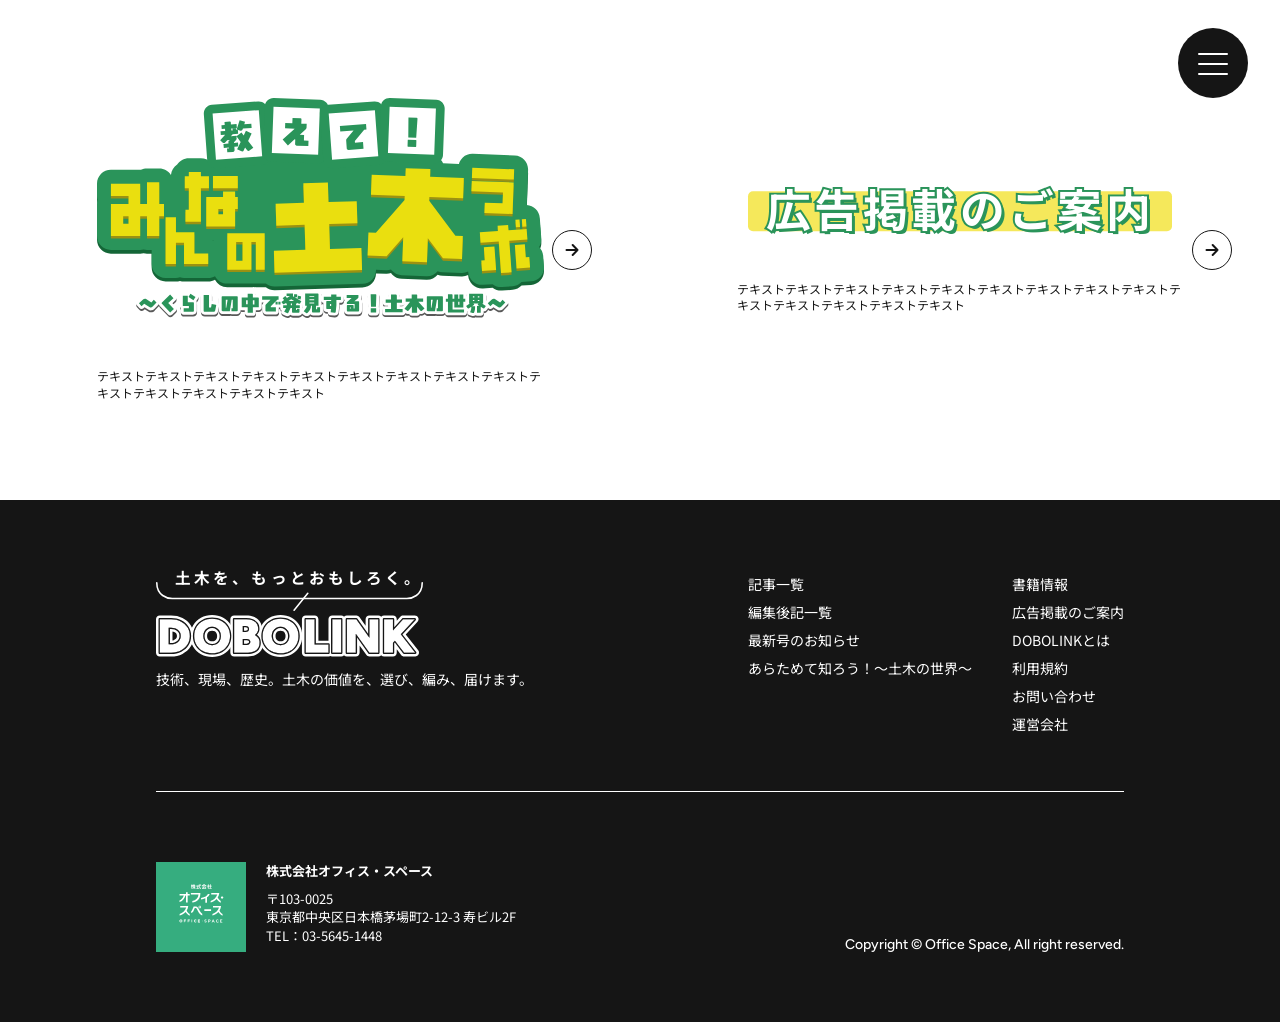
==== dobokulab/index.html @ ad4862c8 "調整" ====
<!doctype html>
<html lang="ja">
  <head>
    <meta charset="UTF-8" />
    <meta name="viewport" content="width=device-width, initial-scale=1" />
    <title>DOBOLINK | 土木を、もっとおもしろく。</title>
    <meta
      name="description"
      content="技術、現場、歴史。土木の価値を、選び、編み、届けます。"
    />
    <link rel="preconnect" href="https://fonts.googleapis.com" />
    <link rel="preconnect" href="https://fonts.gstatic.com" crossorigin />
    <link
      href="https://fonts.googleapis.com/css2?family=Figtree:wght@500;700&family=Noto+Sans+JP:wght@400;500;700&family=Zen+Maru+Gothic:wght@900&display=swap"
      rel="stylesheet"
    />
    <link rel="stylesheet" href="../css/style.css" />
    <noscript>
      <style>
        .reveal {
          opacity: 1 !important;
          transform: none !important;
        }
      </style>
    </noscript>
  </head>
  <body>
    <div data-include="../include/menu.html"></div>

    <div data-include="../include/footer.html"></div>

    <script src="../js/include.js"></script>
    <script src="../js/main.js"></script>
  </body>
</html>
---- css/style.css ----
:root {
  --black: #151515;
  --green: #2a945a;
  --blue: #3168a7;
  --yellow: #f5e85b;
  --gray: #d8d8d8;
  --shadow: 10px 10px 0 rgba(42, 148, 90, 0.73);
  --font: "Noto Sans JP", sans-serif;
  --en: "Figtree", sans-serif;
  --round: "Zen Maru Gothic", sans-serif;
  --side: 50px;
  --content: 1200px;
}

*,
*::before,
*::after {
  box-sizing: border-box;
}

html {
  scroll-behavior: smooth;
}

body {
  margin: 0;
  color: var(--black);
  background: #fff;
  font-family: var(--font);
  font-size: 16px;
  line-height: 1.6;
}

body.is-locked {
  overflow: hidden;
}

img {
  max-width: 100%;
  height: auto;
  display: block;
}

a {
  color: inherit;
  text-decoration: none;
}

button {
  font-family: inherit;
  cursor: pointer;
}

p {
  margin: 0;
}

.menu-btn {
  position: fixed;
  top: 28px;
  right: 32px;
  z-index: 40;
  width: 70px;
  height: 70px;
  border: 0;
  border-radius: 50%;
  background: var(--black);
  padding: 0;
  transition:
    background-color 0.3s ease,
    scale 0.3s ease;
}

.menu-btn:hover,
.menu-btn:focus-visible {
  background: var(--green);
  scale: 1.06;
}

.menu-btn span {
  position: absolute;
  left: 50%;
  top: 50%;
  width: 30px;
  height: 2px;
  margin-left: -15px;
  border-radius: 2px;
  background: #fff;
  transition:
    transform 0.3s ease,
    opacity 0.2s ease;
}

.menu-btn span:nth-child(1) {
  transform: translateY(-10px);
}

.menu-btn span:nth-child(3) {
  transform: translateY(10px);
}

.menu-btn.is-open span:nth-child(1) {
  transform: rotate(45deg);
}

.menu-btn.is-open span:nth-child(2) {
  opacity: 0;
}

.menu-btn.is-open span:nth-child(3) {
  transform: rotate(-45deg);
}

.hero {
  position: relative;
  display: flex;
  flex-direction: column;
  justify-content: center;
  width: 100%;
  height: 100vh;
  height: 100dvh;
  margin: 0;
  padding: clamp(72px, 12vh, 160px) clamp(40px, 4vw, 80px)
    clamp(36px, 5vh, 72px);
  overflow: hidden;
  gap: 80px;
}

.hero-brand {
  display: flex;
  flex-direction: column;
  align-items: flex-start;
  gap: 30px;
  max-width: 416px;
}

.tagline {
  position: relative;
  margin: 0;
  padding: 0 4px 14px 22px;
  font-weight: 700;
  font-size: 17.843px;
  letter-spacing: 0.2em;
  line-height: 1;
}

.tagline-text {
  position: relative;
  z-index: 1;
}

.tagline .em {
  color: var(--green);
}

.tagline-line {
  position: absolute;
  left: 0;
  top: 14px;
  width: 306px;
  height: auto;
  max-width: none;
}

.brand-logo {
  width: 416px;
  height: auto;
}

.brand-lead {
  font-size: 14px;
  line-height: 1;
}

.hero-visual {
  position: absolute;
  top: 0;
  right: 0;
  width: 50%;
  height: 100%;
  margin: 0;
  z-index: 1;
  translate: 0 var(--hero-shift, 0px);
}

.hero-visual img {
  position: absolute;
  top: 50px;
  right: 50px;
  width: calc(100% - 50px);
  height: calc(100% - 120px);
  max-width: none;
  margin: 0;
  object-fit: cover;
  border-radius: 30px;
  opacity: 0;
  transition: opacity 0.45s ease;
}

.hero-visual img.is-active {
  opacity: 1;
  z-index: 1;
}

.hero-visual.is-instant img {
  transition: none;
}

.pickup {
  position: relative;
  z-index: 2;
  margin-top: 0;
  width: min(800px, 60%);
}

.pickup-card {
  position: relative;
  margin-top: 16px;
  background: #fff;
  border: 1px solid var(--black);
  border-radius: 10px;
  box-shadow: var(--shadow);
  padding: 30px;
}

.pickup-window {
  overflow: hidden;
}

.pickup-track {
  display: flex;
  transition: transform 0.45s ease;
}

.pickup-track.is-instant {
  transition: none;
}

.pickup-slide {
  flex: 0 0 auto;
}

.pickup-label {
  background: var(--green);
  color: #fff;
  font-family: var(--en);
  font-weight: 700;
  font-size: 16px;
  line-height: 1.2;
  letter-spacing: 0.04em;
  padding: 5px 10px;
  width: fit-content;
}

.pickup-body {
  display: flex;
  flex-direction: column;
  gap: 20px;
}

.pickup-title {
  margin: 0;
  color: var(--green);
  font-size: 28px;
  font-weight: 700;
  line-height: 1.4;
}

.pickup-text {
  font-size: 16px;
  line-height: 1.6;
}

.pickup-date {
  align-self: flex-end;
  font-family: var(--en);
  font-weight: 500;
  font-size: 14px;
  line-height: 1;
}

.pickup-nav {
  display: flex;
  flex-wrap: wrap;
  gap: 10px;
  align-items: center;
  justify-content: space-between;
  width: min(100%, 42vw);
  margin-top: 30px;
}

.pickup-dots {
  display: flex;
  align-items: center;
  gap: 15px;
}

.pickup-dots button {
  position: relative;
  width: 13px;
  height: 13px;
  padding: 0;
  border: 0;
  border-radius: 11px;
  background: var(--black);
  overflow: hidden;
  transition: width 0.3s ease;
}

.pickup-dots button:hover,
.pickup-dots button:focus-visible {
  background: var(--green);
}

.pickup-dots button[aria-selected="true"] {
  width: 90px;
  background: var(--gray);
}

.pickup-meter {
  display: none;
  position: absolute;
  inset: 0 auto 0 0;
  width: 100%;
  background: var(--green);
  transform: scaleX(0);
  transform-origin: left center;
}

.pickup-dots button[aria-selected="true"] .pickup-meter {
  display: block;
}

.pickup-count {
  font-family: var(--en);
  font-weight: 500;
  font-size: 14px;
  line-height: 1;
  flex-shrink: 0;
}

.hero-banner {
  position: fixed;
  right: 27px;
  bottom: 21px;
  width: min(530px, 36%);
  z-index: 15;
}

.hero-banner img {
  width: 100%;
  height: auto;
}

.about {
  position: relative;
}

.about::before {
  content: url(../images/triangle_green.svg);
  position: absolute;
  z-index: 0;
  max-width: none;
  height: auto;
  pointer-events: none;
  user-select: none;
  left: 0;
  top: -7vw;
  width: min(1200px, 60%);
  opacity: 0;
  translate: 0 var(--about-shift, 0px);
  transition: opacity 1.1s ease;
  object-fit: cover;
  object-position: center;
  z-index: -1;
}

.about::after {
  content: url(../images/triangle_blue.svg);
  position: absolute;
  z-index: 0;
  max-width: none;
  height: auto;
  pointer-events: none;
  user-select: none;
  right: 0;
  top: 20vw;
  width: min(1200px, 60%);
  opacity: 0;
  translate: 0 calc(var(--about-shift, 0px) * -0.65);
  transition: opacity 1.1s ease;
  object-fit: cover;
  object-position: center;
  z-index: -1;
}

.about__inner {
  position: relative;
  max-width: 1512px;
  margin: 0 auto;
  padding: 70px var(--side) 140px;
  overflow-x: clip;
}

.about .section-label,
.about-en {
  position: relative;
  z-index: 2;
}

.section-label {
  display: flex;
  align-items: center;
  justify-content: center;
  gap: 10px;
}

.section-label p {
  margin: 0;
  font-family: var(--en);
  font-weight: 700;
  font-size: 16px;
  line-height: 1;
}

.section-label img {
  width: 13px;
  height: 21px;
}

.about-en {
  margin: 10px 0 0;
  text-align: center;
  font-family: var(--en);
  font-weight: 700;
  font-size: 48px;
  line-height: 1;
}

.about-layout {
  position: relative;
  margin-top: 18px;
}

.about-copy {
  position: relative;
  z-index: 2;
  width: min(710px, 58%);
  display: flex;
  flex-direction: column;
  align-items: flex-start;
  gap: 50px;
}

.about-title {
  margin: 0;
  color: var(--green);
  font-family: var(--round);
  font-weight: 900;
  font-size: 64px;
  line-height: 1.8;
}

.about-title span {
  display: block;
}

.about-title-em {
  position: relative;
}

.about-dots {
  position: absolute;
  left: 33%;
  top: 0.15em;
  font-family: var(--font);
  font-weight: 400;
  letter-spacing: 0.12em;
  pointer-events: none;
}

.about-box {
  width: 100%;
  border: 1px solid #000;
  border-radius: 20px;
  padding: 50px;
  display: flex;
  flex-direction: column;
  gap: 1.6em;
  font-weight: 500;
  font-size: 16px;
  line-height: 1.6;
  letter-spacing: 0.1em;
  background: #fff;
}

.btn-pill {
  display: inline-flex;
  align-items: center;
  justify-content: space-between;
  gap: 17px;
  min-width: 200px;
  padding: 20px 30px;
  border-radius: 41px;
  background: var(--black);
  color: #fff;
  font-size: 16px;
  line-height: 1;
}

.btn-pill img {
  width: 14px;
  height: 16px;
  transform: rotate(90deg);
  transition: transform 0.3s ease;
}

.btn-pill.is-light {
  background: #fff;
  color: var(--black);
}

.about-illust {
  position: absolute;
  z-index: 1;
  top: -18px;
  left: 32.58%;
  width: 68.48%;
  max-width: none;
  pointer-events: none;
  user-select: none;
}

.articles {
  max-width: 1200px;
  width: 92%;
  margin: 0 auto;
  padding: 40px 0px 140px;
}

.articles-layout {
  display: grid;
  grid-template-columns: 200px minmax(0, 1fr);
  gap: 80px 120px;
  align-items: start;
}

.articles-intro {
  position: sticky;
  top: 40px;
  display: flex;
  flex-direction: column;
  align-items: flex-start;
  gap: 20px;
}

.articles-title-wrap {
  display: flex;
  flex-direction: column;
  gap: 10px;
}

.eyebrow,
.display {
  margin: 0;
  font-family: var(--en);
  font-weight: 700;
  line-height: 1;
}

.eyebrow {
  font-size: 16px;
}

.display {
  font-size: 48px;
}

.articles-intro .btn-pill {
  margin-top: 40px;
  width: 100%;
}

.article-list {
  display: flex;
  flex-direction: column;
  gap: 90px;
}

.article {
  --article-title-span: 131.6%;
  --article-side-span: 71.7%;
  display: grid;
  grid-template-columns: minmax(0, 1fr) minmax(200px, 1.165fr);
  gap: 0;
  align-items: stretch;
}

.article.is-flip {
  grid-template-columns: minmax(200px, 1.165fr) minmax(0, 1fr);
}

.article-copy {
  display: block;
  min-width: 0;
  width: var(--article-title-span);
  position: relative;
  z-index: 1;
}

.article.is-flip .article-copy {
  justify-self: end;
  text-align: right;
}

.article.is-flip .article-meta,
.article.is-flip .article-foot {
  margin-left: auto;
  text-align: left;
}

.article.is-flip .article-meta {
  width: fit-content;
  max-width: 100%;
}

.article-meta {
  display: flex;
  align-items: center;
  gap: 20px;
  margin-bottom: 15px;
}

.category {
  display: inline-flex;
  align-items: center;
  justify-content: center;
  min-width: 97px;
  padding: 8px 15px;
  border: 1px solid var(--black);
  border-radius: 16px;
  font-size: 13px;
  font-weight: 700;
  line-height: 1;
}

.article-meta time {
  font-family: var(--en);
  font-size: 14px;
  line-height: 1;
}

.article-titles {
  display: inline;
  margin: 0;
  position: relative;
  z-index: 1;
  padding: 10px 20px;
  background: var(--black);
  color: #fff;
  font-size: 26px;
  font-weight: 700;
  line-height: calc(1.42em + 30px);
  letter-spacing: 0.1em;
  -webkit-box-decoration-break: clone;
  box-decoration-break: clone;
}

.article-foot {
  display: flex;
  flex-direction: column;
  align-items: flex-end;
  gap: 30px;
  width: var(--article-side-span);
  margin-top: 25px;
}

.article-foot p {
  width: 100%;
  font-size: 16px;
  line-height: 1.4;
  letter-spacing: 0.1em;
}

.text-link {
  display: inline-flex;
  align-items: center;
  gap: 20px;
  font-size: 14px;
  line-height: 1.6;
  transition: color 0.3s ease;
}

.text-link img {
  width: 40px;
  height: 40px;
  transition: translate 0.3s ease;
}

.article-photo {
  grid-row: 1;
  width: 100%;
  aspect-ratio: 464 / 298;
  object-fit: cover;
  border-radius: 10px 10px 50px 10px;
  position: relative;
  z-index: 0;
}

.article .article-photo {
  grid-column: 2;
}

.article.is-flip .article-photo {
  grid-column: 1;
}

.publications {
  background: var(--black);
  color: #fff;
  padding: 100px 156px 120px;
}

.publications-head {
  max-width: var(--content);
  margin: 0 auto 80px;
  display: flex;
  align-items: flex-end;
  justify-content: space-between;
  gap: 24px;
}

.publications-head .display {
  margin-top: 20px;
}

.featured {
  max-width: 760px;
  margin: 0 auto;
  display: flex;
  align-items: center;
  justify-content: center;
  gap: 30px;
}

.featured > img {
  width: min(301px, 34vw);
  height: auto;
  position: relative;
  z-index: 1;
  flex: none;
}

.featured-copy {
  display: block;
  padding-top: 20px;
  z-index: 2;
}

.featured-labels {
  display: inline;
  position: relative;
  left: -80px;
  margin: 0;
  padding: 10px 20px;
  background: #fff;
  color: #000;
  font-size: 36px;
  font-weight: 700;
  line-height: calc(1.42em + 30px);
  letter-spacing: 0.1em;
  -webkit-box-decoration-break: clone;
  box-decoration-break: clone;
}

.featured-lead {
  margin-top: 40px;
  font-size: 24px;
  line-height: 1.6;
  letter-spacing: 0.1em;
}

.featured-copy .text-link {
  display: flex;
  width: fit-content;
  margin-top: 40px;
  margin-left: auto;
  color: #fff;
}

.book-list {
  list-style: none;
  max-width: 912px;
  margin: 100px auto 0;
  padding: 0;
  display: grid;
  grid-template-columns: repeat(4, minmax(0, 1fr));
  gap: 40px;
}

.book-list img {
  width: 100%;
  aspect-ratio: 1825 / 2560;
  object-fit: cover;
}

.book-list p {
  margin-top: 20px;
  font-size: 14px;
  line-height: 1.6;
}

.promos {
  display: grid;
  grid-template-columns: 1fr 1fr;
}

.promo {
  position: relative;
  min-height: 500px;
  display: flex;
  align-items: center;
  justify-content: center;
  padding: 70px 90px;
  color: var(--black);
  background: #fff;
}

.promo-body {
  width: min(447px, 100%);
  display: flex;
  flex-direction: column;
  align-items: center;
  gap: 50px;
  text-align: center;
}

.lab-logo {
  width: min(447px, 100%);
  height: auto;
}

.promo-text {
  font-size: 12px;
  line-height: 1.4;
  text-align: left;
}

.ad-title {
  position: relative;
  z-index: 1;
  display: inline-block;
  color: #fff;
  font-size: clamp(28px, 3.5vw, 52px);
  font-weight: 700;
  line-height: 1;
  letter-spacing: 0.08em;
  white-space: nowrap;
  -webkit-text-stroke: 4px var(--green);
  paint-order: stroke fill;
  text-shadow: 3px 3px 0 var(--green);
}

.ad-title::before {
  content: "";
  position: absolute;
  z-index: -1;
  left: -18px;
  right: -18px;
  top: 50%;
  height: 40px;
  transform: translateY(-42%);
  background: var(--yellow);
  border-radius: 5px;
}

.promo-arrow {
  position: absolute;
  right: 48px;
  top: 50%;
  width: 40px;
  height: 40px;
  transform: translateY(-50%);
  transition: translate 0.3s ease;
}

.site-footer {
  background: var(--black);
  color: #fff;
  padding: 70px 156px;
}

.footer-top,
.footer-bottom {
  max-width: var(--content);
  margin: 0 auto;
}

.footer-top {
  display: flex;
  justify-content: space-between;
  align-items: flex-start;
  gap: 40px;
}

.footer-brand {
  display: flex;
  flex-direction: column;
  align-items: flex-start;
  gap: 15px;
}

.tagline.is-light {
  color: #fff;
  font-size: 15.6px;
  letter-spacing: 0.2em;
  padding-left: 19px;
}

.tagline.is-light .tagline-line {
  width: 267px;
  top: 12px;
}

.brand-logo.is-footer {
  width: 263px;
}

.footer-nav {
  display: flex;
  gap: 40px;
  font-size: 14px;
  line-height: 2;
}

.footer-nav ul {
  list-style: none;
  margin: 0;
  padding: 0;
}

.footer-nav a {
  display: inline-block;
  transition:
    color 0.3s ease,
    translate 0.3s ease;
}

.footer-bottom {
  display: flex;
  align-items: flex-end;
  justify-content: space-between;
  gap: 24px;
  margin-top: 53px;
  padding-top: 70px;
  border-top: 1px solid #fff;
}

.company {
  display: flex;
  align-items: flex-start;
  gap: 20px;
}

.company img {
  width: 90px;
  height: 90px;
  flex: none;
}

.company-name {
  font-size: 18px;
  font-weight: 700;
  line-height: 1.4;
  margin-bottom: 10px;
}

.company p {
  font-size: 13px;
  line-height: 1.4;
}

.copyright {
  font-family: var(--en);
  font-weight: 500;
  font-size: 14px;
  line-height: 1;
}

.nav-overlay {
  position: fixed;
  inset: 0;
  z-index: 20;
  background: rgba(0, 0, 0, 0.3);
  display: flex;
  justify-content: flex-end;
  padding: 19px 19px 19px 10vw;
  opacity: 0;
  visibility: hidden;
  transition:
    opacity 0.35s ease,
    visibility 0.35s ease;
}

.nav-overlay.is-open {
  opacity: 1;
  visibility: visible;
}

.nav-overlay[hidden] {
  display: none;
}

.nav-panel {
  position: relative;
  width: min(1338px, 100%);
  max-height: calc(100vh - 38px);
  overflow: auto;
  background: #fff;
  color: var(--black);
  border-radius: 20px;
  padding: 90px 80px 48px;
  display: flex;
  flex-wrap: wrap;
  align-items: center;
  justify-content: center;
  transform: translateX(40px);
  opacity: 0;
  transition:
    transform 0.4s ease,
    opacity 0.35s ease;
}

.nav-overlay.is-open .nav-panel {
  transform: none;
  opacity: 1;
  align-items: center;
}

.nav-panel__inner {
  display: grid;
  grid-template-columns: minmax(0, 1fr) minmax(280px, 460px);
  grid-template-areas:
    "links brand"
    "sub company";
  column-gap: 40px;
  row-gap: 48px;
  align-content: start;
}

.global-nav {
  grid-area: links;
  display: flex;
  flex-direction: column;
  align-items: flex-start;
  gap: 40px;
  padding-top: 20px;
}

.global-nav a {
  border-left: 10px solid var(--green);
  padding-left: 20px;
  font-size: 36px;
  font-weight: 700;
  line-height: 1;
  transition:
    transform 0.3s ease,
    color 0.3s ease;
  color: var(--black);
}

.global-nav a:hover {
  transform: translateX(10px);
  color: var(--green);
}

.nav-brand {
  grid-area: brand;
  display: flex;
  flex-direction: column;
  align-items: flex-start;
  gap: 30px;
}

.nav-aside {
  display: contents;
}

.nav-panel .company {
  grid-area: company;
  align-self: end;
}

.nav-sub {
  grid-area: sub;
  list-style: none;
  display: flex;
  flex-wrap: wrap;
  gap: 16px 40px;
  margin: 0;
  padding: 0;
  align-self: end;
}

.nav-sub a {
  display: inline-flex;
  align-items: center;
  gap: 5px;
  font-size: 16px;
  line-height: 1;
  transition: color 0.3s ease;
}

.nav-sub img {
  width: 10px;
  height: 10px;
}

@media (min-width: 2000px) {
  .about::after {
    top: 400px;
  }
}

@media (max-width: 1200px) {
  .hero {
    height: auto;
    padding: clamp(72px, 12vh, 160px) clamp(40px, 4vw, 80px)
      clamp(72px, 12vh, 160px);
  }
  .about-copy {
    gap: 30px;
  }
  .about-title {
    font-size: 48px;
  }
  .about-box {
    padding: 30px;
  }
  .articles,
  .publications,
  .site-footer {
    padding-left: 40px;
    padding-right: 40px;
  }

  .articles-layout {
    grid-template-columns: 1fr;
    gap: 40px;
  }

  .articles-intro {
    position: static;
    flex-direction: row;
    flex-wrap: wrap;
    align-items: flex-end;
    justify-content: space-between;
  }

  .articles-intro .btn-pill {
    margin-top: 0;
    width: auto;
  }

  .featured-labels {
    font-size: 28px;
  }

  .featured-lead {
    padding-left: 24px;
    font-size: 20px;
  }

  .book-list {
    grid-template-columns: repeat(2, minmax(0, 220px));
    justify-content: center;
  }

  .ad-title {
    font-size: 40px;
  }

  .global-nav a {
    font-size: 28px;
  }
}

@media (max-width: 980px) {
  .hero {
    height: auto;
    min-height: 0;
    padding: 120px var(--side) 80px;
    justify-content: flex-start;
    overflow: visible;
    gap: 0px;
  }

  .hero-visual {
    position: relative;
    width: 100%;
    height: auto;
    margin-top: 40px;
    order: 2;
    aspect-ratio: 16 / 10;
    max-height: 520px;
  }

  .hero-visual img {
    inset: 0;
    top: 0;
    right: 0;
    width: 100%;
    height: 100%;
    max-height: none;
    border-radius: 30px;
    margin: 0;
  }

  .pickup {
    order: 3;
    width: min(800px, 100%);
    margin-top: 28px;
  }
  .pickup-nav {
    width: 100%;
  }
  .hero-banner {
    position: fixed;
    right: auto;
    left: 50%;
    bottom: 16px;
    width: min(530px, calc(100% - 32px));
    margin: 0;
    translate: -50% 0;
  }

  .about::after {
    top: auto;
    bottom: -7vw;
  }
  .about-title span {
    display: inline-block;
  }
  .about-copy {
    width: 100%;
  }

  .about-illust {
    position: relative;
    top: auto;
    left: auto;
    width: min(640px, 100%);
    max-width: 100%;
    margin: 10px 0 0 auto;
  }

  .article,
  .article.is-flip {
    grid-template-columns: 1fr;
    gap: 20px;
  }

  .article-copy,
  .article.is-flip .article-copy,
  .article-foot,
  .article.is-flip .article-foot {
    width: auto;
    margin-left: 0;
    margin-top: 0;
    text-align: left;
  }

  .article.is-flip .article-titles {
    padding-right: 20px;
    box-shadow: none;
  }
  .article.is-flip .article-meta {
    width: 100%;
  }
  .article-foot,
  .article.is-flip .article-foot {
    margin-top: 15px;
  }

  .article .article-photo,
  .article.is-flip .article-photo {
    grid-column: auto;
    grid-row: auto;
  }

  .article.is-flip .article-photo {
    order: -1;
  }

  .promos {
    grid-template-columns: 1fr;
  }

  .promo {
    min-height: 360px;
  }

  .footer-top,
  .footer-bottom {
    flex-direction: column;
    align-items: flex-start;
  }

  .nav-overlay {
    padding: 12px;
  }
  .nav-panel {
    padding: 96px 28px 36px;
  }
  .nav-panel__inner {
    grid-template-columns: 1fr;
    grid-template-areas:
      "links"
      "brand"
      "company"
      "sub";
  }
}

@media (max-width: 767px) {
  .menu-btn {
    top: 15px;
    right: 15px;
  }

  .hero {
    padding: 98px 15px 36px;
  }

  .hero-brand {
    align-items: center;
    text-align: center;
    margin: 0 auto;
    gap: 10px;
    max-width: 251px;
  }

  .tagline {
    font-size: 11px;
    letter-spacing: 0.16em;
    padding: 0 0 10px 8px;
  }

  .tagline-line {
    width: 185px;
    top: 8px;
  }

  .hero-brand .brand-logo,
  .nav-brand .brand-logo {
    width: min(251px, 100%);
  }

  .brand-logo.is-footer {
    width: 220px;
  }

  .brand-lead {
    font-size: 13px;
    line-height: 1.7;
  }

  .hero-visual {
    margin-top: 24px;
    aspect-ratio: 372 / 237;
    max-height: none;
  }

  .hero-visual img {
    border-radius: 16px;
  }

  .pickup {
    margin: -80px auto 0;
    width: calc(100% - 40px);
  }

  .pickup-card {
    padding: 16px 11px 14px;
  }

  .pickup-title {
    font-size: 18px;
  }

  .pickup-text {
    font-size: 14px;
  }

  .pickup-nav {
    width: 100%;
    margin-top: 20px;
  }

  .hero-banner {
    width: min(530px, calc(100% - 24px));
    margin: 0;
  }

  .about {
    padding: 48px 15px 60px;
  }
  .about::before,
  .about::after {
    width: 80%;
  }
  .about__inner {
    padding: 70px 0px;
  }
  .about-copy {
    width: 100%;
    gap: 28px;
  }

  .about-title {
    font-size: 40px;
    line-height: 1.8;
  }

  .about-box {
    padding: 31px 21px;
    letter-spacing: 0.04em;
    border-radius: 16px;
  }

  .btn-pill {
    min-width: 160px;
    padding: 15px 20px;
    font-size: 14px;
  }

  .about-copy .btn-pill {
    align-self: center;
  }

  .about-illust {
    width: min(360px, 92%);
    margin-top: 8px;
  }

  .articles {
    padding: 20px 15px 70px;
  }

  .articles-intro .display {
    font-size: 40px;
  }

  .eyebrow {
    font-size: 14px;
  }

  .article-list {
    gap: 40px;
  }

  .article-titles {
    font-size: 20px;
    letter-spacing: 0.04em;
    padding: 5px 16px;
    line-height: calc(1.42em + 20px);
  }

  .article.is-flip .article-titles {
    padding-right: 16px;
    box-shadow: none;
  }

  .article-photo {
    border-radius: 16px;
    aspect-ratio: 372 / 239;
  }

  .publications {
    padding: 70px 15px 80px;
  }

  .publications-head {
    margin-bottom: 40px;
    flex-wrap: wrap;
  }

  .publications-head .display {
    font-size: 40px;
  }

  .featured {
    flex-direction: column;
    align-items: center;
  }

  .featured > img {
    width: min(250px, 70%);
    margin: 0;
  }

  .featured-copy {
    width: 100%;
    text-align: center;
    padding-top: 0;
  }

  .featured-labels {
    font-size: 20px;
    padding: 5px 16px;
    left: 0;
    line-height: calc(1.42em + 20px);
  }

  .featured-lead,
  .featured-copy .text-link {
    margin-top: 10px;
  }

  .featured-lead {
    padding-left: 0;
    text-align: center;
    font-size: 18px;
  }

  .book-list {
    grid-template-columns: repeat(2, minmax(0, 1fr));
    gap: 24px 20px;
    margin-top: 48px;
  }

  .promo {
    min-height: 320px;
    padding: 48px 24px 40px;
  }

  .promo-arrow {
    display: none;
  }

  .promo-body {
    gap: 28px;
  }

  .ad-title {
    font-size: 26px;
    -webkit-text-stroke-width: 3px;
  }

  .ad-title::before {
    height: 28px;
  }

  .promo-text {
    text-align: center;
  }

  .site-footer {
    padding: 48px 20px 36px;
  }

  .footer-nav {
    flex-direction: column;
    gap: 0;
  }

  .footer-nav a {
    display: inline-block;
    padding: 10px 0;
    line-height: 1.4;
  }

  .footer-bottom {
    margin-top: 28px;
    padding-top: 28px;
  }

  .copyright {
    align-self: flex-start;
  }

  .global-nav {
    gap: 28px;
  }

  .global-nav a {
    font-size: 22px;
    border-left-width: 8px;
  }

  .nav-brand .brand-logo {
    width: min(280px, 100%);
  }
}

@media (max-width: 480px) {
  .pickup-title {
    font-size: 16px;
  }

  .about-title {
    font-size: 28px;
  }

  .display {
    font-size: 36px;
  }
}

.about.is-in::before,
.about.is-in::after {
  opacity: 1;
}

.reveal {
  --reveal-x: 0px;
  --reveal-y: 36px;
  --reveal-scale: 1;
  opacity: 0;
  transform: translate3d(var(--reveal-x), var(--reveal-y), 0)
    scale(var(--reveal-scale));
  transition:
    opacity 0.9s cubic-bezier(0.22, 1, 0.36, 1),
    transform 0.9s cubic-bezier(0.22, 1, 0.36, 1);
  transition-delay: var(--reveal-delay, 0s);
}

.reveal-left {
  --reveal-x: -40px;
  --reveal-y: 0px;
}

.reveal-right {
  --reveal-x: 40px;
  --reveal-y: 0px;
}

.reveal-scale {
  --reveal-y: 0px;
  --reveal-scale: 1.05;
  transform-origin: 68% 42%;
}

.reveal.is-in {
  opacity: 1;
  transform: none;
}

.hero-brand .tagline {
  --reveal-delay: 0.08s;
}

.hero-brand .brand-logo {
  --reveal-delay: 0.2s;
}

.hero-brand .brand-lead {
  --reveal-delay: 0.32s;
}

.hero-visual.reveal {
  --reveal-delay: 0.12s;
}

.pickup.reveal {
  --reveal-delay: 0.42s;
}

.hero-banner.reveal {
  --reveal-delay: 0.58s;
  transition-property: opacity, visibility, transform;
  transition-duration: 0.45s, 0.45s, 0.9s;
  transition-timing-function: ease, ease, cubic-bezier(0.22, 1, 0.36, 1);
  transition-delay:
    var(--reveal-delay), var(--reveal-delay), var(--reveal-delay);
}

.about-en {
  --reveal-delay: 0.08s;
}

.about-title {
  --reveal-delay: 0.14s;
}

.about-box {
  --reveal-delay: 0.24s;
}

.about-copy .btn-pill {
  --reveal-delay: 0.34s;
}

.articles-intro .btn-pill {
  --reveal-delay: 0.12s;
}

.article-copy.reveal {
  --reveal-delay: 0.12s;
}

.book-list > li:nth-child(2) {
  --reveal-delay: 0.1s;
}

.book-list > li:nth-child(3) {
  --reveal-delay: 0.2s;
}

.book-list > li:nth-child(4) {
  --reveal-delay: 0.3s;
}

.promos .promo:nth-child(2) {
  --reveal-delay: 0.14s;
}

.footer-nav {
  --reveal-delay: 0.12s;
}

.footer-bottom {
  --reveal-delay: 0.16s;
}

a.btn-pill {
  transition-property: opacity, transform, background-color, color, translate;
  transition-duration: 0.9s, 0.9s, 0.3s, 0.3s, 0.3s;
  transition-timing-function:
    cubic-bezier(0.22, 1, 0.36, 1), cubic-bezier(0.22, 1, 0.36, 1), ease, ease,
    ease;
  transition-delay:
    var(--reveal-delay, 0s), var(--reveal-delay, 0s), 0s, 0s, 0s;
}

a.btn-pill:hover,
a.btn-pill:focus-visible {
  background: var(--green);
  translate: 0 -4px;
}

a.btn-pill:active {
  translate: 0 -1px;
}

a.btn-pill:hover img,
a.btn-pill:focus-visible img {
  transform: translateX(5px) rotate(90deg);
}

a.btn-pill.is-light:hover,
a.btn-pill.is-light:focus-visible {
  background: var(--yellow);
  color: var(--black);
}

.text-link:hover,
.text-link:focus-visible {
  color: var(--green);
}

.text-link:hover img,
.text-link:focus-visible img {
  translate: 6px 0;
}

.text-link.is-light:hover,
.text-link.is-light:focus-visible {
  color: var(--yellow);
}

.promo.reveal {
  transition-property: opacity, transform, background-color;
  transition-duration: 0.9s, 0.9s, 0.3s;
  transition-timing-function:
    cubic-bezier(0.22, 1, 0.36, 1), cubic-bezier(0.22, 1, 0.36, 1), ease;
  transition-delay: var(--reveal-delay, 0s), var(--reveal-delay, 0s), 0s;
}

.promo:hover,
.promo:focus-visible {
  background: #f3f8f5;
}

.promo:hover .promo-arrow,
.promo:focus-visible .promo-arrow {
  translate: 8px 0;
}

.footer-nav a:hover,
.footer-nav a:focus-visible {
  color: var(--yellow);
  translate: 6px 0;
}

.nav-sub a:hover,
.nav-sub a:focus-visible {
  color: var(--green);
}

.hero-banner.is-hidden {
  opacity: 0;
  visibility: hidden;
  pointer-events: none;
  transition-delay: 0s;
}

.hero-banner.is-ready {
  transition-delay: 0s;
}

@media (max-width: 767px) {
  .reveal {
    --reveal-y: 24px;
  }

  .reveal-left {
    --reveal-x: -24px;
  }

  .reveal-right {
    --reveal-x: 24px;
  }
}

@media (prefers-reduced-motion: reduce) {
  .menu-btn,
  .menu-btn span,
  .nav-overlay,
  .nav-panel,
  .pickup-track,
  .pickup-dots button,
  .reveal,
  .hero-banner.reveal,
  a.btn-pill,
  .btn-pill img,
  .text-link,
  .text-link img,
  .promo.reveal,
  .promo-arrow,
  .footer-nav a,
  .nav-sub a,
  .about::before,
  .about::after {
    transition: none;
    animation: none;
  }

  .menu-btn:hover,
  .menu-btn:focus-visible,
  a.btn-pill:hover,
  a.btn-pill:focus-visible,
  a.btn-pill:active,
  .text-link:hover img,
  .text-link:focus-visible img,
  .promo:hover .promo-arrow,
  .promo:focus-visible .promo-arrow,
  .footer-nav a:hover,
  .footer-nav a:focus-visible {
    translate: none;
    scale: none;
  }

  a.btn-pill:hover img,
  a.btn-pill:focus-visible img {
    transform: rotate(90deg);
  }

  .reveal,
  .about::before,
  .about::after {
    opacity: 1;
    transform: none;
  }
}

@media (scripting: none) {
  .reveal,
  .about::before,
  .about::after {
    opacity: 1;
    transform: none;
  }
}
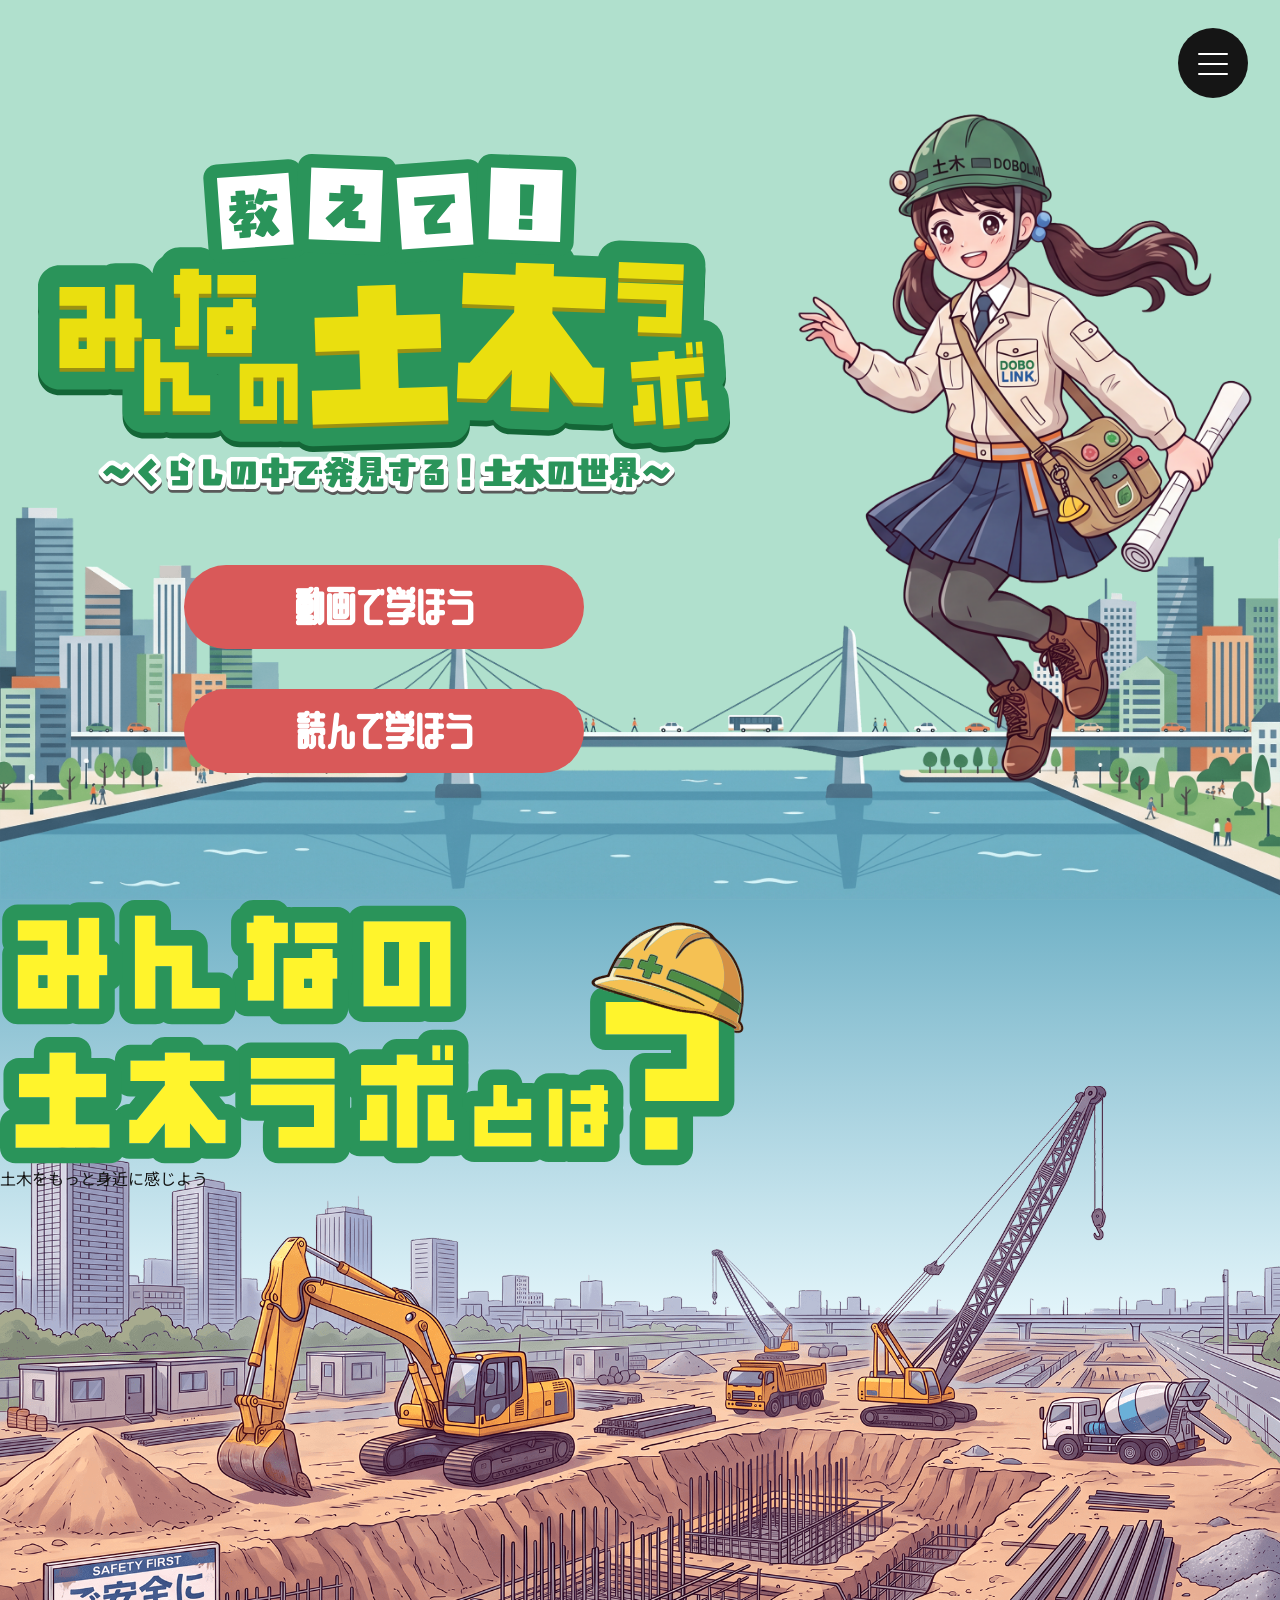
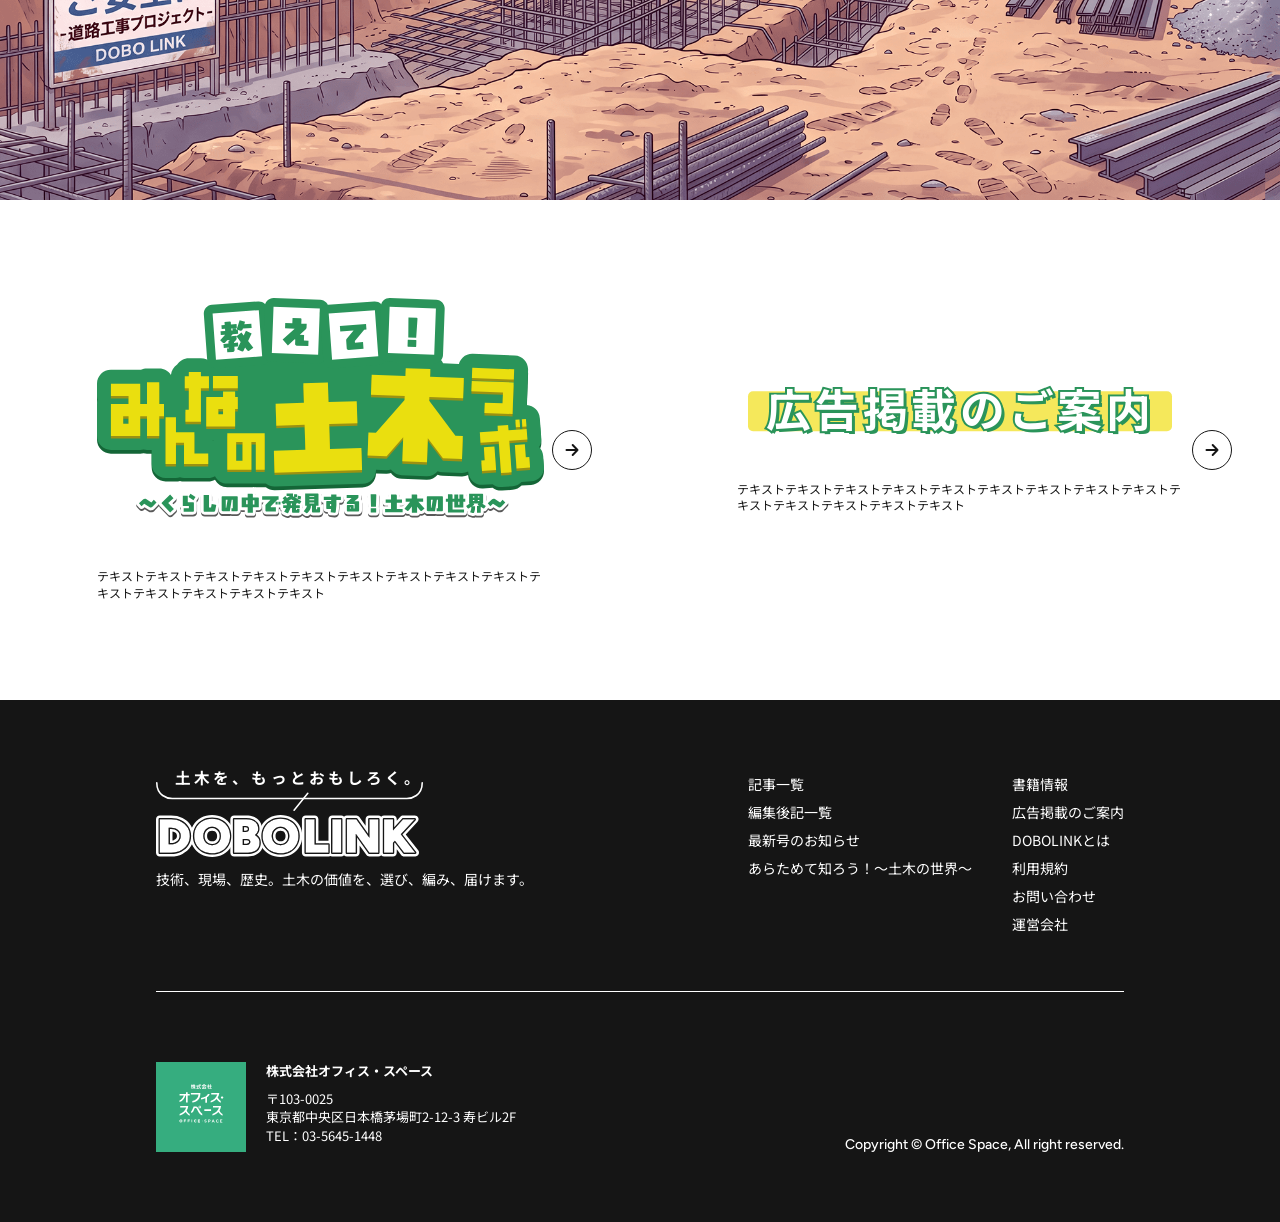
==== commit 976f6297: "土木ラボ" ====
--- a/dobokulab/index.html
+++ b/dobokulab/index.html
@@ -11,22 +11,52 @@
     <link rel="preconnect" href="https://fonts.googleapis.com" />
     <link rel="preconnect" href="https://fonts.gstatic.com" crossorigin />
     <link
-      href="https://fonts.googleapis.com/css2?family=Figtree:wght@500;700&family=Noto+Sans+JP:wght@400;500;700&family=Zen+Maru+Gothic:wght@900&display=swap"
+      href="https://fonts.googleapis.com/css2?family=Figtree:wght@500;700&family=Noto+Sans+JP:wght@400;500;700&family=Zen+Maru+Gothic:wght@900&family=WDXL+Lubrifont+JP+N&display=swap"
       rel="stylesheet"
     />
     <link rel="stylesheet" href="../css/style.css" />
-    <noscript>
-      <style>
-        .reveal {
-          opacity: 1 !important;
-          transform: none !important;
-        }
-      </style>
-    </noscript>
   </head>
   <body>
     <div data-include="../include/menu.html"></div>
 
+    <section class="dobokulab-main">
+      <img
+        src="../images/dobokurin_main.png"
+        alt=""
+        width="530"
+        height="auto"
+        class="dobokulab-main__image"
+      />
+      <h1 class="dobokulab-main__title">
+        <img
+          src="../images/logo_dobokulab.svg"
+          alt="教えて！みんなの土木ラボ～くらしの中で発見する！土木の世界～"
+          width="785"
+          height="auto"
+          class="dobokulab-main__title-image"
+        />
+      </h1>
+
+      <ul class="dobokulab-main__list">
+        <li class="dobokulab-main__list-item">
+          <a href="" class="dobokulab-main__list-link">動画で学ぼう</a>
+        </li>
+        <li class="dobokulab-main__list-item">
+          <a href="" class="dobokulab-main__list-link">読んで学ぼう</a>
+        </li>
+      </ul>
+    </section>
+    <section class="dobokulab-top-about">
+      <h2 class="dobokulab-top-about__title">
+        <img
+          src="../images/about_dobokulab.svg"
+          alt="みんなの土木ラボとは？"
+          width="745"
+          height="auto"
+        />
+      </h2>
+      <p class="dobokulab-top-about__disc">土木をもっと身近に感じよう</p>
+    </section>
     <div data-include="../include/footer.html"></div>
 
     <script src="../js/include.js"></script>
--- a/css/style.css
+++ b/css/style.css
@@ -4,10 +4,13 @@
   --blue: #3168a7;
   --yellow: #f5e85b;
   --gray: #d8d8d8;
+  --softred: #d95959;
+  --deepred: #952727;
   --shadow: 10px 10px 0 rgba(42, 148, 90, 0.73);
   --font: "Noto Sans JP", sans-serif;
   --en: "Figtree", sans-serif;
   --round: "Zen Maru Gothic", sans-serif;
+  --lubrifont: "WDXL Lubrifont JP N", sans-serif;
   --side: 50px;
   --content: 1200px;
 }
@@ -16,6 +19,14 @@
 *::before,
 *::after {
   box-sizing: border-box;
+  list-style: none;
+  margin: 0;
+  padding: 0;
+  border: 0;
+  font-size: 100%;
+  font: inherit;
+  vertical-align: baseline;
+  background: transparent;
 }
 
 html {
@@ -31,7 +42,7 @@
   line-height: 1.6;
 }
 
-body.is-locked {
+body.u-scroll-lock {
   overflow: hidden;
 }
 
@@ -77,7 +88,7 @@
   scale: 1.06;
 }
 
-.menu-btn span {
+.menu-btn__line {
   position: absolute;
   left: 50%;
   top: 50%;
@@ -91,23 +102,23 @@
     opacity 0.2s ease;
 }
 
-.menu-btn span:nth-child(1) {
+.menu-btn__line:nth-child(1) {
   transform: translateY(-10px);
 }
 
-.menu-btn span:nth-child(3) {
+.menu-btn__line:nth-child(3) {
   transform: translateY(10px);
 }
 
-.menu-btn.is-open span:nth-child(1) {
+.menu-btn--open .menu-btn__line:nth-child(1) {
   transform: rotate(45deg);
 }
 
-.menu-btn.is-open span:nth-child(2) {
+.menu-btn--open .menu-btn__line:nth-child(2) {
   opacity: 0;
 }
 
-.menu-btn.is-open span:nth-child(3) {
+.menu-btn--open .menu-btn__line:nth-child(3) {
   transform: rotate(-45deg);
 }
 
@@ -126,7 +137,7 @@
   gap: 80px;
 }
 
-.hero-brand {
+.hero__brand {
   display: flex;
   flex-direction: column;
   align-items: flex-start;
@@ -144,16 +155,16 @@
   line-height: 1;
 }
 
-.tagline-text {
+.tagline__text {
   position: relative;
   z-index: 1;
 }
 
-.tagline .em {
+.tagline__em {
   color: var(--green);
 }
 
-.tagline-line {
+.tagline__line {
   position: absolute;
   left: 0;
   top: 14px;
@@ -172,7 +183,7 @@
   line-height: 1;
 }
 
-.hero-visual {
+.hero__visual {
   position: absolute;
   top: 0;
   right: 0;
@@ -183,7 +194,7 @@
   translate: 0 var(--hero-shift, 0px);
 }
 
-.hero-visual img {
+.hero__image {
   position: absolute;
   top: 50px;
   right: 50px;
@@ -197,12 +208,12 @@
   transition: opacity 0.45s ease;
 }
 
-.hero-visual img.is-active {
+.hero__image--active {
   opacity: 1;
   z-index: 1;
 }
 
-.hero-visual.is-instant img {
+.hero__visual--instant .hero__image {
   transition: none;
 }
 
@@ -213,7 +224,7 @@
   width: min(800px, 60%);
 }
 
-.pickup-card {
+.pickup__card {
   position: relative;
   margin-top: 16px;
   background: #fff;
@@ -223,24 +234,24 @@
   padding: 30px;
 }
 
-.pickup-window {
+.pickup__window {
   overflow: hidden;
 }
 
-.pickup-track {
+.pickup__track {
   display: flex;
   transition: transform 0.45s ease;
 }
 
-.pickup-track.is-instant {
+.pickup__track--instant {
   transition: none;
 }
 
-.pickup-slide {
+.pickup__slide {
   flex: 0 0 auto;
 }
 
-.pickup-label {
+.pickup__label {
   background: var(--green);
   color: #fff;
   font-family: var(--en);
@@ -252,13 +263,13 @@
   width: fit-content;
 }
 
-.pickup-body {
+.pickup__body {
   display: flex;
   flex-direction: column;
   gap: 20px;
 }
 
-.pickup-title {
+.pickup__title {
   margin: 0;
   color: var(--green);
   font-size: 28px;
@@ -266,12 +277,12 @@
   line-height: 1.4;
 }
 
-.pickup-text {
+.pickup__text {
   font-size: 16px;
   line-height: 1.6;
 }
 
-.pickup-date {
+.pickup__date {
   align-self: flex-end;
   font-family: var(--en);
   font-weight: 500;
@@ -279,7 +290,7 @@
   line-height: 1;
 }
 
-.pickup-nav {
+.pickup__nav {
   display: flex;
   flex-wrap: wrap;
   gap: 10px;
@@ -289,13 +300,13 @@
   margin-top: 30px;
 }
 
-.pickup-dots {
+.pickup__dots {
   display: flex;
   align-items: center;
   gap: 15px;
 }
 
-.pickup-dots button {
+.pickup__dot {
   position: relative;
   width: 13px;
   height: 13px;
@@ -307,17 +318,17 @@
   transition: width 0.3s ease;
 }
 
-.pickup-dots button:hover,
-.pickup-dots button:focus-visible {
+.pickup__dot:hover,
+.pickup__dot:focus-visible {
   background: var(--green);
 }
 
-.pickup-dots button[aria-selected="true"] {
+.pickup__dot[aria-selected="true"] {
   width: 90px;
   background: var(--gray);
 }
 
-.pickup-meter {
+.pickup__meter {
   display: none;
   position: absolute;
   inset: 0 auto 0 0;
@@ -327,11 +338,11 @@
   transform-origin: left center;
 }
 
-.pickup-dots button[aria-selected="true"] .pickup-meter {
+.pickup__dot[aria-selected="true"] .pickup__meter {
   display: block;
 }
 
-.pickup-count {
+.pickup__count {
   font-family: var(--en);
   font-weight: 500;
   font-size: 14px;
@@ -339,7 +350,7 @@
   flex-shrink: 0;
 }
 
-.hero-banner {
+.hero__banner {
   position: fixed;
   right: 27px;
   bottom: 21px;
@@ -347,7 +358,7 @@
   z-index: 15;
 }
 
-.hero-banner img {
+.hero__banner-image {
   width: 100%;
   height: auto;
 }
@@ -402,20 +413,20 @@
   overflow-x: clip;
 }
 
-.about .section-label,
-.about-en {
+.about__label,
+.about__en {
   position: relative;
   z-index: 2;
 }
 
-.section-label {
+.about__label {
   display: flex;
   align-items: center;
   justify-content: center;
   gap: 10px;
 }
 
-.section-label p {
+.about__label-text {
   margin: 0;
   font-family: var(--en);
   font-weight: 700;
@@ -423,12 +434,12 @@
   line-height: 1;
 }
 
-.section-label img {
+.about__mark {
   width: 13px;
   height: 21px;
 }
 
-.about-en {
+.about__en {
   margin: 10px 0 0;
   text-align: center;
   font-family: var(--en);
@@ -437,12 +448,12 @@
   line-height: 1;
 }
 
-.about-layout {
+.about__layout {
   position: relative;
   margin-top: 18px;
 }
 
-.about-copy {
+.about__copy {
   position: relative;
   z-index: 2;
   width: min(710px, 58%);
@@ -452,7 +463,7 @@
   gap: 50px;
 }
 
-.about-title {
+.about__title {
   margin: 0;
   color: var(--green);
   font-family: var(--round);
@@ -461,15 +472,15 @@
   line-height: 1.8;
 }
 
-.about-title span {
+.about__line {
   display: block;
 }
 
-.about-title-em {
+.about__line--accent {
   position: relative;
 }
 
-.about-dots {
+.about__dots {
   position: absolute;
   left: 33%;
   top: 0.15em;
@@ -479,7 +490,7 @@
   pointer-events: none;
 }
 
-.about-box {
+.about__box {
   width: 100%;
   border: 1px solid #000;
   border-radius: 20px;
@@ -508,19 +519,19 @@
   line-height: 1;
 }
 
-.btn-pill img {
+.btn-pill__icon {
   width: 14px;
   height: 16px;
   transform: rotate(90deg);
   transition: transform 0.3s ease;
 }
 
-.btn-pill.is-light {
+.btn-pill--light {
   background: #fff;
   color: var(--black);
 }
 
-.about-illust {
+.about__illust {
   position: absolute;
   z-index: 1;
   top: -18px;
@@ -538,14 +549,14 @@
   padding: 40px 0px 140px;
 }
 
-.articles-layout {
+.articles__layout {
   display: grid;
   grid-template-columns: 200px minmax(0, 1fr);
   gap: 80px 120px;
   align-items: start;
 }
 
-.articles-intro {
+.articles__intro {
   position: sticky;
   top: 40px;
   display: flex;
@@ -554,7 +565,7 @@
   gap: 20px;
 }
 
-.articles-title-wrap {
+.articles__heading {
   display: flex;
   flex-direction: column;
   gap: 10px;
@@ -576,12 +587,12 @@
   font-size: 48px;
 }
 
-.articles-intro .btn-pill {
+.articles__intro .btn-pill {
   margin-top: 40px;
   width: 100%;
 }
 
-.article-list {
+.articles__list {
   display: flex;
   flex-direction: column;
   gap: 90px;
@@ -596,11 +607,11 @@
   align-items: stretch;
 }
 
-.article.is-flip {
+.article--flip {
   grid-template-columns: minmax(200px, 1.165fr) minmax(0, 1fr);
 }
 
-.article-copy {
+.article__copy {
   display: block;
   min-width: 0;
   width: var(--article-title-span);
@@ -608,30 +619,30 @@
   z-index: 1;
 }
 
-.article.is-flip .article-copy {
+.article--flip .article__copy {
   justify-self: end;
   text-align: right;
 }
 
-.article.is-flip .article-meta,
-.article.is-flip .article-foot {
+.article--flip .article__meta,
+.article--flip .article__foot {
   margin-left: auto;
   text-align: left;
 }
 
-.article.is-flip .article-meta {
+.article--flip .article__meta {
   width: fit-content;
   max-width: 100%;
 }
 
-.article-meta {
+.article__meta {
   display: flex;
   align-items: center;
   gap: 20px;
   margin-bottom: 15px;
 }
 
-.category {
+.article__category {
   display: inline-flex;
   align-items: center;
   justify-content: center;
@@ -644,13 +655,13 @@
   line-height: 1;
 }
 
-.article-meta time {
+.article__date {
   font-family: var(--en);
   font-size: 14px;
   line-height: 1;
 }
 
-.article-titles {
+.article__title {
   display: inline;
   margin: 0;
   position: relative;
@@ -666,7 +677,7 @@
   box-decoration-break: clone;
 }
 
-.article-foot {
+.article__foot {
   display: flex;
   flex-direction: column;
   align-items: flex-end;
@@ -675,7 +686,7 @@
   margin-top: 25px;
 }
 
-.article-foot p {
+.article__text {
   width: 100%;
   font-size: 16px;
   line-height: 1.4;
@@ -691,14 +702,15 @@
   transition: color 0.3s ease;
 }
 
-.text-link img {
+.text-link__icon {
   width: 40px;
   height: 40px;
   transition: translate 0.3s ease;
 }
 
-.article-photo {
+.article__photo {
   grid-row: 1;
+  grid-column: 2;
   width: 100%;
   aspect-ratio: 464 / 298;
   object-fit: cover;
@@ -707,11 +719,7 @@
   z-index: 0;
 }
 
-.article .article-photo {
-  grid-column: 2;
-}
-
-.article.is-flip .article-photo {
+.article--flip .article__photo {
   grid-column: 1;
 }
 
@@ -721,7 +729,7 @@
   padding: 100px 156px 120px;
 }
 
-.publications-head {
+.publications__head {
   max-width: var(--content);
   margin: 0 auto 80px;
   display: flex;
@@ -730,7 +738,7 @@
   gap: 24px;
 }
 
-.publications-head .display {
+.publications__head .display {
   margin-top: 20px;
 }
 
@@ -743,7 +751,7 @@
   gap: 30px;
 }
 
-.featured > img {
+.featured__cover {
   width: min(301px, 34vw);
   height: auto;
   position: relative;
@@ -751,13 +759,13 @@
   flex: none;
 }
 
-.featured-copy {
+.featured__copy {
   display: block;
   padding-top: 20px;
   z-index: 2;
 }
 
-.featured-labels {
+.featured__label {
   display: inline;
   position: relative;
   left: -80px;
@@ -773,14 +781,14 @@
   box-decoration-break: clone;
 }
 
-.featured-lead {
+.featured__lead {
   margin-top: 40px;
   font-size: 24px;
   line-height: 1.6;
   letter-spacing: 0.1em;
 }
 
-.featured-copy .text-link {
+.featured__copy .text-link {
   display: flex;
   width: fit-content;
   margin-top: 40px;
@@ -798,13 +806,13 @@
   gap: 40px;
 }
 
-.book-list img {
+.book-list__cover {
   width: 100%;
   aspect-ratio: 1825 / 2560;
   object-fit: cover;
 }
 
-.book-list p {
+.book-list__text {
   margin-top: 20px;
   font-size: 14px;
   line-height: 1.6;
@@ -826,7 +834,7 @@
   background: #fff;
 }
 
-.promo-body {
+.promo__body {
   width: min(447px, 100%);
   display: flex;
   flex-direction: column;
@@ -835,18 +843,18 @@
   text-align: center;
 }
 
-.lab-logo {
+.promo__logo {
   width: min(447px, 100%);
   height: auto;
 }
 
-.promo-text {
+.promo__text {
   font-size: 12px;
   line-height: 1.4;
   text-align: left;
 }
 
-.ad-title {
+.promo__title {
   position: relative;
   z-index: 1;
   display: inline-block;
@@ -861,7 +869,7 @@
   text-shadow: 3px 3px 0 var(--green);
 }
 
-.ad-title::before {
+.promo__title::before {
   content: "";
   position: absolute;
   z-index: -1;
@@ -874,7 +882,7 @@
   border-radius: 5px;
 }
 
-.promo-arrow {
+.promo__arrow {
   position: absolute;
   right: 48px;
   top: 50%;
@@ -890,63 +898,63 @@
   padding: 70px 156px;
 }
 
-.footer-top,
-.footer-bottom {
+.site-footer__top,
+.site-footer__bottom {
   max-width: var(--content);
   margin: 0 auto;
 }
 
-.footer-top {
+.site-footer__top {
   display: flex;
   justify-content: space-between;
   align-items: flex-start;
   gap: 40px;
 }
 
-.footer-brand {
+.site-footer__brand {
   display: flex;
   flex-direction: column;
   align-items: flex-start;
   gap: 15px;
 }
 
-.tagline.is-light {
+.tagline--light {
   color: #fff;
   font-size: 15.6px;
   letter-spacing: 0.2em;
   padding-left: 19px;
 }
 
-.tagline.is-light .tagline-line {
+.tagline--light .tagline__line {
   width: 267px;
   top: 12px;
 }
 
-.brand-logo.is-footer {
+.brand-logo--footer {
   width: 263px;
 }
 
-.footer-nav {
+.site-footer__nav {
   display: flex;
   gap: 40px;
   font-size: 14px;
   line-height: 2;
 }
 
-.footer-nav ul {
+.site-footer__list {
   list-style: none;
   margin: 0;
   padding: 0;
 }
 
-.footer-nav a {
+.site-footer__link {
   display: inline-block;
   transition:
     color 0.3s ease,
     translate 0.3s ease;
 }
 
-.footer-bottom {
+.site-footer__bottom {
   display: flex;
   align-items: flex-end;
   justify-content: space-between;
@@ -962,32 +970,33 @@
   gap: 20px;
 }
 
-.company img {
+.company__logo {
   width: 90px;
   height: 90px;
   flex: none;
 }
 
-.company-name {
+.company__name {
   font-size: 18px;
   font-weight: 700;
   line-height: 1.4;
   margin-bottom: 10px;
 }
 
-.company p {
+.company__name,
+.company__address {
   font-size: 13px;
   line-height: 1.4;
 }
 
-.copyright {
+.site-footer__copyright {
   font-family: var(--en);
   font-weight: 500;
   font-size: 14px;
   line-height: 1;
 }
 
-.nav-overlay {
+.nav {
   position: fixed;
   inset: 0;
   z-index: 20;
@@ -1002,16 +1011,16 @@
     visibility 0.35s ease;
 }
 
-.nav-overlay.is-open {
+.nav--open {
   opacity: 1;
   visibility: visible;
 }
 
-.nav-overlay[hidden] {
+.nav[hidden] {
   display: none;
 }
 
-.nav-panel {
+.nav__panel {
   position: relative;
   width: min(1338px, 100%);
   max-height: calc(100vh - 38px);
@@ -1031,13 +1040,13 @@
     opacity 0.35s ease;
 }
 
-.nav-overlay.is-open .nav-panel {
+.nav--open .nav__panel {
   transform: none;
   opacity: 1;
   align-items: center;
 }
 
-.nav-panel__inner {
+.nav__inner {
   display: grid;
   grid-template-columns: minmax(0, 1fr) minmax(280px, 460px);
   grid-template-areas:
@@ -1048,7 +1057,7 @@
   align-content: start;
 }
 
-.global-nav {
+.nav__menu {
   grid-area: links;
   display: flex;
   flex-direction: column;
@@ -1057,7 +1066,7 @@
   padding-top: 20px;
 }
 
-.global-nav a {
+.nav__link {
   border-left: 10px solid var(--green);
   padding-left: 20px;
   font-size: 36px;
@@ -1069,12 +1078,12 @@
   color: var(--black);
 }
 
-.global-nav a:hover {
+.nav__link:hover {
   transform: translateX(10px);
   color: var(--green);
 }
 
-.nav-brand {
+.nav__brand {
   grid-area: brand;
   display: flex;
   flex-direction: column;
@@ -1082,16 +1091,16 @@
   gap: 30px;
 }
 
-.nav-aside {
+.nav__aside {
   display: contents;
 }
 
-.nav-panel .company {
+.nav__panel .company {
   grid-area: company;
   align-self: end;
 }
 
-.nav-sub {
+.nav__sub {
   grid-area: sub;
   list-style: none;
   display: flex;
@@ -1102,7 +1111,7 @@
   align-self: end;
 }
 
-.nav-sub a {
+.nav__sub-link {
   display: inline-flex;
   align-items: center;
   gap: 5px;
@@ -1111,11 +1120,80 @@
   transition: color 0.3s ease;
 }
 
-.nav-sub img {
+.nav__icon {
   width: 10px;
   height: 10px;
 }
 
+.dobokulab-main {
+  height: 100dvh;
+  background:
+    url(../images/dobokulab_main_bg.png) no-repeat center bottom / contain,
+    #b0e0cd;
+  display: grid;
+  grid-template-columns: 60% 1fr;
+  grid-template-rows: 55% 1fr;
+  grid-template-areas:
+    "title image"
+    "list image";
+}
+
+.dobokulab-main__title {
+  grid-area: title;
+  align-self: end;
+  justify-self: center;
+  max-width: 90%;
+}
+
+.dobokulab-main__image {
+  grid-area: image;
+  align-self: center;
+  justify-self: center;
+  max-width: 90%;
+}
+
+.dobokulab-main__list {
+  grid-area: list;
+  align-self: start;
+  justify-self: center;
+  justify-content: center;
+  display: flex;
+  flex-wrap: wrap;
+  gap: 40px;
+  margin-top: 70px;
+}
+
+.dobokulab-main__list-link {
+  background-color: var(--softred);
+  color: #fff;
+  font-size: 40px;
+  font-weight: 700;
+  line-height: 1.6;
+  padding: 10px 20px;
+  border-radius: 80px;
+  min-width: 400px;
+  display: flex;
+  align-items: center;
+  justify-content: center;
+  font-family: var(--lubrifont);
+  transition: background-color 0.3s ease;
+}
+
+.dobokulab-main__list-link:hover {
+  background-color: var(--deepred);
+}
+
+.dobokulab-top-about {
+  background:
+    url(../images/topabout_bg.png) no-repeat center bottom / 100% auto,
+    linear-gradient(
+      0deg,
+      rgba(236, 250, 254, 1) 0%,
+      rgba(236, 250, 254, 1) 50%,
+      rgba(112, 177, 198, 1) 100%
+    );
+  height: 100dvh;
+}
 @media (min-width: 2000px) {
   .about::after {
     top: 400px;
@@ -1128,13 +1206,13 @@
     padding: clamp(72px, 12vh, 160px) clamp(40px, 4vw, 80px)
       clamp(72px, 12vh, 160px);
   }
-  .about-copy {
+  .about__copy {
     gap: 30px;
   }
-  .about-title {
+  .about__title {
     font-size: 48px;
   }
-  .about-box {
+  .about__box {
     padding: 30px;
   }
   .articles,
@@ -1144,12 +1222,12 @@
     padding-right: 40px;
   }
 
-  .articles-layout {
+  .articles__layout {
     grid-template-columns: 1fr;
     gap: 40px;
   }
 
-  .articles-intro {
+  .articles__intro {
     position: static;
     flex-direction: row;
     flex-wrap: wrap;
@@ -1157,16 +1235,16 @@
     justify-content: space-between;
   }
 
-  .articles-intro .btn-pill {
+  .articles__intro .btn-pill {
     margin-top: 0;
     width: auto;
   }
 
-  .featured-labels {
+  .featured__label {
     font-size: 28px;
   }
 
-  .featured-lead {
+  .featured__lead {
     padding-left: 24px;
     font-size: 20px;
   }
@@ -1176,11 +1254,11 @@
     justify-content: center;
   }
 
-  .ad-title {
+  .promo__title {
     font-size: 40px;
   }
 
-  .global-nav a {
+  .nav__link {
     font-size: 28px;
   }
 }
@@ -1195,7 +1273,7 @@
     gap: 0px;
   }
 
-  .hero-visual {
+  .hero__visual {
     position: relative;
     width: 100%;
     height: auto;
@@ -1205,7 +1283,7 @@
     max-height: 520px;
   }
 
-  .hero-visual img {
+  .hero__image {
     inset: 0;
     top: 0;
     right: 0;
@@ -1221,10 +1299,10 @@
     width: min(800px, 100%);
     margin-top: 28px;
   }
-  .pickup-nav {
+  .pickup__nav {
     width: 100%;
   }
-  .hero-banner {
+  .hero__banner {
     position: fixed;
     right: auto;
     left: 50%;
@@ -1238,14 +1316,14 @@
     top: auto;
     bottom: -7vw;
   }
-  .about-title span {
+  .about__line {
     display: inline-block;
   }
-  .about-copy {
+  .about__copy {
     width: 100%;
   }
 
-  .about-illust {
+  .about__illust {
     position: relative;
     top: auto;
     left: auto;
@@ -1255,40 +1333,40 @@
   }
 
   .article,
-  .article.is-flip {
+  .article--flip {
     grid-template-columns: 1fr;
     gap: 20px;
   }
 
-  .article-copy,
-  .article.is-flip .article-copy,
-  .article-foot,
-  .article.is-flip .article-foot {
+  .article__copy,
+  .article--flip .article__copy,
+  .article__foot,
+  .article--flip .article__foot {
     width: auto;
     margin-left: 0;
     margin-top: 0;
     text-align: left;
   }
 
-  .article.is-flip .article-titles {
+  .article--flip .article__title {
     padding-right: 20px;
     box-shadow: none;
   }
-  .article.is-flip .article-meta {
+  .article--flip .article__meta {
     width: 100%;
   }
-  .article-foot,
-  .article.is-flip .article-foot {
+  .article__foot,
+  .article--flip .article__foot {
     margin-top: 15px;
   }
 
-  .article .article-photo,
-  .article.is-flip .article-photo {
+  .article__photo,
+  .article--flip .article__photo {
     grid-column: auto;
     grid-row: auto;
   }
 
-  .article.is-flip .article-photo {
+  .article--flip .article__photo {
     order: -1;
   }
 
@@ -1300,19 +1378,19 @@
     min-height: 360px;
   }
 
-  .footer-top,
-  .footer-bottom {
+  .site-footer__top,
+  .site-footer__bottom {
     flex-direction: column;
     align-items: flex-start;
   }
 
-  .nav-overlay {
+  .nav {
     padding: 12px;
   }
-  .nav-panel {
+  .nav__panel {
     padding: 96px 28px 36px;
   }
-  .nav-panel__inner {
+  .nav__inner {
     grid-template-columns: 1fr;
     grid-template-areas:
       "links"
@@ -1332,7 +1410,7 @@
     padding: 98px 15px 36px;
   }
 
-  .hero-brand {
+  .hero__brand {
     align-items: center;
     text-align: center;
     margin: 0 auto;
@@ -1346,17 +1424,17 @@
     padding: 0 0 10px 8px;
   }
 
-  .tagline-line {
+  .tagline__line {
     width: 185px;
     top: 8px;
   }
 
-  .hero-brand .brand-logo,
-  .nav-brand .brand-logo {
+  .hero__brand .brand-logo,
+  .nav__brand .brand-logo {
     width: min(251px, 100%);
   }
 
-  .brand-logo.is-footer {
+  .brand-logo--footer {
     width: 220px;
   }
 
@@ -1365,13 +1443,13 @@
     line-height: 1.7;
   }
 
-  .hero-visual {
+  .hero__visual {
     margin-top: 24px;
     aspect-ratio: 372 / 237;
     max-height: none;
   }
 
-  .hero-visual img {
+  .hero__image {
     border-radius: 16px;
   }
 
@@ -1380,24 +1458,24 @@
     width: calc(100% - 40px);
   }
 
-  .pickup-card {
+  .pickup__card {
     padding: 16px 11px 14px;
   }
 
-  .pickup-title {
+  .pickup__title {
     font-size: 18px;
   }
 
-  .pickup-text {
+  .pickup__text {
     font-size: 14px;
   }
 
-  .pickup-nav {
+  .pickup__nav {
     width: 100%;
     margin-top: 20px;
   }
 
-  .hero-banner {
+  .hero__banner {
     width: min(530px, calc(100% - 24px));
     margin: 0;
   }
@@ -1412,17 +1490,17 @@
   .about__inner {
     padding: 70px 0px;
   }
-  .about-copy {
+  .about__copy {
     width: 100%;
     gap: 28px;
   }
 
-  .about-title {
+  .about__title {
     font-size: 40px;
     line-height: 1.8;
   }
 
-  .about-box {
+  .about__box {
     padding: 31px 21px;
     letter-spacing: 0.04em;
     border-radius: 16px;
@@ -1434,11 +1512,11 @@
     font-size: 14px;
   }
 
-  .about-copy .btn-pill {
+  .about__copy .btn-pill {
     align-self: center;
   }
 
-  .about-illust {
+  .about__illust {
     width: min(360px, 92%);
     margin-top: 8px;
   }
@@ -1447,7 +1525,7 @@
     padding: 20px 15px 70px;
   }
 
-  .articles-intro .display {
+  .articles__intro .display {
     font-size: 40px;
   }
 
@@ -1455,23 +1533,23 @@
     font-size: 14px;
   }
 
-  .article-list {
+  .articles__list {
     gap: 40px;
   }
 
-  .article-titles {
+  .article__title {
     font-size: 20px;
     letter-spacing: 0.04em;
     padding: 5px 16px;
     line-height: calc(1.42em + 20px);
   }
 
-  .article.is-flip .article-titles {
+  .article--flip .article__title {
     padding-right: 16px;
     box-shadow: none;
   }
 
-  .article-photo {
+  .article__photo {
     border-radius: 16px;
     aspect-ratio: 372 / 239;
   }
@@ -1480,12 +1558,12 @@
     padding: 70px 15px 80px;
   }
 
-  .publications-head {
+  .publications__head {
     margin-bottom: 40px;
     flex-wrap: wrap;
   }
 
-  .publications-head .display {
+  .publications__head .display {
     font-size: 40px;
   }
 
@@ -1494,30 +1572,30 @@
     align-items: center;
   }
 
-  .featured > img {
+  .featured__cover {
     width: min(250px, 70%);
     margin: 0;
   }
 
-  .featured-copy {
+  .featured__copy {
     width: 100%;
     text-align: center;
     padding-top: 0;
   }
 
-  .featured-labels {
+  .featured__label {
     font-size: 20px;
     padding: 5px 16px;
     left: 0;
     line-height: calc(1.42em + 20px);
   }
 
-  .featured-lead,
-  .featured-copy .text-link {
+  .featured__lead,
+  .featured__copy .text-link {
     margin-top: 10px;
   }
 
-  .featured-lead {
+  .featured__lead {
     padding-left: 0;
     text-align: center;
     font-size: 18px;
@@ -1534,24 +1612,24 @@
     padding: 48px 24px 40px;
   }
 
-  .promo-arrow {
+  .promo__arrow {
     display: none;
   }
 
-  .promo-body {
+  .promo__body {
     gap: 28px;
   }
 
-  .ad-title {
+  .promo__title {
     font-size: 26px;
     -webkit-text-stroke-width: 3px;
   }
 
-  .ad-title::before {
+  .promo__title::before {
     height: 28px;
   }
 
-  .promo-text {
+  .promo__text {
     text-align: center;
   }
 
@@ -1559,46 +1637,46 @@
     padding: 48px 20px 36px;
   }
 
-  .footer-nav {
+  .site-footer__nav {
     flex-direction: column;
     gap: 0;
   }
 
-  .footer-nav a {
+  .site-footer__link {
     display: inline-block;
     padding: 10px 0;
     line-height: 1.4;
   }
 
-  .footer-bottom {
+  .site-footer__bottom {
     margin-top: 28px;
     padding-top: 28px;
   }
 
-  .copyright {
+  .site-footer__copyright {
     align-self: flex-start;
   }
 
-  .global-nav {
+  .nav__menu {
     gap: 28px;
   }
 
-  .global-nav a {
+  .nav__link {
     font-size: 22px;
     border-left-width: 8px;
   }
 
-  .nav-brand .brand-logo {
+  .nav__brand .brand-logo {
     width: min(280px, 100%);
   }
 }
 
 @media (max-width: 480px) {
-  .pickup-title {
+  .pickup__title {
     font-size: 16px;
   }
 
-  .about-title {
+  .about__title {
     font-size: 28px;
   }
 
@@ -1607,8 +1685,8 @@
   }
 }
 
-.about.is-in::before,
-.about.is-in::after {
+.about--in::before,
+.about--in::after {
   opacity: 1;
 }
 
@@ -1625,40 +1703,40 @@
   transition-delay: var(--reveal-delay, 0s);
 }
 
-.reveal-left {
+.reveal--left {
   --reveal-x: -40px;
   --reveal-y: 0px;
 }
 
-.reveal-right {
+.reveal--right {
   --reveal-x: 40px;
   --reveal-y: 0px;
 }
 
-.reveal-scale {
+.reveal--scale {
   --reveal-y: 0px;
   --reveal-scale: 1.05;
   transform-origin: 68% 42%;
 }
 
-.reveal.is-in {
+.reveal--in {
   opacity: 1;
   transform: none;
 }
 
-.hero-brand .tagline {
+.hero__brand .tagline {
   --reveal-delay: 0.08s;
 }
 
-.hero-brand .brand-logo {
+.hero__brand .brand-logo {
   --reveal-delay: 0.2s;
 }
 
-.hero-brand .brand-lead {
+.hero__brand .brand-lead {
   --reveal-delay: 0.32s;
 }
 
-.hero-visual.reveal {
+.hero__visual.reveal {
   --reveal-delay: 0.12s;
 }
 
@@ -1666,7 +1744,7 @@
   --reveal-delay: 0.42s;
 }
 
-.hero-banner.reveal {
+.hero__banner.reveal {
   --reveal-delay: 0.58s;
   transition-property: opacity, visibility, transform;
   transition-duration: 0.45s, 0.45s, 0.9s;
@@ -1675,39 +1753,39 @@
     var(--reveal-delay), var(--reveal-delay), var(--reveal-delay);
 }
 
-.about-en {
+.about__en {
   --reveal-delay: 0.08s;
 }
 
-.about-title {
+.about__title {
   --reveal-delay: 0.14s;
 }
 
-.about-box {
+.about__box {
   --reveal-delay: 0.24s;
 }
 
-.about-copy .btn-pill {
+.about__copy .btn-pill {
   --reveal-delay: 0.34s;
 }
 
-.articles-intro .btn-pill {
+.articles__intro .btn-pill {
   --reveal-delay: 0.12s;
 }
 
-.article-copy.reveal {
+.article__copy.reveal {
   --reveal-delay: 0.12s;
 }
 
-.book-list > li:nth-child(2) {
+.book-list__item:nth-child(2) {
   --reveal-delay: 0.1s;
 }
 
-.book-list > li:nth-child(3) {
+.book-list__item:nth-child(3) {
   --reveal-delay: 0.2s;
 }
 
-.book-list > li:nth-child(4) {
+.book-list__item:nth-child(4) {
   --reveal-delay: 0.3s;
 }
 
@@ -1715,11 +1793,11 @@
   --reveal-delay: 0.14s;
 }
 
-.footer-nav {
+.site-footer__nav {
   --reveal-delay: 0.12s;
 }
 
-.footer-bottom {
+.site-footer__bottom {
   --reveal-delay: 0.16s;
 }
 
@@ -1743,13 +1821,13 @@
   translate: 0 -1px;
 }
 
-a.btn-pill:hover img,
-a.btn-pill:focus-visible img {
+a.btn-pill:hover .btn-pill__icon,
+a.btn-pill:focus-visible .btn-pill__icon {
   transform: translateX(5px) rotate(90deg);
 }
 
-a.btn-pill.is-light:hover,
-a.btn-pill.is-light:focus-visible {
+a.btn-pill--light:hover,
+a.btn-pill--light:focus-visible {
   background: var(--yellow);
   color: var(--black);
 }
@@ -1759,13 +1837,13 @@
   color: var(--green);
 }
 
-.text-link:hover img,
-.text-link:focus-visible img {
+.text-link:hover .text-link__icon,
+.text-link:focus-visible .text-link__icon {
   translate: 6px 0;
 }
 
-.text-link.is-light:hover,
-.text-link.is-light:focus-visible {
+.text-link--light:hover,
+.text-link--light:focus-visible {
   color: var(--yellow);
 }
 
@@ -1782,30 +1860,30 @@
   background: #f3f8f5;
 }
 
-.promo:hover .promo-arrow,
-.promo:focus-visible .promo-arrow {
+.promo:hover .promo__arrow,
+.promo:focus-visible .promo__arrow {
   translate: 8px 0;
 }
 
-.footer-nav a:hover,
-.footer-nav a:focus-visible {
+.site-footer__link:hover,
+.site-footer__link:focus-visible {
   color: var(--yellow);
   translate: 6px 0;
 }
 
-.nav-sub a:hover,
-.nav-sub a:focus-visible {
+.nav__sub-link:hover,
+.nav__sub-link:focus-visible {
   color: var(--green);
 }
 
-.hero-banner.is-hidden {
+.hero__banner--hidden {
   opacity: 0;
   visibility: hidden;
   pointer-events: none;
   transition-delay: 0s;
 }
 
-.hero-banner.is-ready {
+.hero__banner--ready {
   transition-delay: 0s;
 }
 
@@ -1814,32 +1892,32 @@
     --reveal-y: 24px;
   }
 
-  .reveal-left {
+  .reveal--left {
     --reveal-x: -24px;
   }
 
-  .reveal-right {
+  .reveal--right {
     --reveal-x: 24px;
   }
 }
 
 @media (prefers-reduced-motion: reduce) {
   .menu-btn,
-  .menu-btn span,
-  .nav-overlay,
-  .nav-panel,
-  .pickup-track,
-  .pickup-dots button,
+  .menu-btn__line,
+  .nav,
+  .nav__panel,
+  .pickup__track,
+  .pickup__dot,
   .reveal,
-  .hero-banner.reveal,
+  .hero__banner.reveal,
   a.btn-pill,
-  .btn-pill img,
+  .btn-pill__icon,
   .text-link,
-  .text-link img,
+  .text-link__icon,
   .promo.reveal,
-  .promo-arrow,
-  .footer-nav a,
-  .nav-sub a,
+  .promo__arrow,
+  .site-footer__link,
+  .nav__sub-link,
   .about::before,
   .about::after {
     transition: none;
@@ -1851,18 +1929,18 @@
   a.btn-pill:hover,
   a.btn-pill:focus-visible,
   a.btn-pill:active,
-  .text-link:hover img,
-  .text-link:focus-visible img,
-  .promo:hover .promo-arrow,
-  .promo:focus-visible .promo-arrow,
-  .footer-nav a:hover,
-  .footer-nav a:focus-visible {
+  .text-link:hover .text-link__icon,
+  .text-link:focus-visible .text-link__icon,
+  .promo:hover .promo__arrow,
+  .promo:focus-visible .promo__arrow,
+  .site-footer__link:hover,
+  .site-footer__link:focus-visible {
     translate: none;
     scale: none;
   }
 
-  a.btn-pill:hover img,
-  a.btn-pill:focus-visible img {
+  a.btn-pill:hover .btn-pill__icon,
+  a.btn-pill:focus-visible .btn-pill__icon {
     transform: rotate(90deg);
   }
 
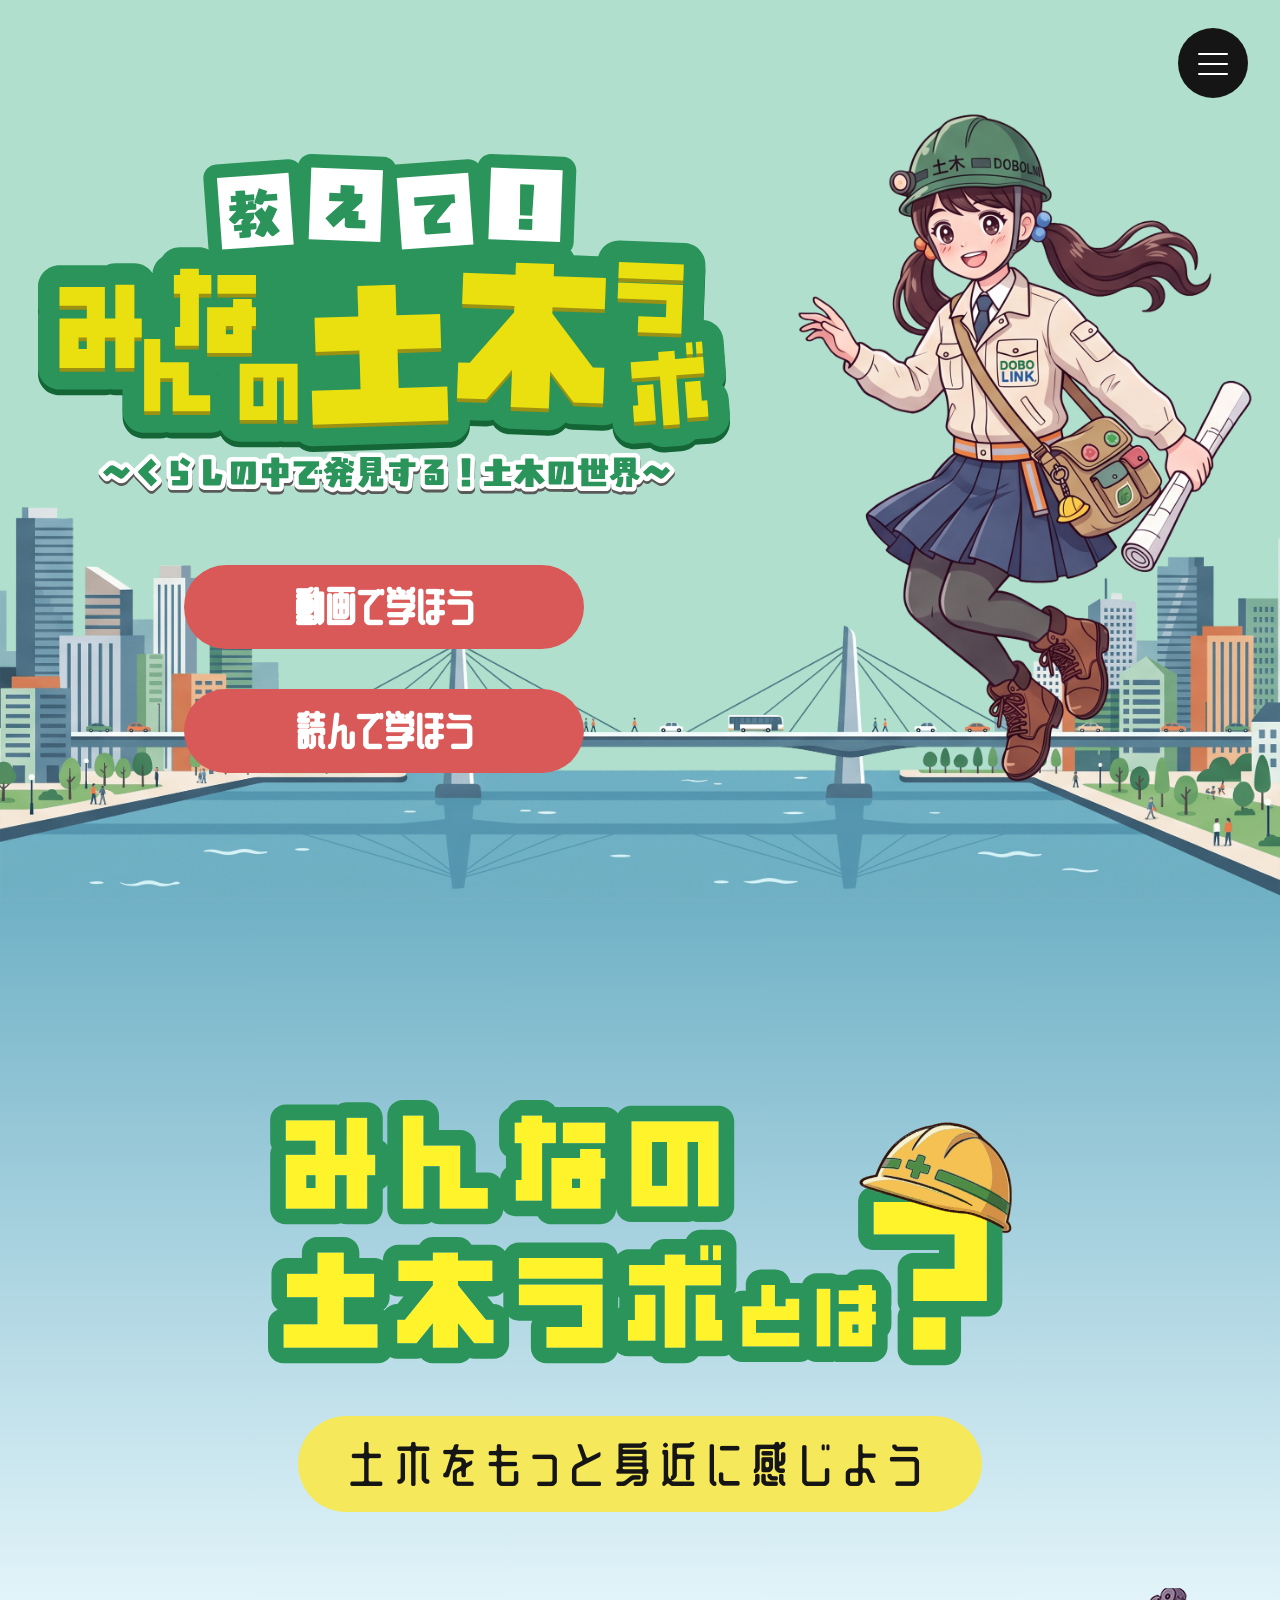
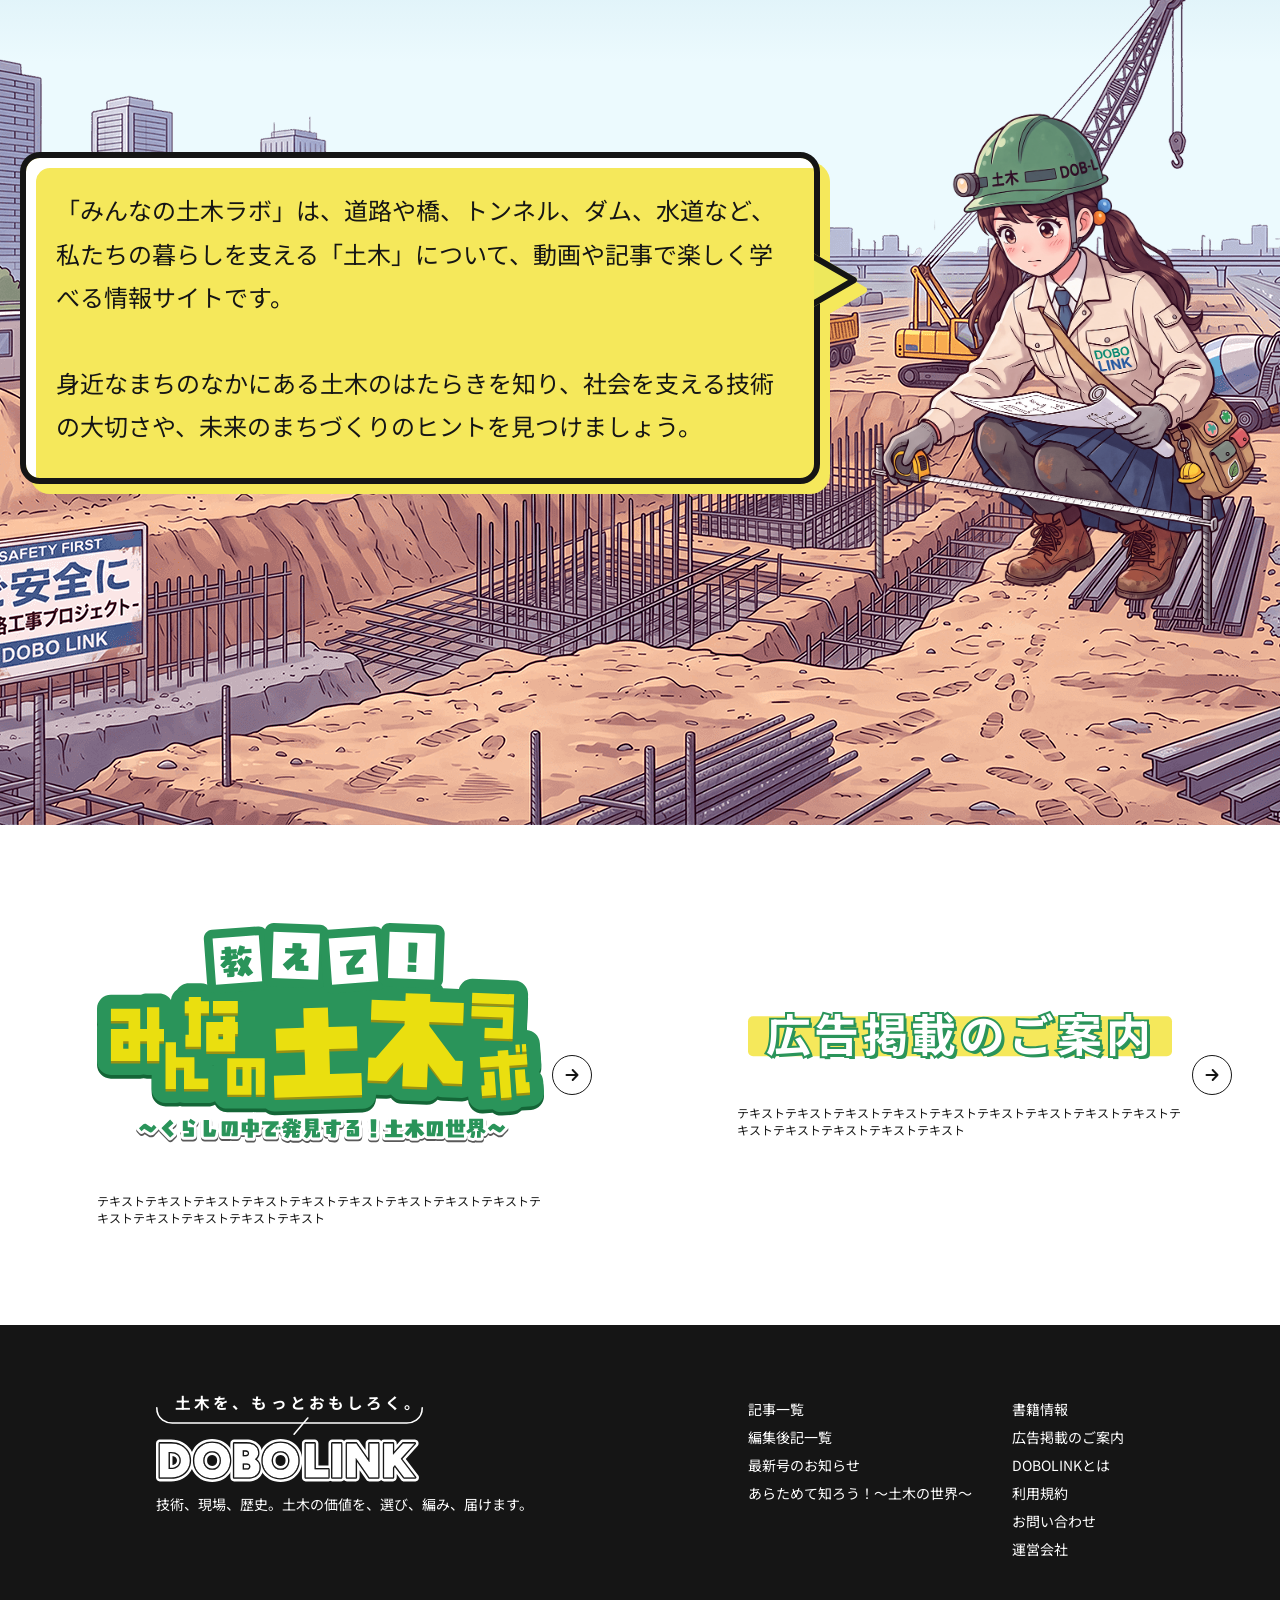
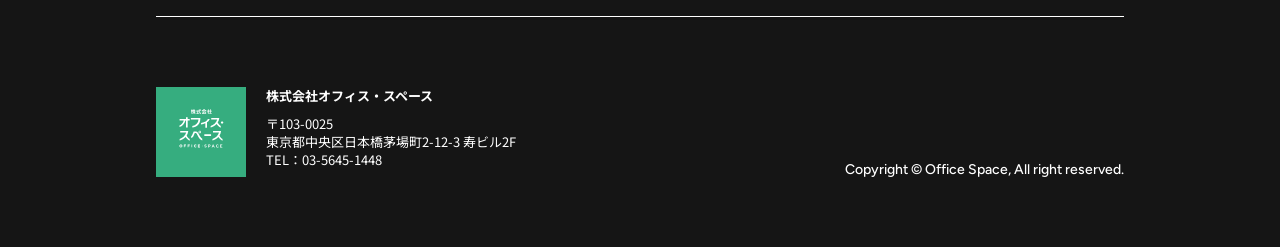
==== commit 36a5de5e: "土木ラボ" ====
--- a/dobokulab/index.html
+++ b/dobokulab/index.html
@@ -56,6 +56,20 @@
         />
       </h2>
       <p class="dobokulab-top-about__disc">土木をもっと身近に感じよう</p>
+      <div class="dobokulab-top-about__content">
+        <p class="dobokulab-top-about__txt">
+          「みんなの土木ラボ」は、道路や橋、トンネル、ダム、水道など、私たちの暮らしを支える「土木」について、動画や記事で楽しく学べる情報サイトです。<br />
+          <br />
+          身近なまちのなかにある土木のはたらきを知り、社会を支える技術の大切さや、未来のまちづくりのヒントを見つけましょう。
+        </p>
+        <img
+          src="../images/dobokurin_topabout.png"
+          alt=""
+          width="400"
+          height="auto"
+          class="dobokulab-top-about__img"
+        />
+      </div>
     </section>
     <div data-include="../include/footer.html"></div>
 
--- a/css/style.css
+++ b/css/style.css
@@ -1185,15 +1185,84 @@
 
 .dobokulab-top-about {
   background:
-    url(../images/topabout_bg.png) no-repeat center bottom / 100% auto,
+    url(../images/topabout_bg.png) no-repeat center bottom / auto,
     linear-gradient(
       0deg,
       rgba(236, 250, 254, 1) 0%,
       rgba(236, 250, 254, 1) 50%,
       rgba(112, 177, 198, 1) 100%
     );
-  height: 100dvh;
-}
+  padding: 200px 0;
+  position: relative;
+}
+
+.dobokulab-top-about__title {
+  width: fit-content;
+  margin: 0 auto 50px;
+  position: relative;
+  z-index: 2;
+}
+
+.dobokulab-top-about__disc {
+  font-family: var(--lubrifont);
+  font-size: 48px;
+  line-height: 1.6;
+  text-align: center;
+  margin-top: 40px;
+  background-color: #f5e85b;
+  width: fit-content;
+  margin: 0 auto 200px;
+  padding: 10px 50px;
+  border-radius: 80px;
+  letter-spacing: 0.2em;
+  position: relative;
+  z-index: 2;
+}
+
+.dobokulab-top-about__content {
+  display: flex;
+  align-items: flex-start;
+  justify-content: center;
+  gap: 40px;
+}
+
+.dobokulab-top-about__txt {
+  max-width: 800px;
+  font-size: 24px;
+  line-height: 1.8;
+  margin-top: 40px;
+  padding: 30px;
+  border: 6px solid var(--black);
+  background-color: #fff;
+  border-radius: 20px;
+  box-shadow:
+    inset 10px 10px 0px #fff,
+    10px 10px 0px var(--yellow);
+  background-color: var(--yellow);
+  position: relative;
+}
+
+.dobokulab-top-about__txt::after {
+  content: url(../images/arrow_top_about.svg);
+  position: absolute;
+  right: -43px;
+  bottom: 50%;
+  filter: drop-shadow(10px 10px 0px var(--yellow));
+}
+
+@media (min-width: 3000px) {
+  .dobokulab-top-about {
+    background:
+      url(../images/topabout_bg.png) no-repeat center bottom / 100%auto,
+      linear-gradient(
+        0deg,
+        rgba(236, 250, 254, 1) 0%,
+        rgba(236, 250, 254, 1) 50%,
+        rgba(112, 177, 198, 1) 100%
+      );
+  }
+}
+
 @media (min-width: 2000px) {
   .about::after {
     top: 400px;
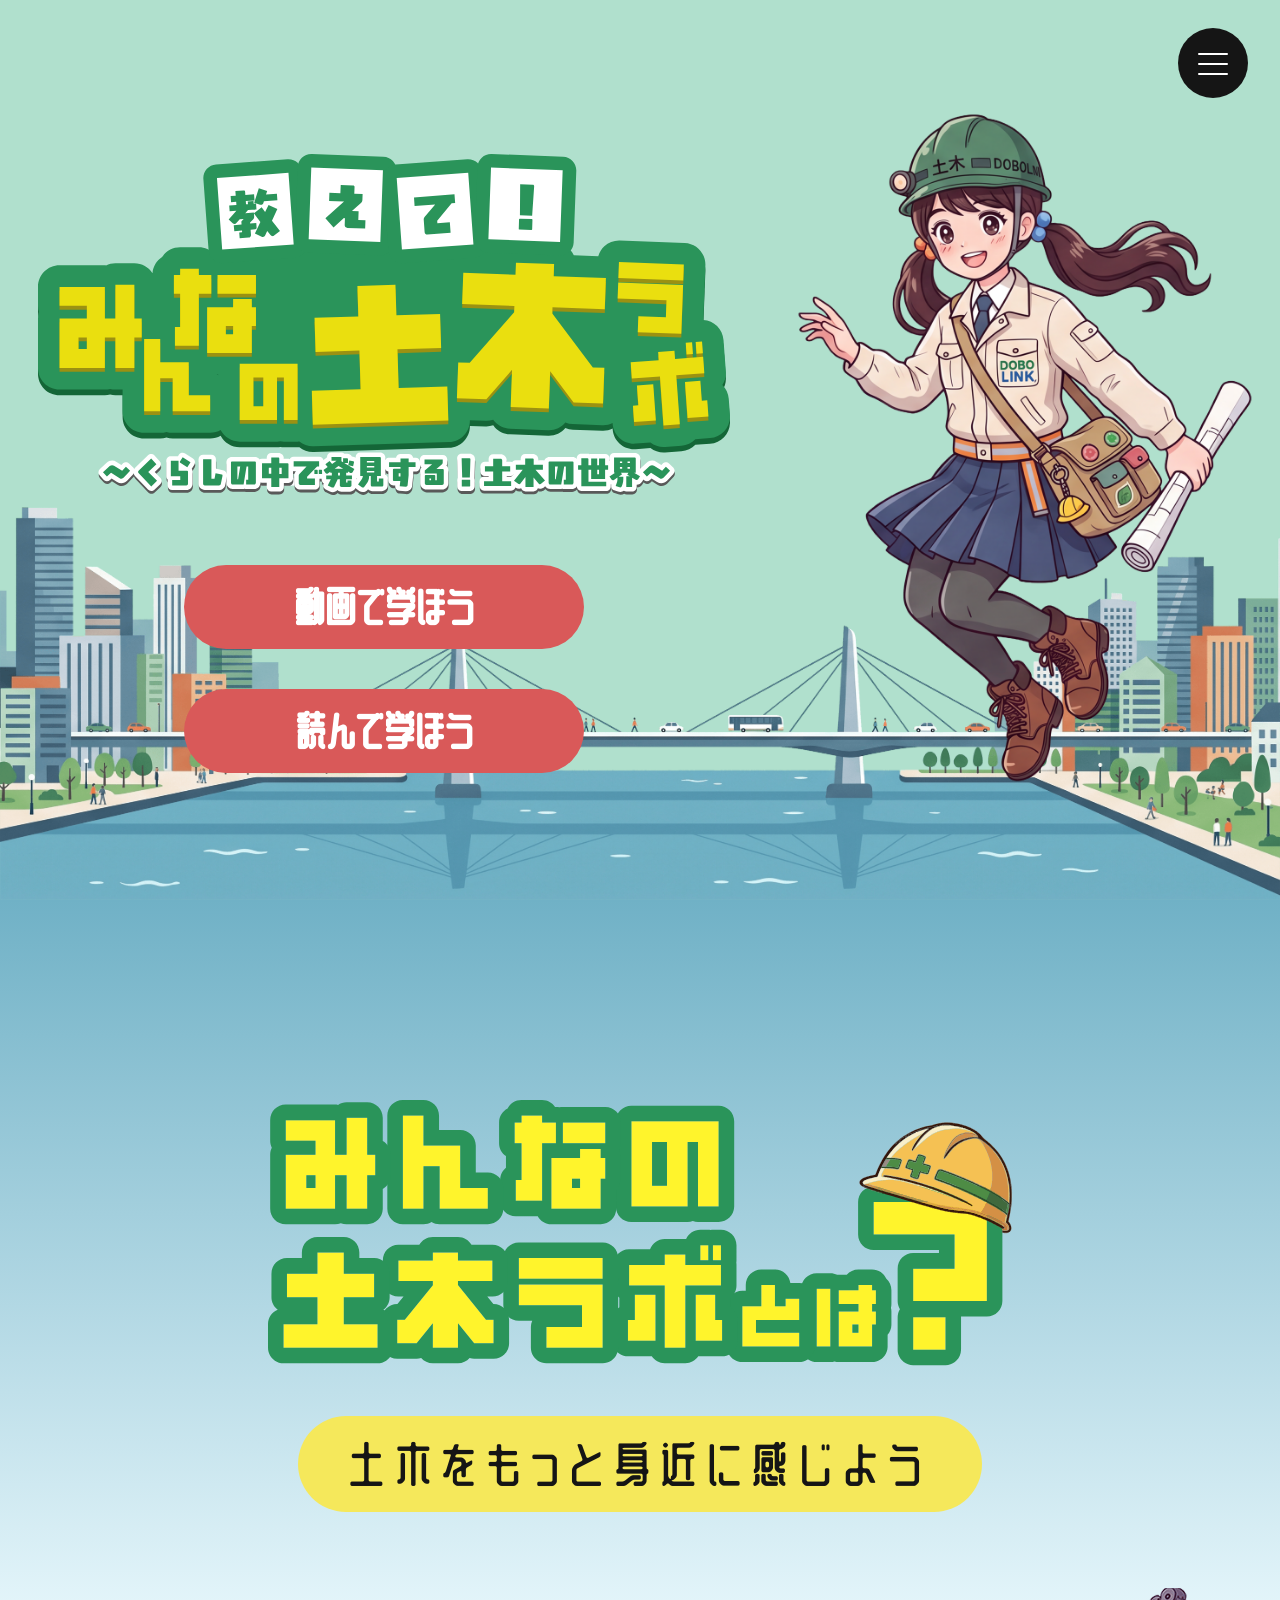
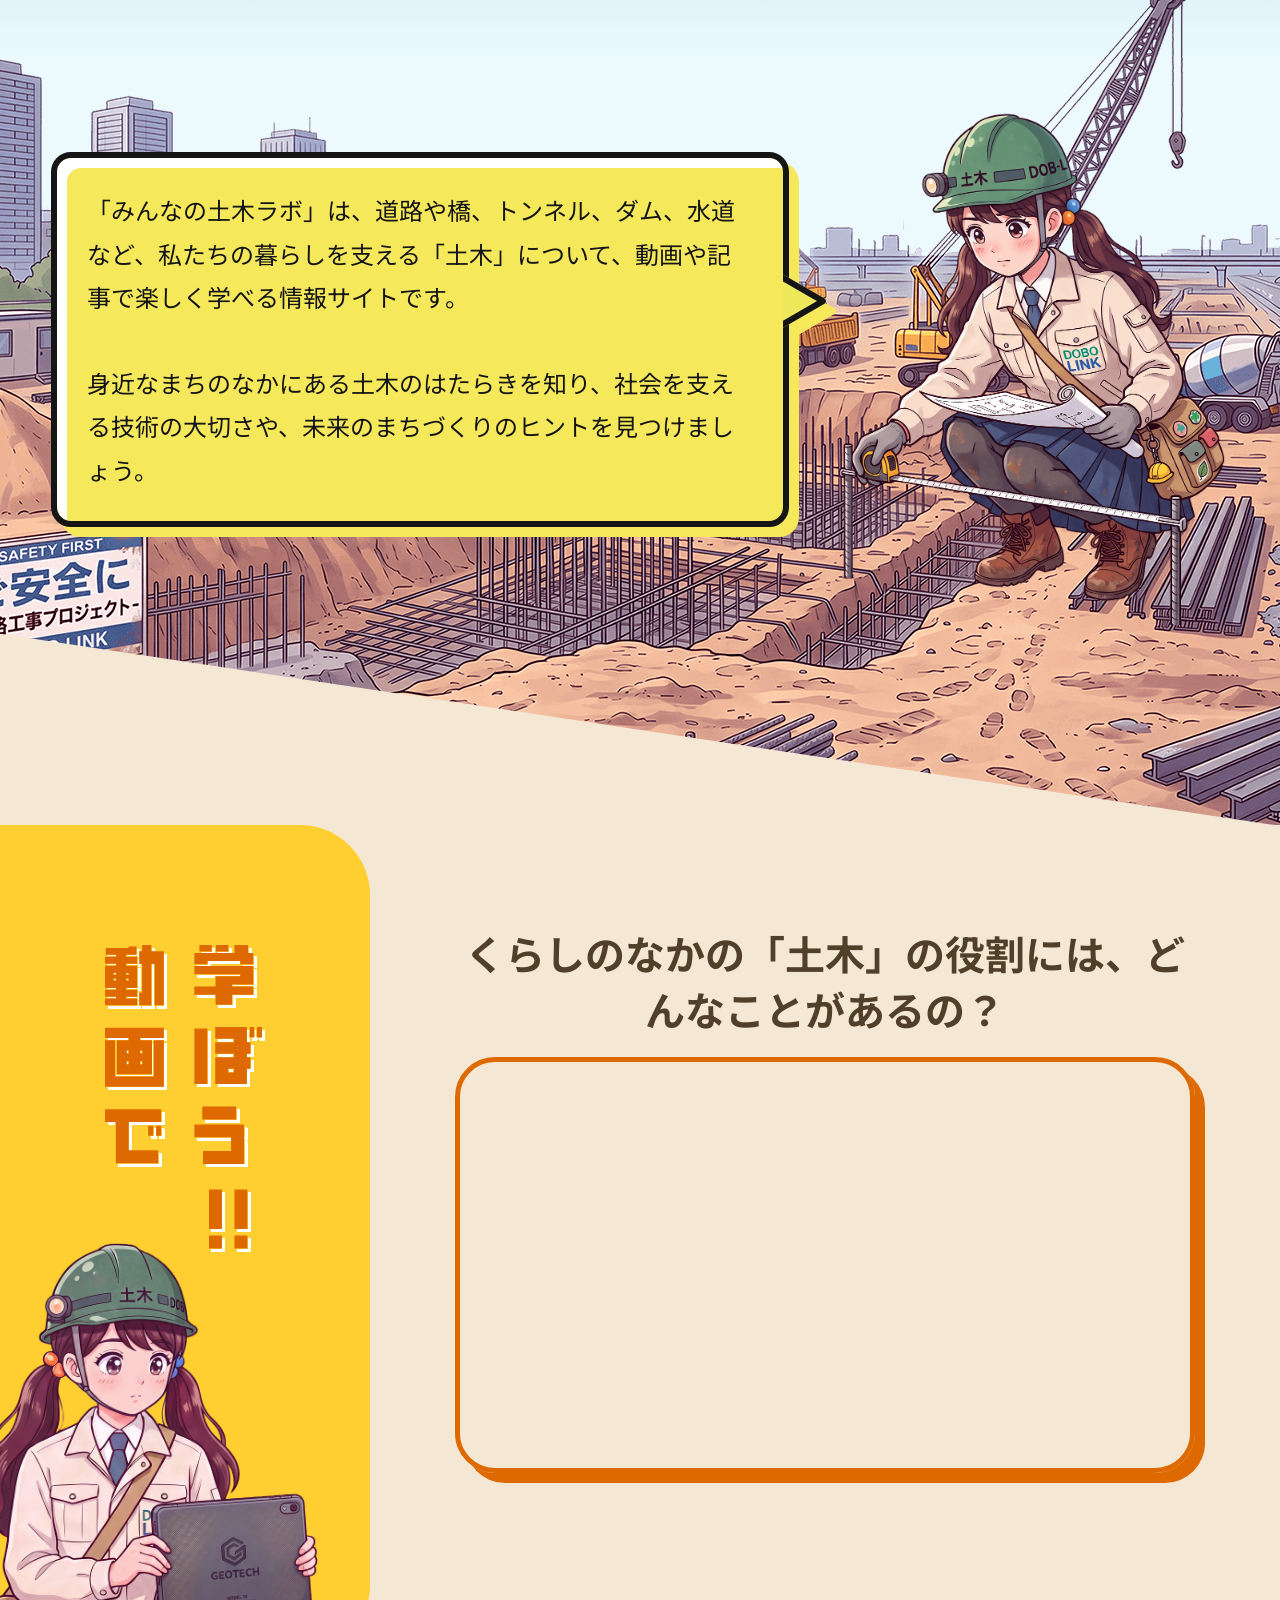
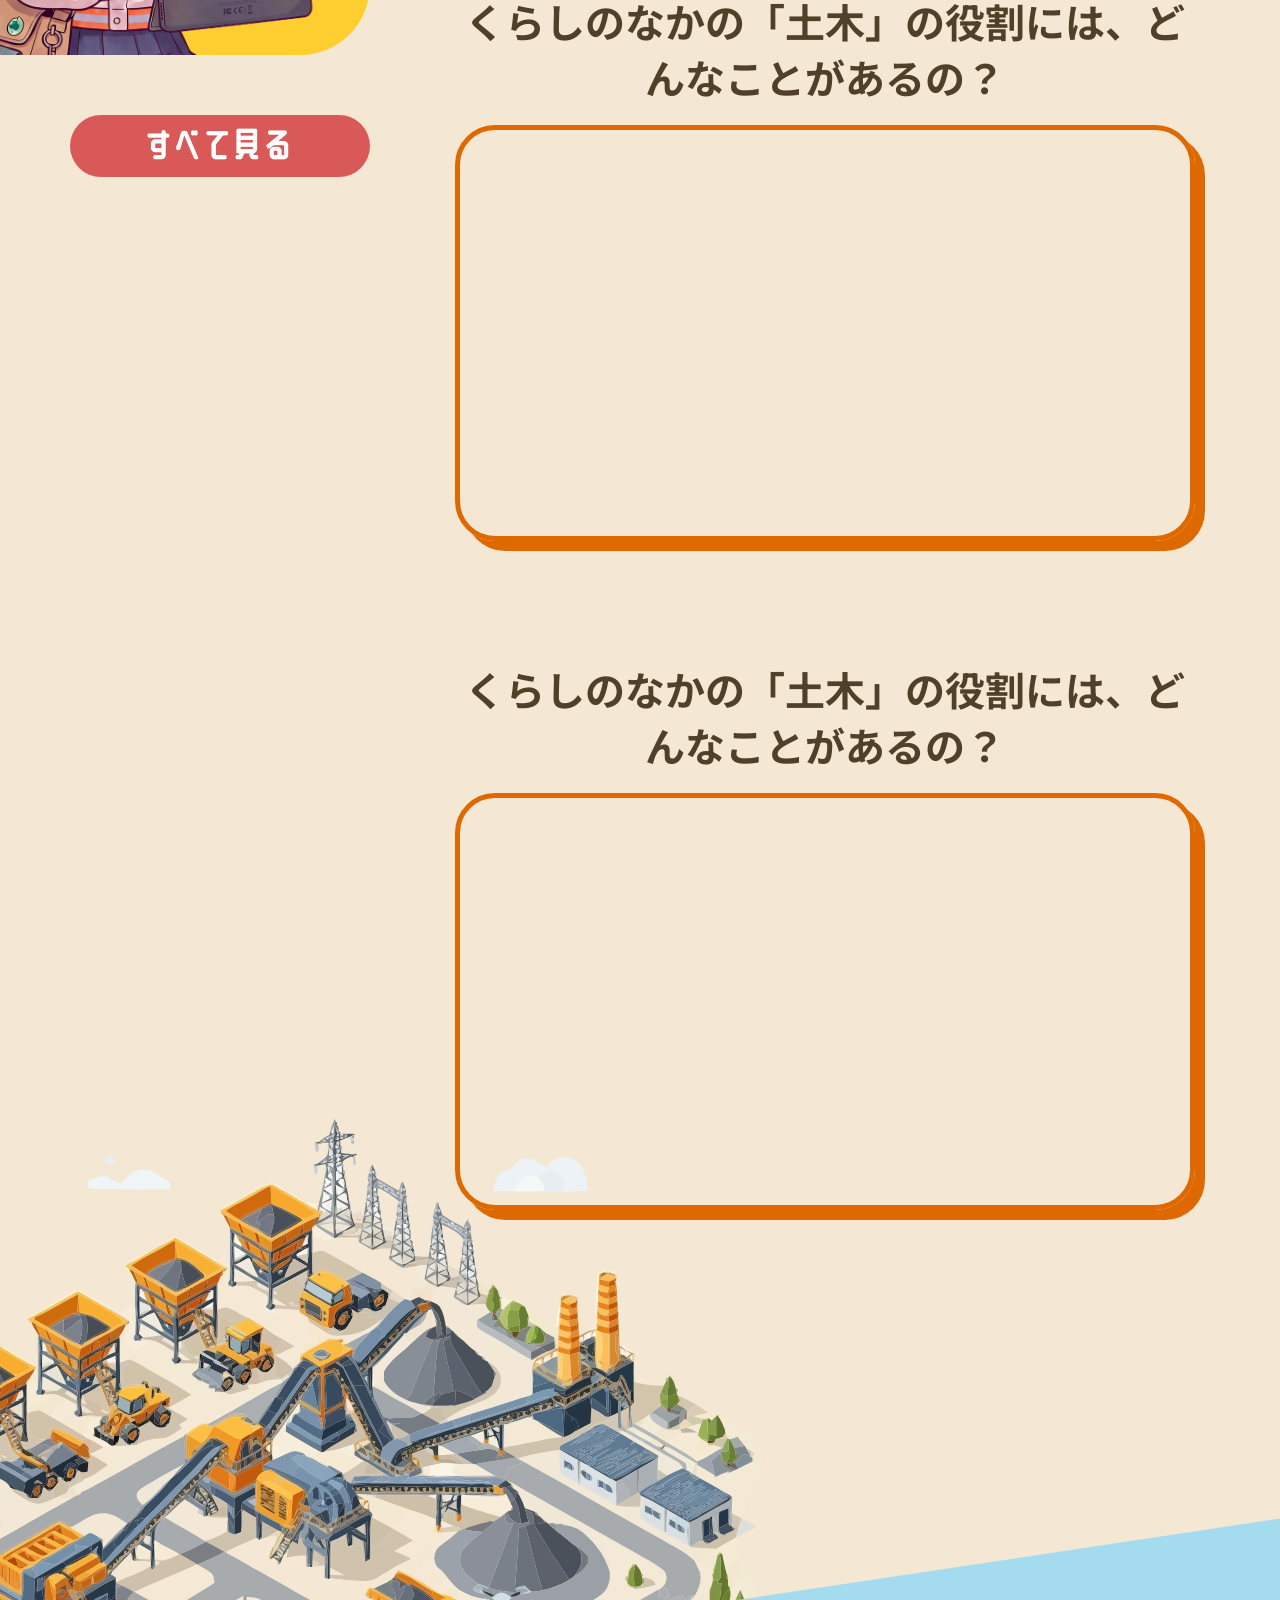
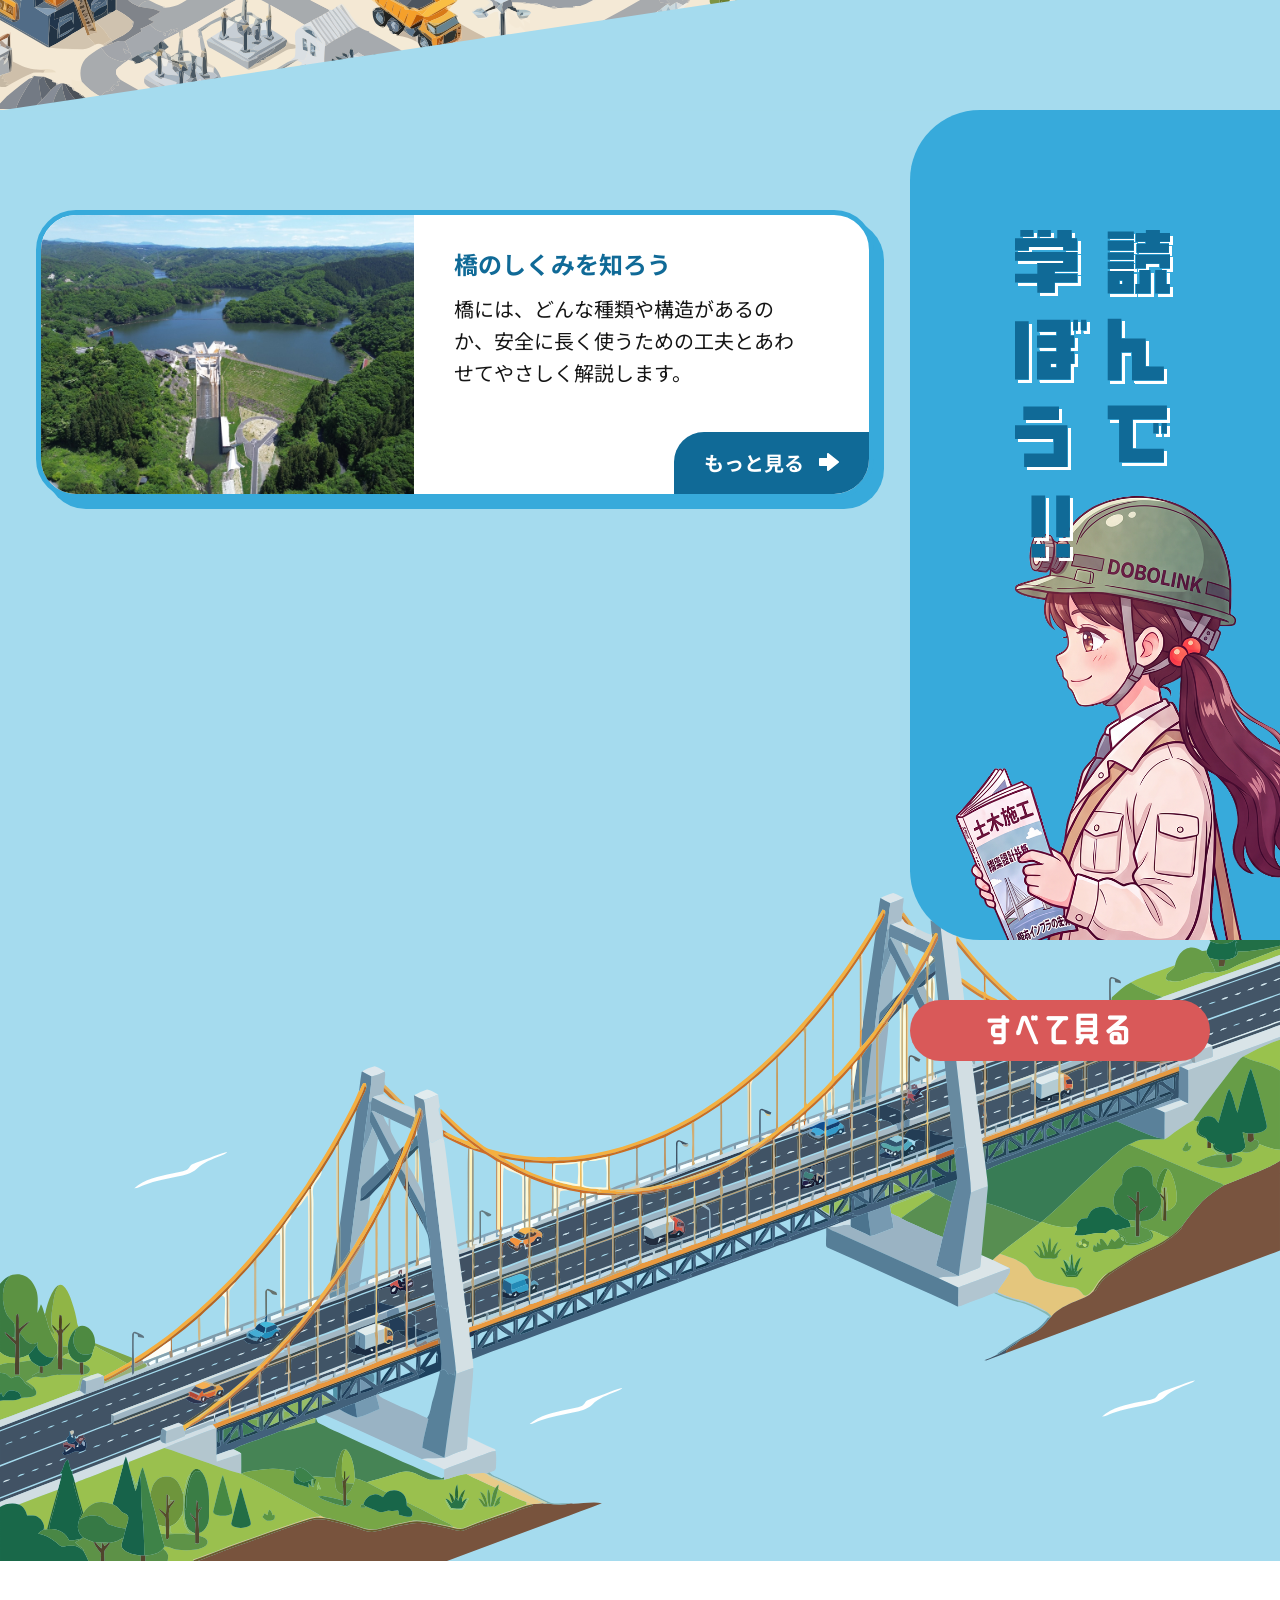
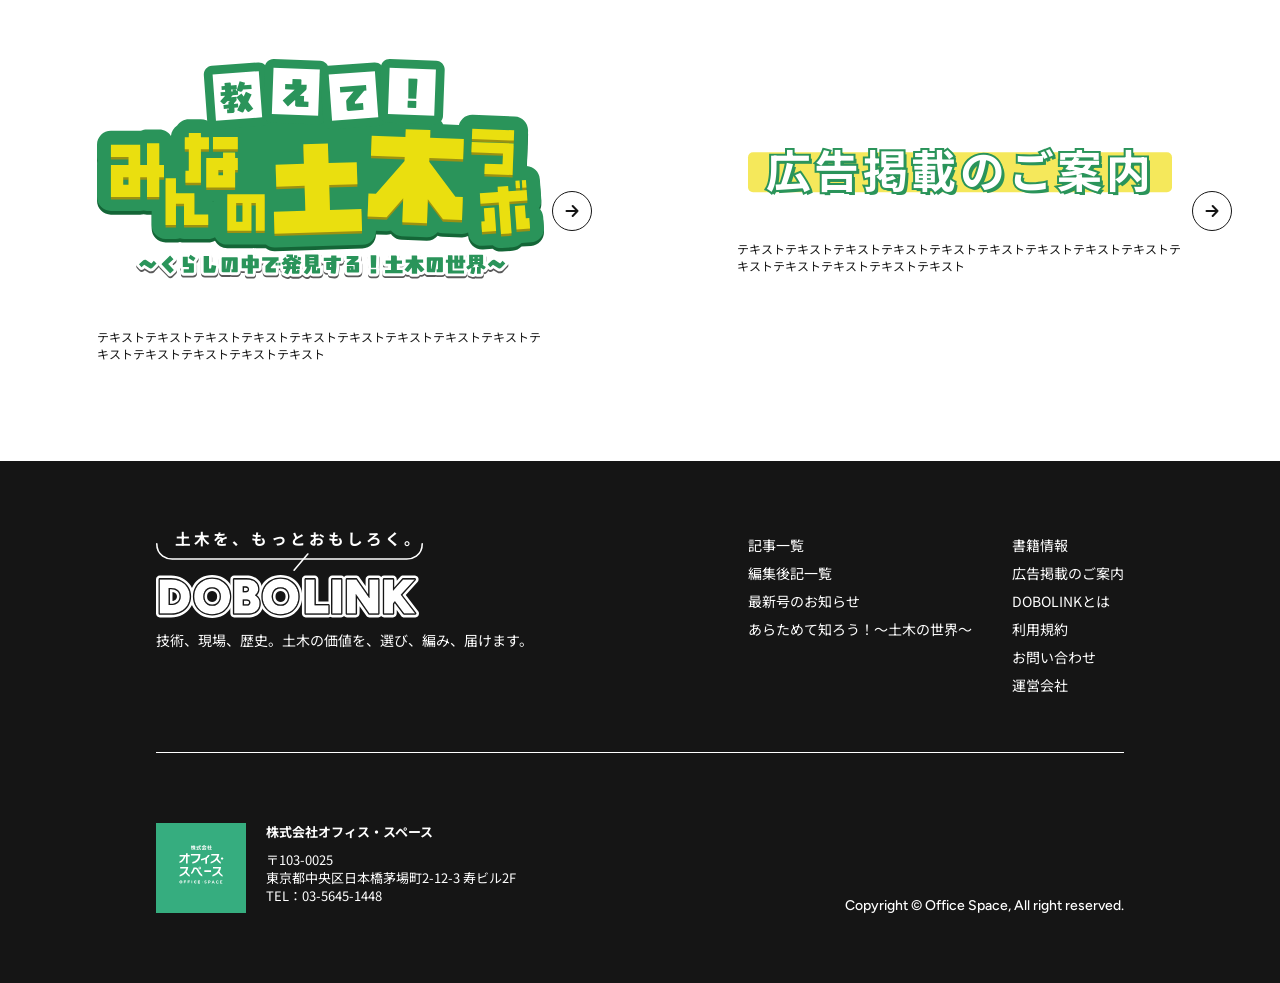
==== commit 24fac649: "土木ラボ" ====
--- a/dobokulab/index.html
+++ b/dobokulab/index.html
@@ -47,6 +47,23 @@
       </ul>
     </section>
     <section class="dobokulab-top-about">
+      <div class="dobokulab-top-about__sky" aria-hidden="true">
+        <div class="dobokulab-top-about__cloud dobokulab-top-about__cloud--1">
+          <img src="../images/cloud_01.svg" alt="" width="209" height="107" />
+        </div>
+        <div class="dobokulab-top-about__cloud dobokulab-top-about__cloud--2">
+          <img src="../images/cloud_02.svg" alt="" width="194" height="151" />
+        </div>
+        <div class="dobokulab-top-about__cloud dobokulab-top-about__cloud--3">
+          <img src="../images/cloud_03.svg" alt="" width="179" height="109" />
+        </div>
+        <div class="dobokulab-top-about__cloud dobokulab-top-about__cloud--4">
+          <img src="../images/cloud_04.svg" alt="" width="187" height="91" />
+        </div>
+        <div class="dobokulab-top-about__cloud dobokulab-top-about__cloud--5">
+          <img src="../images/cloud_05.svg" alt="" width="187" height="91" />
+        </div>
+      </div>
       <h2 class="dobokulab-top-about__title">
         <img
           src="../images/about_dobokulab.svg"
@@ -71,6 +88,147 @@
         />
       </div>
     </section>
+    <section class="dobokulab-top-movie">
+      <div class="dobokulab-top-movie__header">
+        <h2 class="dobokulab-top-movie__title">
+          <picture class="dobokulab-top-movie__picture">
+            <source
+              srcset="../images/dobokulab_top_movie_title_sp.svg"
+              media="(max-width: 767px)"
+            />
+            <img
+              src="../images/dobokulab_top_movie_title_pc.svg"
+              alt="動画で学ぼう"
+              width="745"
+              height="auto"
+            />
+          </picture>
+        </h2>
+        <a href="" class="dobokulab-btn">すべて見る</a>
+      </div>
+      <ul class="dobokulab-top-movie__list">
+        <li class="dobokulab-top-movie__list-item">
+          <p class="dobokulab-top-movie__list-text">
+            くらしのなかの「土木」の役割には、どんなことがあるの？
+          </p>
+          <div class="dobokulab-top-movie__list-youtube">
+            <iframe
+              width="560"
+              height="315"
+              src="https://www.youtube.com/embed/BxWBE_ToXFA?si=p6o9Mu8etJWb7pgp"
+              title="YouTube video player"
+              frameborder="0"
+              allow="
+                accelerometer;
+                autoplay;
+                clipboard-write;
+                encrypted-media;
+                gyroscope;
+                picture-in-picture;
+                web-share;
+              "
+              referrerpolicy="strict-origin-when-cross-origin"
+              allowfullscreen
+            ></iframe>
+          </div>
+        </li>
+        <li class="dobokulab-top-movie__list-item">
+          <p class="dobokulab-top-movie__list-text">
+            くらしのなかの「土木」の役割には、どんなことがあるの？
+          </p>
+          <div class="dobokulab-top-movie__list-youtube">
+            <iframe
+              width="560"
+              height="315"
+              src="https://www.youtube.com/embed/BxWBE_ToXFA?si=p6o9Mu8etJWb7pgp"
+              title="YouTube video player"
+              frameborder="0"
+              allow="
+                accelerometer;
+                autoplay;
+                clipboard-write;
+                encrypted-media;
+                gyroscope;
+                picture-in-picture;
+                web-share;
+              "
+              referrerpolicy="strict-origin-when-cross-origin"
+              allowfullscreen
+            ></iframe>
+          </div>
+        </li>
+        <li class="dobokulab-top-movie__list-item">
+          <p class="dobokulab-top-movie__list-text">
+            くらしのなかの「土木」の役割には、どんなことがあるの？
+          </p>
+          <div class="dobokulab-top-movie__list-youtube">
+            <iframe
+              width="560"
+              height="315"
+              src="https://www.youtube.com/embed/BxWBE_ToXFA?si=p6o9Mu8etJWb7pgp"
+              title="YouTube video player"
+              frameborder="0"
+              allow="
+                accelerometer;
+                autoplay;
+                clipboard-write;
+                encrypted-media;
+                gyroscope;
+                picture-in-picture;
+                web-share;
+              "
+              referrerpolicy="strict-origin-when-cross-origin"
+              allowfullscreen
+            ></iframe>
+          </div>
+        </li>
+      </ul>
+    </section>
+    <section class="dobokulab-top-article">
+      <div class="dobokulab-top-article__header">
+        <h2 class="dobokulab-top-article__title">
+          <picture class="dobokulab-top-article__picture">
+            <source
+              srcset="../images/dobokulab_top_article_title_sp.svg"
+              media="(max-width: 767px)"
+            />
+            <img
+              src="../images/dobokulab_top_article_title_pc.svg"
+              alt="読んで学ぼう"
+              width="745"
+              height="auto"
+            />
+          </picture>
+        </h2>
+        <a href="" class="dobokulab-btn">すべて見る</a>
+      </div>
+      <ul class="dobokulab-top-article__list">
+        <li class="dobokulab-top-article__list-item">
+          <a href="" class="dobokulab-top-article__list-link">
+            <img
+              src="../images/hero.jpg"
+              alt=""
+              width="45%"
+              height="auto"
+              class="dobokulab-top-article__list-img"
+            />
+            <dl class="dobokulab-top-article__list-content">
+              <dt class="dobokulab-top-article__list-title">
+                橋のしくみを知ろう
+              </dt>
+              <dd class="dobokulab-top-article__list-dd">
+                <p class="dobokulab-top-article__list-text">
+                  橋には、どんな種類や構造があるのか、安全に長く使うための工夫とあわせてやさしく解説します。
+                </p>
+                <span class="dobokulab-top-article__list-morebtn">
+                  もっと見る
+                </span>
+              </dd>
+            </dl>
+          </a>
+        </li>
+      </ul>
+    </section>
     <div data-include="../include/footer.html"></div>
 
     <script src="../js/include.js"></script>
--- a/css/style.css
+++ b/css/style.css
@@ -6,6 +6,7 @@
   --gray: #d8d8d8;
   --softred: #d95959;
   --deepred: #952727;
+  --orange: #df6901;
   --shadow: 10px 10px 0 rgba(42, 148, 90, 0.73);
   --font: "Noto Sans JP", sans-serif;
   --en: "Figtree", sans-serif;
@@ -1194,6 +1195,125 @@
     );
   padding: 200px 0;
   position: relative;
+  overflow: hidden;
+}
+
+.dobokulab-top-about__sky {
+  position: absolute;
+  top: 0;
+  left: 0;
+  right: 0;
+  height: 52%;
+  pointer-events: none;
+  z-index: 0;
+}
+
+.dobokulab-top-about__cloud {
+  position: absolute;
+  top: var(--top);
+  left: 100%;
+  width: var(--size);
+  animation: dobokulab-cloud-drift var(--dur) linear infinite;
+  animation-delay: var(--delay);
+}
+
+.dobokulab-top-about__cloud img {
+  width: 100%;
+  height: auto;
+  animation: dobokulab-cloud-float var(--float) ease-in-out infinite;
+  animation-delay: var(--float-delay);
+}
+
+.dobokulab-top-about__cloud--1 {
+  --top: 6%;
+  --size: clamp(150px, 16vw, 230px);
+  --dur: 86s;
+  --delay: -12s;
+  --float: 8.5s;
+  --float-delay: -1s;
+  --bob: 12px;
+  --rest: 4%;
+}
+
+.dobokulab-top-about__cloud--2 {
+  --top: 38%;
+  --size: clamp(120px, 13vw, 180px);
+  --dur: 68s;
+  --delay: -24s;
+  --float: 6.4s;
+  --float-delay: -3s;
+  --bob: 16px;
+  --rest: 24%;
+  opacity: 0.92;
+}
+
+.dobokulab-top-about__cloud--3 {
+  --top: 2%;
+  --size: clamp(90px, 10vw, 140px);
+  --dur: 104s;
+  --delay: -58s;
+  --float: 5.6s;
+  --float-delay: -2s;
+  --bob: 8px;
+  --rest: 46%;
+  opacity: 0.8;
+}
+
+.dobokulab-top-about__cloud--4 {
+  --top: 58%;
+  --size: clamp(180px, 20vw, 280px);
+  --dur: 58s;
+  --delay: -40s;
+  --float: 9.2s;
+  --float-delay: -4s;
+  --bob: 10px;
+  --rest: 62%;
+}
+
+.dobokulab-top-about__cloud--5 {
+  --top: 22%;
+  --size: clamp(130px, 14vw, 200px);
+  --dur: 76s;
+  --delay: -50s;
+  --float: 7.2s;
+  --float-delay: -5s;
+  --bob: 14px;
+  --rest: 78%;
+  opacity: 0.94;
+}
+
+.dobokulab-top-about__cloud--5 img {
+  scale: -1 1;
+}
+
+@keyframes dobokulab-cloud-drift {
+  from {
+    transform: translate3d(0, 0, 0);
+  }
+  to {
+    transform: translate3d(calc(-100vw - 100%), 0, 0);
+  }
+}
+
+@keyframes dobokulab-cloud-float {
+  0%,
+  100% {
+    transform: translate3d(0, 0, 0);
+  }
+  50% {
+    transform: translate3d(0, var(--bob), 0);
+  }
+}
+
+@media (prefers-reduced-motion: reduce) {
+  .dobokulab-top-about__cloud,
+  .dobokulab-top-about__cloud img {
+    animation: none;
+  }
+
+  .dobokulab-top-about__cloud {
+    left: var(--rest);
+  }
 }
 
 .dobokulab-top-about__title {
@@ -1224,6 +1344,10 @@
   align-items: flex-start;
   justify-content: center;
   gap: 40px;
+  position: relative;
+  z-index: 2;
+  width: 92%;
+  margin: 0 auto;
 }
 
 .dobokulab-top-about__txt {
@@ -1248,6 +1372,242 @@
   right: -43px;
   bottom: 50%;
   filter: drop-shadow(10px 10px 0px var(--yellow));
+}
+
+.dobokulab-top-movie {
+  background:
+    url(../images/dobokulab_top_movie_bg.svg) no-repeat left bottom / 60% auto,
+    #f4e8d4;
+  display: flex;
+  align-items: flex-start;
+  position: relative;
+  padding-bottom: 500px;
+}
+
+.dobokulab-top-movie::before {
+  content: "";
+  display: block;
+  width: 100%;
+  height: 15vw;
+  background-color: #f4e8d4;
+  clip-path: polygon(0 0, 0 100%, 100% 100%);
+  position: absolute;
+  top: calc(-15vw + 1px);
+  left: 0;
+}
+
+.dobokulab-top-movie__header {
+  display: flex;
+  flex-direction: column;
+  align-items: flex-end;
+  gap: 60px;
+  position: sticky;
+  top: 20px;
+}
+
+.dobokulab-top-movie__title {
+  background:
+    url(../images/dobokulab_top_movie_img.png) no-repeat left -40px bottom /
+      contain,
+    #ffcf32;
+  width: 370px;
+  height: 830px;
+  border-radius: 0px 70px 70px 0px;
+  display: flex;
+  flex-wrap: wrap;
+  align-items: flex-start;
+  justify-content: center;
+  padding-top: 120px;
+}
+
+.dobokulab-top-movie__picture {
+  width: 160px;
+}
+
+.dobokulab-btn {
+  background-color: var(--softred);
+  color: #fff;
+  font-size: 32px;
+  font-weight: 700;
+  line-height: 1.6;
+  padding: 5px 10px;
+  border-radius: 80px;
+  min-width: 300px;
+  display: flex;
+  align-items: center;
+  justify-content: center;
+  font-family: var(--lubrifont);
+  letter-spacing: 0.2em;
+  transition: background-color 0.3s ease;
+}
+
+.dobokulab-btn:hover {
+  background-color: var(--deepred);
+}
+
+.dobokulab-top-movie__list {
+  display: flex;
+  flex-direction: column;
+  gap: 120px;
+  align-items: center;
+  flex-grow: 1;
+  padding-top: 100px;
+}
+
+.dobokulab-top-movie__list-item {
+  max-width: 740px;
+  width: 92%;
+}
+
+.dobokulab-top-movie__list-text {
+  color: #50402a;
+  font-size: 40px;
+  font-weight: 700;
+  line-height: 1.4em;
+  text-align: center;
+  margin-bottom: 20px;
+}
+
+.dobokulab-top-movie__list-youtube {
+  width: 100%;
+  aspect-ratio: 16 / 9;
+  border-radius: 40px;
+  border: 5px solid var(--orange);
+  overflow: hidden;
+  box-shadow: 10px 10px 0px var(--orange);
+}
+
+.dobokulab-top-movie__list-youtube iframe {
+  width: 100%;
+  height: 100%;
+}
+
+.dobokulab-top-article {
+  background:
+    url(../images/dobokulab_top_article_bg.svg) no-repeat right bottom / 100%
+      auto,
+    #a5dbee;
+  display: flex;
+  flex-direction: row-reverse;
+  align-items: flex-start;
+  position: relative;
+  padding-bottom: 500px;
+}
+
+.dobokulab-top-article::before {
+  content: "";
+  display: block;
+  width: 100%;
+  height: 15vw;
+  background-color: #a5dbee;
+  clip-path: polygon(0 100%, 100% 0, 100% 100%);
+  position: absolute;
+  top: calc(-15vw + 1px);
+  left: 0;
+}
+
+.dobokulab-top-article__header {
+  display: flex;
+  flex-direction: column;
+  align-items: flex-start;
+  gap: 60px;
+  position: sticky;
+  top: 20px;
+}
+
+.dobokulab-top-article__title {
+  background:
+    url(../images/dobokulab_top_article_img.png) no-repeat right -40px bottom /
+      contain,
+    #37aadb;
+  width: 370px;
+  height: 830px;
+  border-radius: 70px 0px 0px 70px;
+  display: flex;
+  flex-wrap: wrap;
+  align-items: flex-start;
+  justify-content: center;
+  padding-top: 120px;
+}
+
+.dobokulab-top-article__picture {
+  width: 160px;
+}
+
+.dobokulab-top-article__list {
+  display: flex;
+  flex-direction: column;
+  gap: 50px;
+  align-items: center;
+  flex-grow: 1;
+  padding-top: 100px;
+}
+
+.dobokulab-top-article__list-item {
+  max-width: 900px;
+  width: 92%;
+}
+
+.dobokulab-top-article__list-link {
+  display: flex;
+  border: 5px solid #37aadb;
+  border-radius: 40px;
+  box-shadow: 10px 10px 0px #37aadb;
+  overflow: hidden;
+  background-color: #fff;
+  transition: transform 0.3s ease;
+}
+.dobokulab-top-article__list-link:hover {
+  transform: translateY(-10px);
+}
+
+.dobokulab-top-article__list-content {
+  padding-left: 40px;
+  padding-top: 30px;
+  display: flex;
+  flex-direction: column;
+}
+
+.dobokulab-top-article__list-title {
+  padding-right: 60px;
+  font-size: 24px;
+  font-weight: 700;
+  color: #106a97;
+  margin-bottom: 10px;
+}
+
+.dobokulab-top-article__list-dd {
+  display: flex;
+  flex-direction: column;
+  align-items: flex-end;
+  gap: 10px;
+  flex-grow: 1;
+}
+
+.dobokulab-top-article__list-text {
+  padding-right: 60px;
+  font-size: 20px;
+  flex-grow: 1;
+}
+
+.dobokulab-top-article__list-img {
+  object-fit: cover;
+}
+
+.dobokulab-top-article__list-morebtn {
+  background-color: #106a97;
+  color: #fff;
+  font-size: 20px;
+  font-weight: 700;
+  border-top-left-radius: 30px;
+  display: inline-block;
+  padding: 15px 30px;
+  justify-self: flex-end;
+}
+
+.dobokulab-top-article__list-morebtn::after {
+  content: url(../images/arrow_white_dobokulab.svg);
+  margin-left: 10px;
 }
 
 @media (min-width: 3000px) {
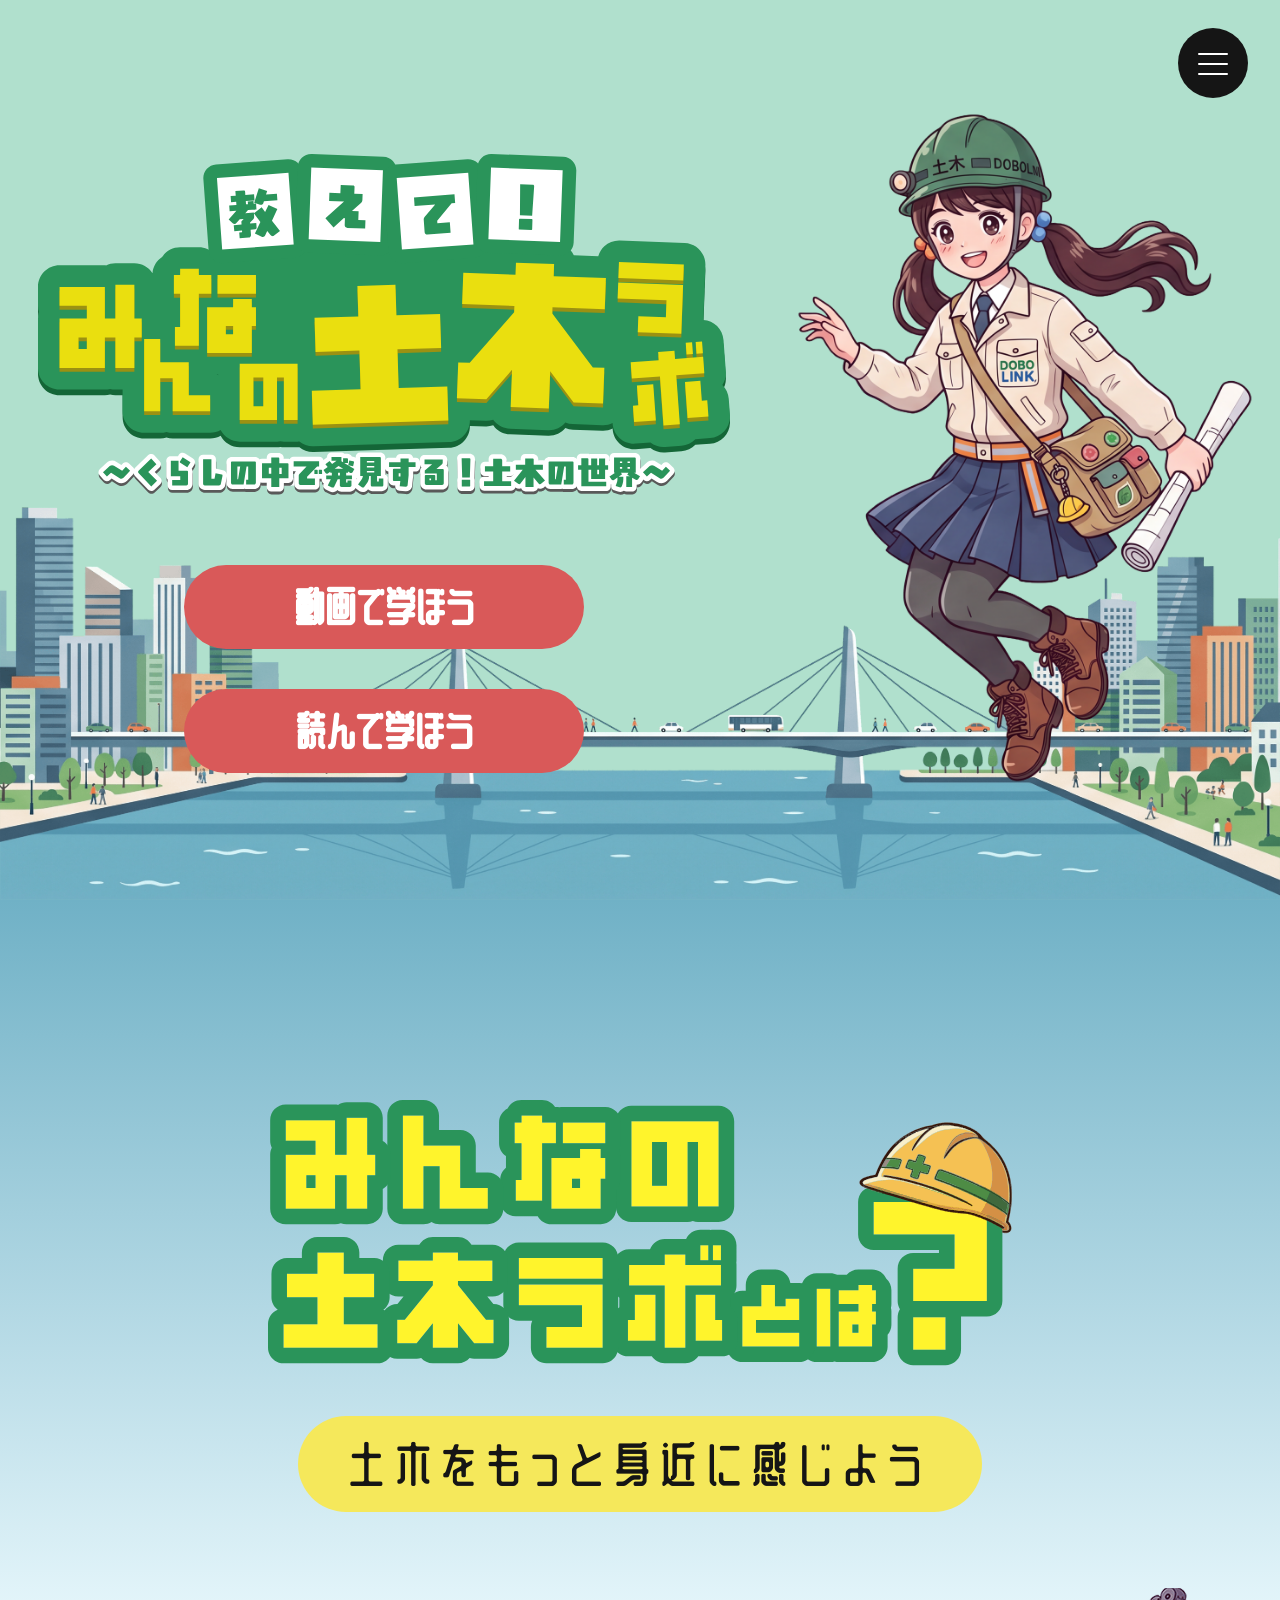
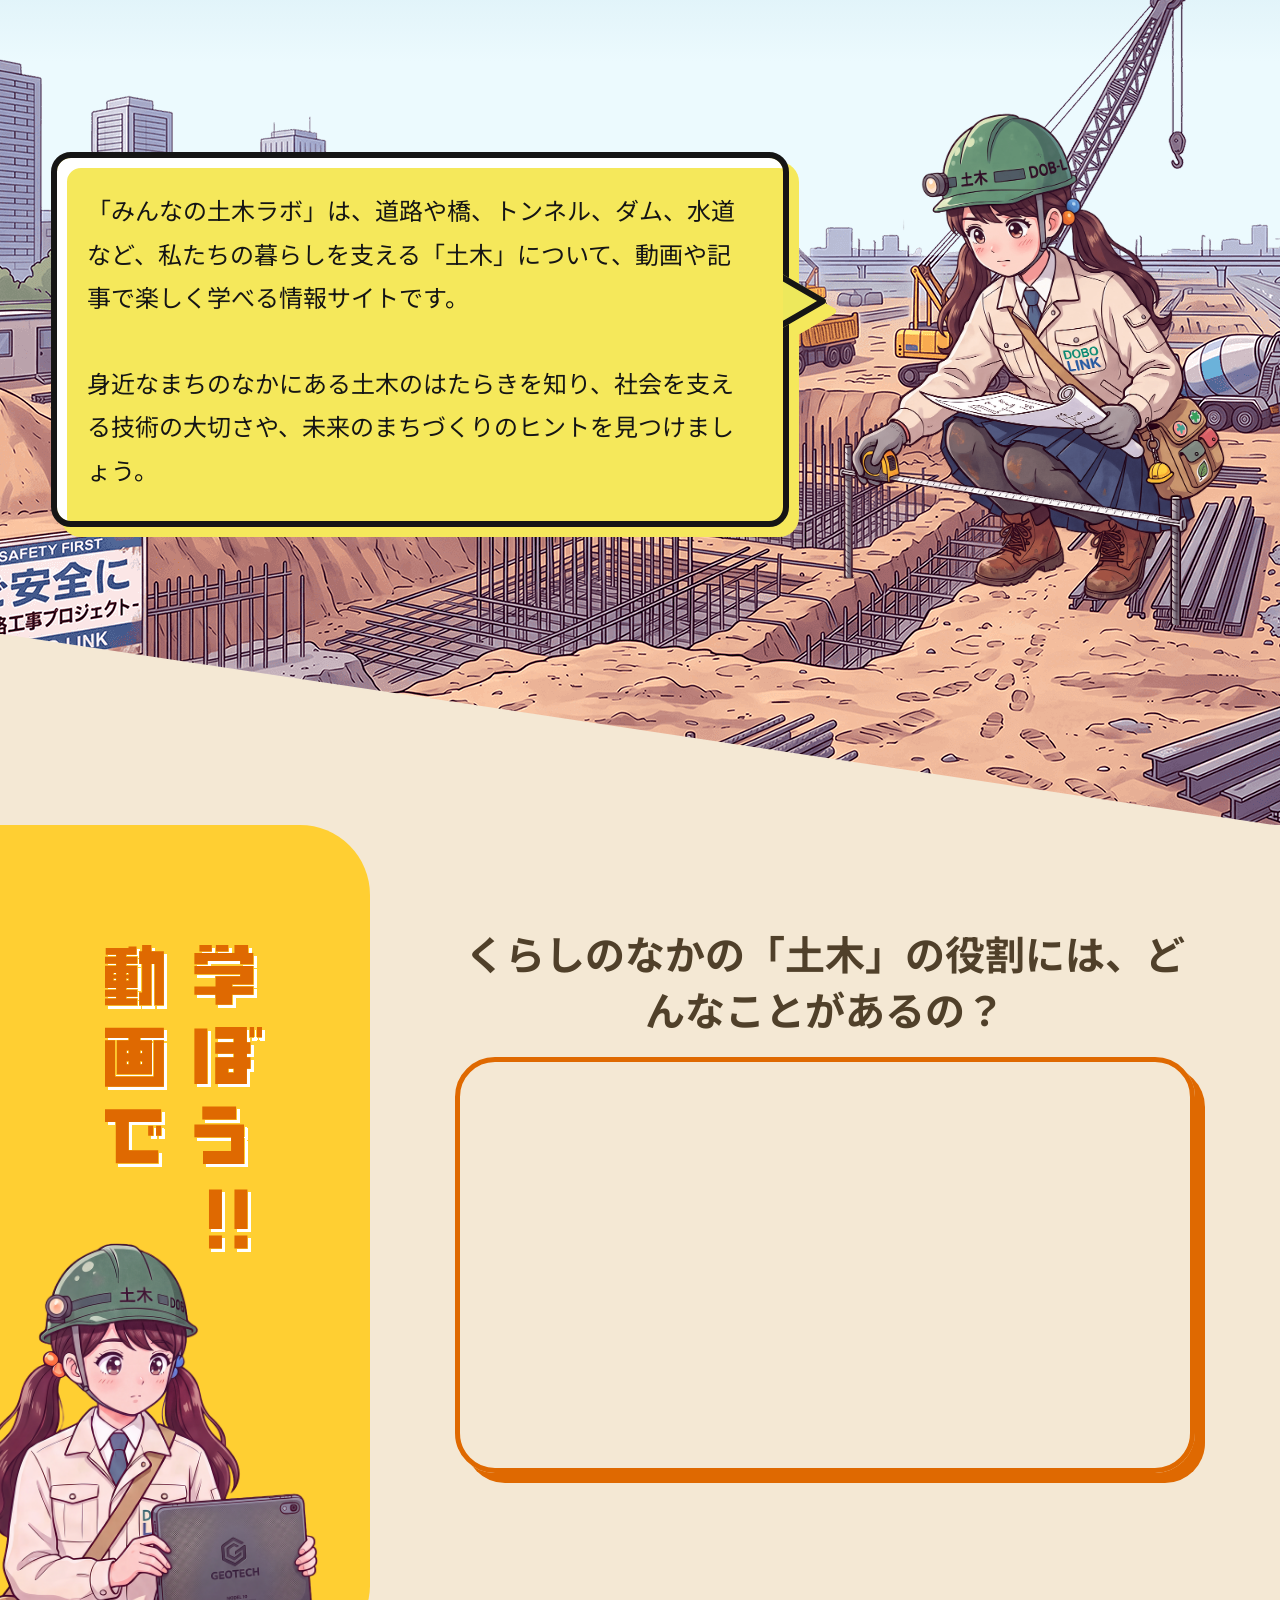
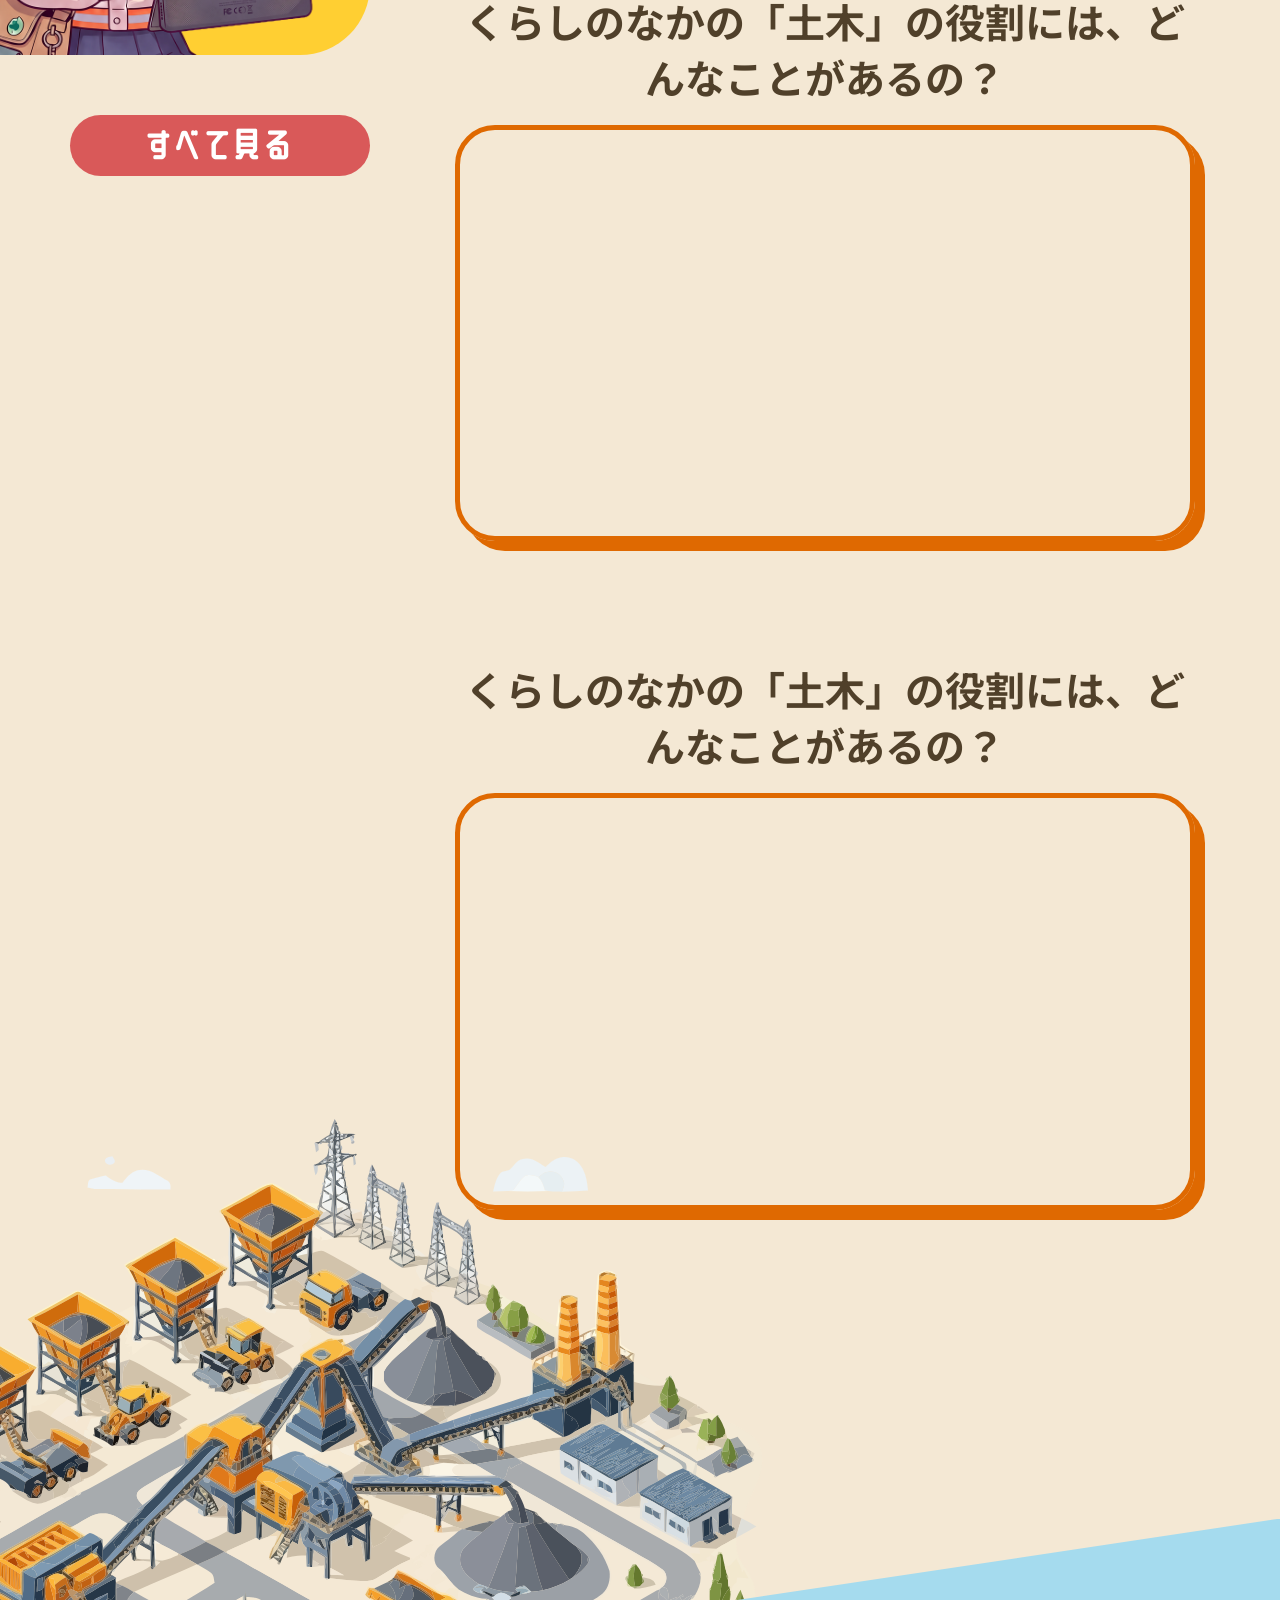
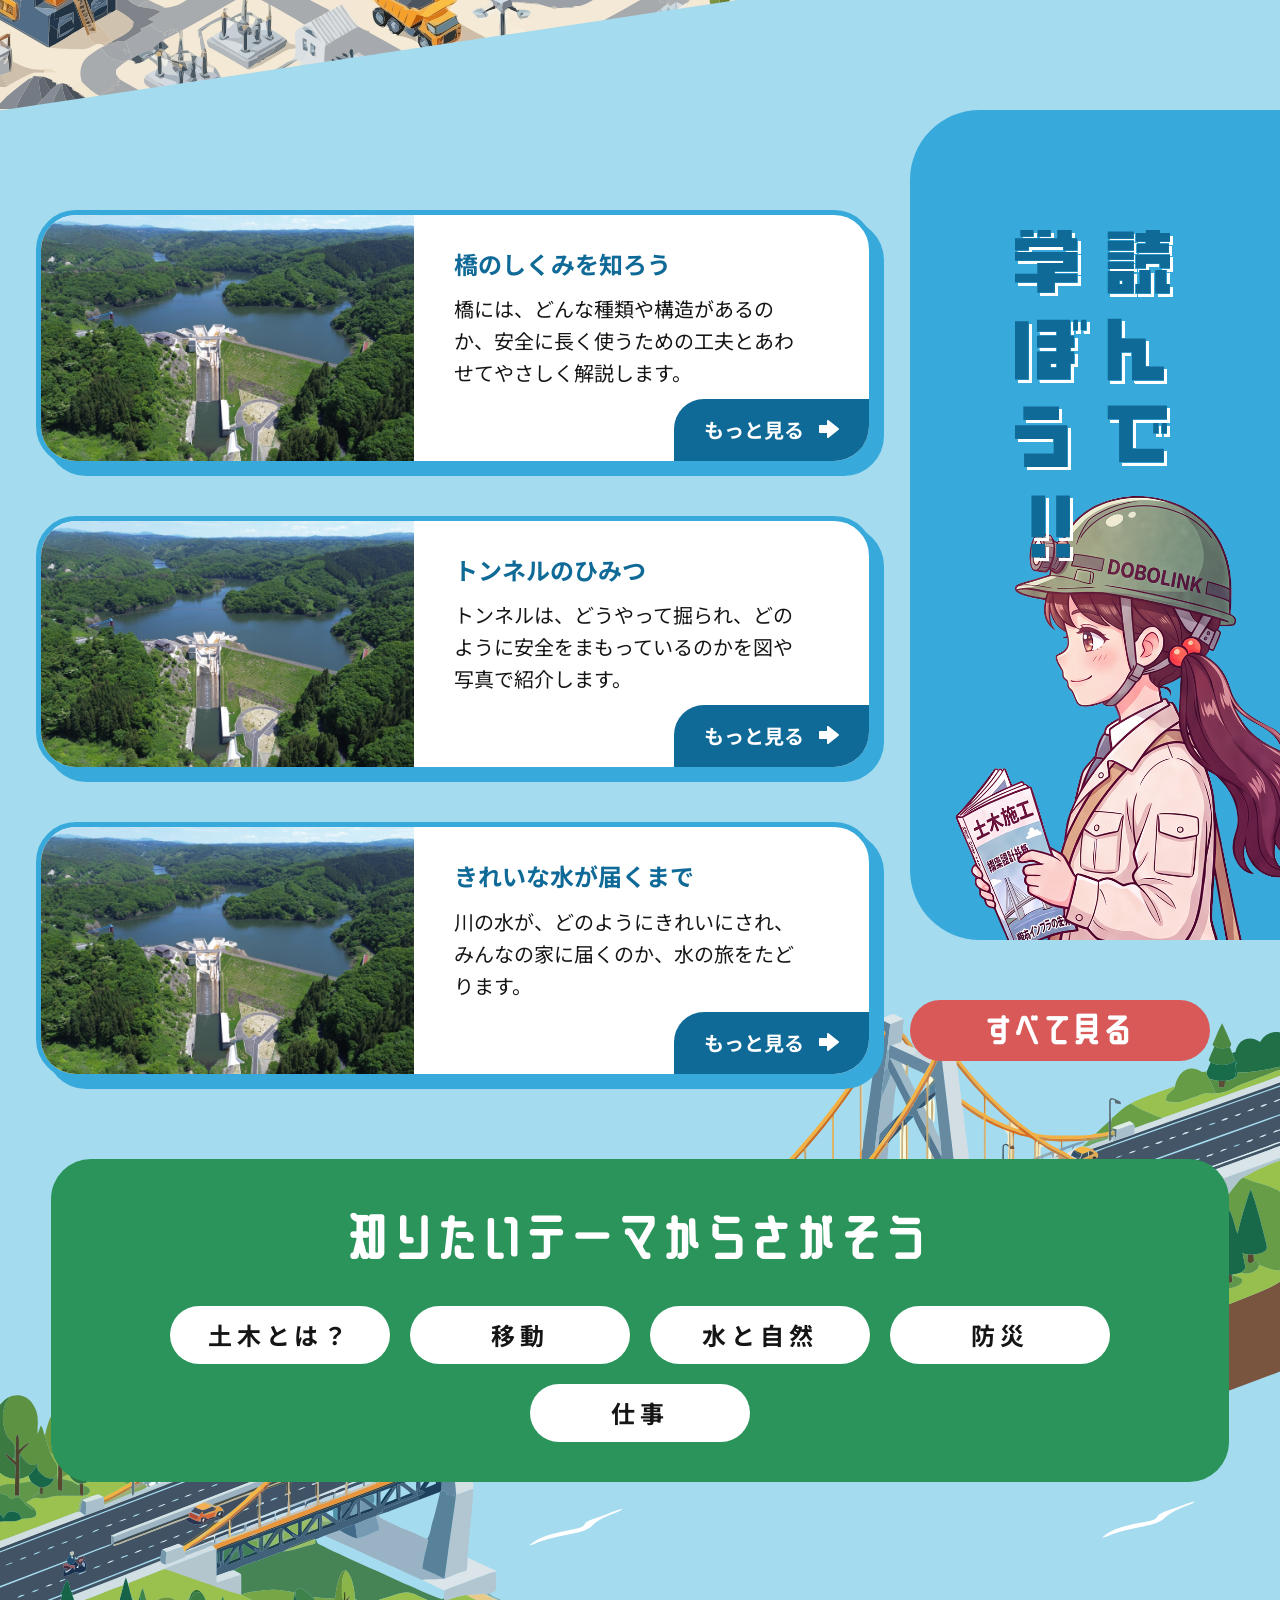
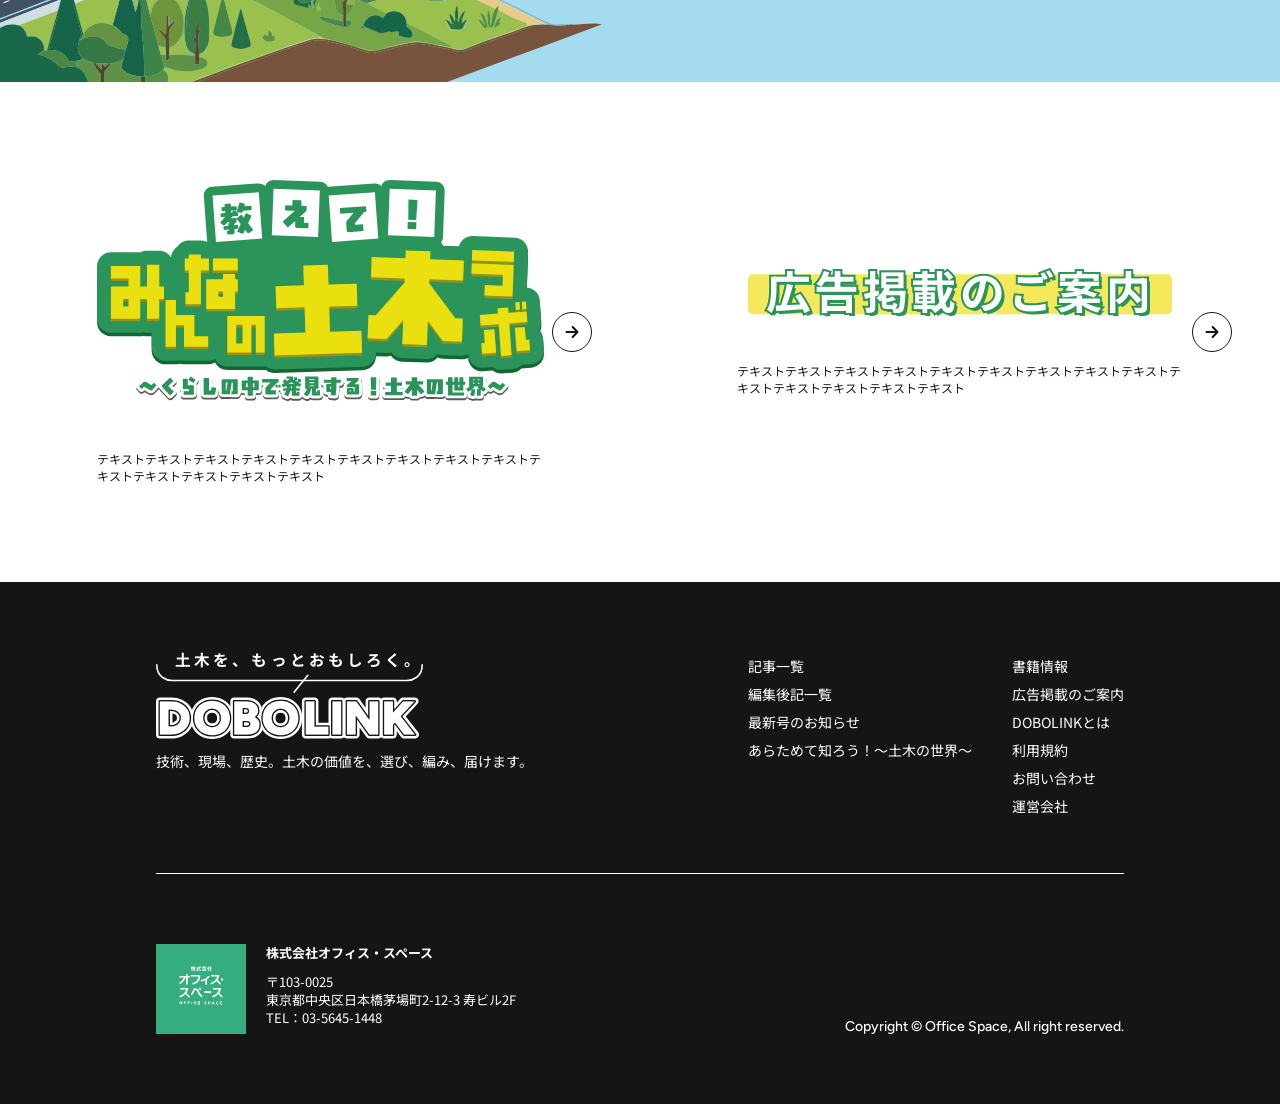
==== commit 9340246b: "ドボリンク" ====
--- a/dobokulab/index.html
+++ b/dobokulab/index.html
@@ -185,49 +185,121 @@
       </ul>
     </section>
     <section class="dobokulab-top-article">
-      <div class="dobokulab-top-article__header">
-        <h2 class="dobokulab-top-article__title">
-          <picture class="dobokulab-top-article__picture">
-            <source
-              srcset="../images/dobokulab_top_article_title_sp.svg"
-              media="(max-width: 767px)"
-            />
-            <img
-              src="../images/dobokulab_top_article_title_pc.svg"
-              alt="読んで学ぼう"
-              width="745"
-              height="auto"
-            />
-          </picture>
-        </h2>
-        <a href="" class="dobokulab-btn">すべて見る</a>
-      </div>
-      <ul class="dobokulab-top-article__list">
-        <li class="dobokulab-top-article__list-item">
-          <a href="" class="dobokulab-top-article__list-link">
-            <img
-              src="../images/hero.jpg"
-              alt=""
-              width="45%"
-              height="auto"
-              class="dobokulab-top-article__list-img"
-            />
-            <dl class="dobokulab-top-article__list-content">
-              <dt class="dobokulab-top-article__list-title">
-                橋のしくみを知ろう
-              </dt>
-              <dd class="dobokulab-top-article__list-dd">
-                <p class="dobokulab-top-article__list-text">
-                  橋には、どんな種類や構造があるのか、安全に長く使うための工夫とあわせてやさしく解説します。
-                </p>
-                <span class="dobokulab-top-article__list-morebtn">
-                  もっと見る
-                </span>
-              </dd>
-            </dl>
-          </a>
-        </li>
-      </ul>
+      <div class="dobokulab-top-article__container">
+        <div class="dobokulab-top-article__header">
+          <h2 class="dobokulab-top-article__title">
+            <picture class="dobokulab-top-article__picture">
+              <source
+                srcset="../images/dobokulab_top_article_title_sp.svg"
+                media="(max-width: 767px)"
+              />
+              <img
+                src="../images/dobokulab_top_article_title_pc.svg"
+                alt="読んで学ぼう"
+                width="745"
+                height="auto"
+              />
+            </picture>
+          </h2>
+          <a href="" class="dobokulab-btn">すべて見る</a>
+        </div>
+        <ul class="dobokulab-top-article__list">
+          <li class="dobokulab-top-article__list-item">
+            <a href="" class="dobokulab-top-article__list-link">
+              <img
+                src="../images/hero.jpg"
+                alt=""
+                width="45%"
+                height="auto"
+                class="dobokulab-top-article__list-img"
+              />
+              <dl class="dobokulab-top-article__list-content">
+                <dt class="dobokulab-top-article__list-title">
+                  橋のしくみを知ろう
+                </dt>
+                <dd class="dobokulab-top-article__list-dd">
+                  <p class="dobokulab-top-article__list-text">
+                    橋には、どんな種類や構造があるのか、安全に長く使うための工夫とあわせてやさしく解説します。
+                  </p>
+                  <span class="dobokulab-top-article__list-morebtn">
+                    もっと見る
+                  </span>
+                </dd>
+              </dl>
+            </a>
+          </li>
+          <li class="dobokulab-top-article__list-item">
+            <a href="" class="dobokulab-top-article__list-link">
+              <img
+                src="../images/hero.jpg"
+                alt=""
+                width="45%"
+                height="auto"
+                class="dobokulab-top-article__list-img"
+              />
+              <dl class="dobokulab-top-article__list-content">
+                <dt class="dobokulab-top-article__list-title">
+                  トンネルのひみつ
+                </dt>
+                <dd class="dobokulab-top-article__list-dd">
+                  <p class="dobokulab-top-article__list-text">
+                    トンネルは、どうやって掘られ、どのように安全をまもっているのかを図や写真で紹介します。
+                  </p>
+                  <span class="dobokulab-top-article__list-morebtn">
+                    もっと見る
+                  </span>
+                </dd>
+              </dl>
+            </a>
+          </li>
+          <li class="dobokulab-top-article__list-item">
+            <a href="" class="dobokulab-top-article__list-link">
+              <img
+                src="../images/hero.jpg"
+                alt=""
+                width="45%"
+                height="auto"
+                class="dobokulab-top-article__list-img"
+              />
+              <dl class="dobokulab-top-article__list-content">
+                <dt class="dobokulab-top-article__list-title">
+                  きれいな水が届くまで
+                </dt>
+                <dd class="dobokulab-top-article__list-dd">
+                  <p class="dobokulab-top-article__list-text">
+                    川の水が、どのようにきれいにされ、みんなの家に届くのか、水の旅をたどります。
+                  </p>
+                  <span class="dobokulab-top-article__list-morebtn">
+                    もっと見る
+                  </span>
+                </dd>
+              </dl>
+            </a>
+          </li>
+        </ul>
+      </div>
+      <div class="dobokulab-top-article__search">
+        <p class="dobokulab-top-article__search-title">
+          知りたいテーマからさがそう
+        </p>
+        <ul class="dobokulab-top-article__search-list">
+          <li class="dobokulab-top-article__search-item">
+            <a href="" class="dobokulab-top-article__search-link">土木とは？</a>
+          </li>
+          <li class="dobokulab-top-article__search-item">
+            <a href="" class="dobokulab-top-article__search-link">移動</a>
+          </li>
+          <li class="dobokulab-top-article__search-item">
+            <a href="" class="dobokulab-top-article__search-link">水と自然</a>
+          </li>
+          <li class="dobokulab-top-article__search-item">
+            <a href="" class="dobokulab-top-article__search-link">防災</a>
+          </li>
+          <li class="dobokulab-top-article__search-item">
+            <a href="" class="dobokulab-top-article__search-link">仕事</a>
+          </li>
+        </ul>
+      </div>
     </section>
     <div data-include="../include/footer.html"></div>
 
--- a/css/style.css
+++ b/css/style.css
@@ -1484,14 +1484,11 @@
 
 .dobokulab-top-article {
   background:
-    url(../images/dobokulab_top_article_bg.svg) no-repeat right bottom / 100%
-      auto,
+    url(../images/dobokulab_top_article_bg.svg) no-repeat right
+      clamp(0px, 100%, 100%) / 100% auto,
     #a5dbee;
-  display: flex;
-  flex-direction: row-reverse;
-  align-items: flex-start;
-  position: relative;
-  padding-bottom: 500px;
+  position: relative;
+  padding-bottom: 200px;
 }
 
 .dobokulab-top-article::before {
@@ -1506,6 +1503,12 @@
   left: 0;
 }
 
+.dobokulab-top-article__container {
+  display: flex;
+  flex-direction: row-reverse;
+  align-items: flex-start;
+}
+
 .dobokulab-top-article__header {
   display: flex;
   flex-direction: column;
@@ -1550,6 +1553,7 @@
 
 .dobokulab-top-article__list-link {
   display: flex;
+  position: relative;
   border: 5px solid #37aadb;
   border-radius: 40px;
   box-shadow: 10px 10px 0px #37aadb;
@@ -1562,6 +1566,8 @@
 }
 
 .dobokulab-top-article__list-content {
+  width: 55%;
+  margin-left: 45%;
   padding-left: 40px;
   padding-top: 30px;
   display: flex;
@@ -1591,6 +1597,11 @@
 }
 
 .dobokulab-top-article__list-img {
+  position: absolute;
+  top: 0;
+  left: 0;
+  width: 45%;
+  height: 100%;
   object-fit: cover;
 }
 
@@ -1608,6 +1619,50 @@
 .dobokulab-top-article__list-morebtn::after {
   content: url(../images/arrow_white_dobokulab.svg);
   margin-left: 10px;
+}
+
+.dobokulab-top-article__search {
+  background-color: var(--green);
+  border-radius: 40px;
+  padding: 40px;
+  max-width: 1400px;
+  width: 92%;
+  margin: 80px auto 0;
+}
+
+.dobokulab-top-article__search-title {
+  font-family: var(--lubrifont);
+  font-size: 48px;
+  font-weight: 700;
+  line-height: 1.6;
+  text-align: center;
+  margin-bottom: 40px;
+  color: #fff;
+  letter-spacing: 0.2em;
+  margin-bottom: 30px;
+}
+
+.dobokulab-top-article__search-list {
+  display: flex;
+  flex-wrap: wrap;
+  gap: 20px;
+  justify-content: center;
+}
+
+.dobokulab-top-article__search-item {
+  width: 220px;
+}
+.dobokulab-top-article__search-link {
+  display: block;
+  min-width: 220px;
+  background-color: #fff;
+  border-radius: 40px;
+  font-size: 24px;
+  font-weight: 700;
+  line-height: 1.6;
+  text-align: center;
+  letter-spacing: 0.2em;
+  padding: 10px 20px;
 }
 
 @media (min-width: 3000px) {
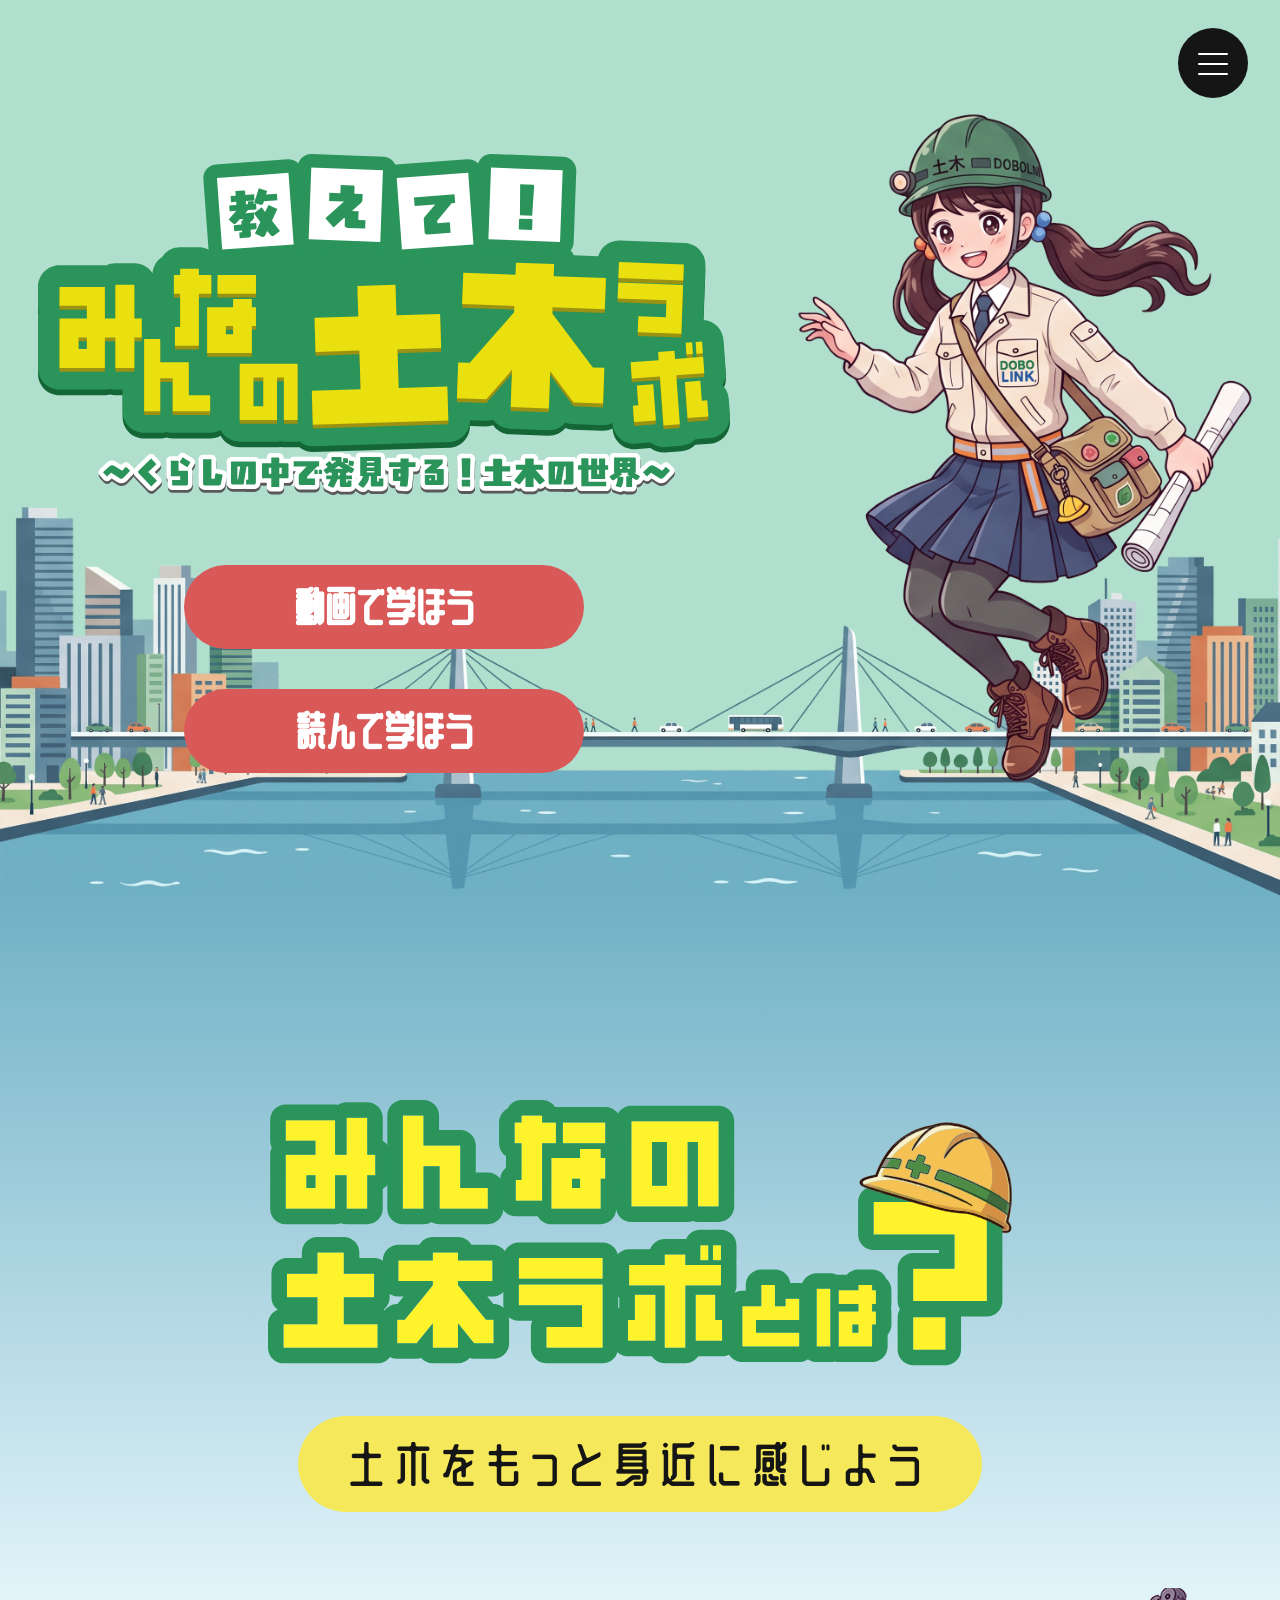
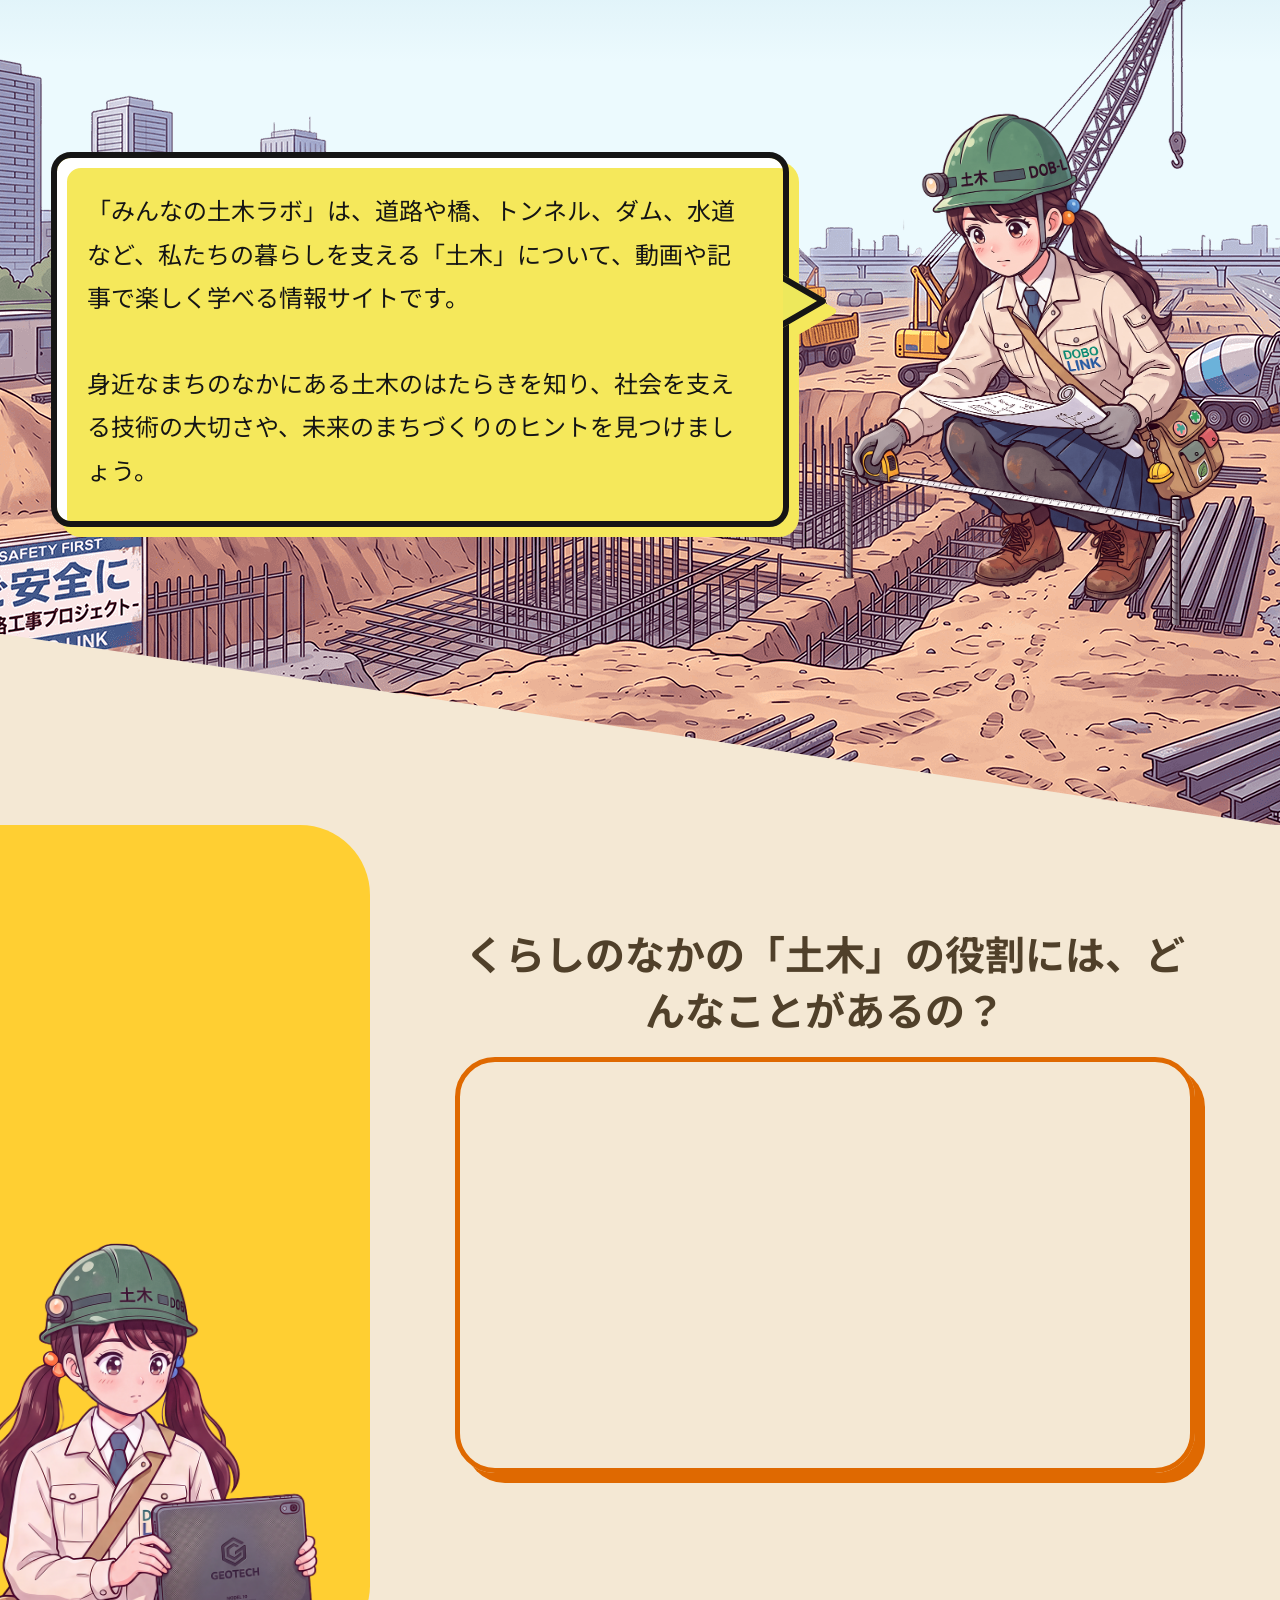
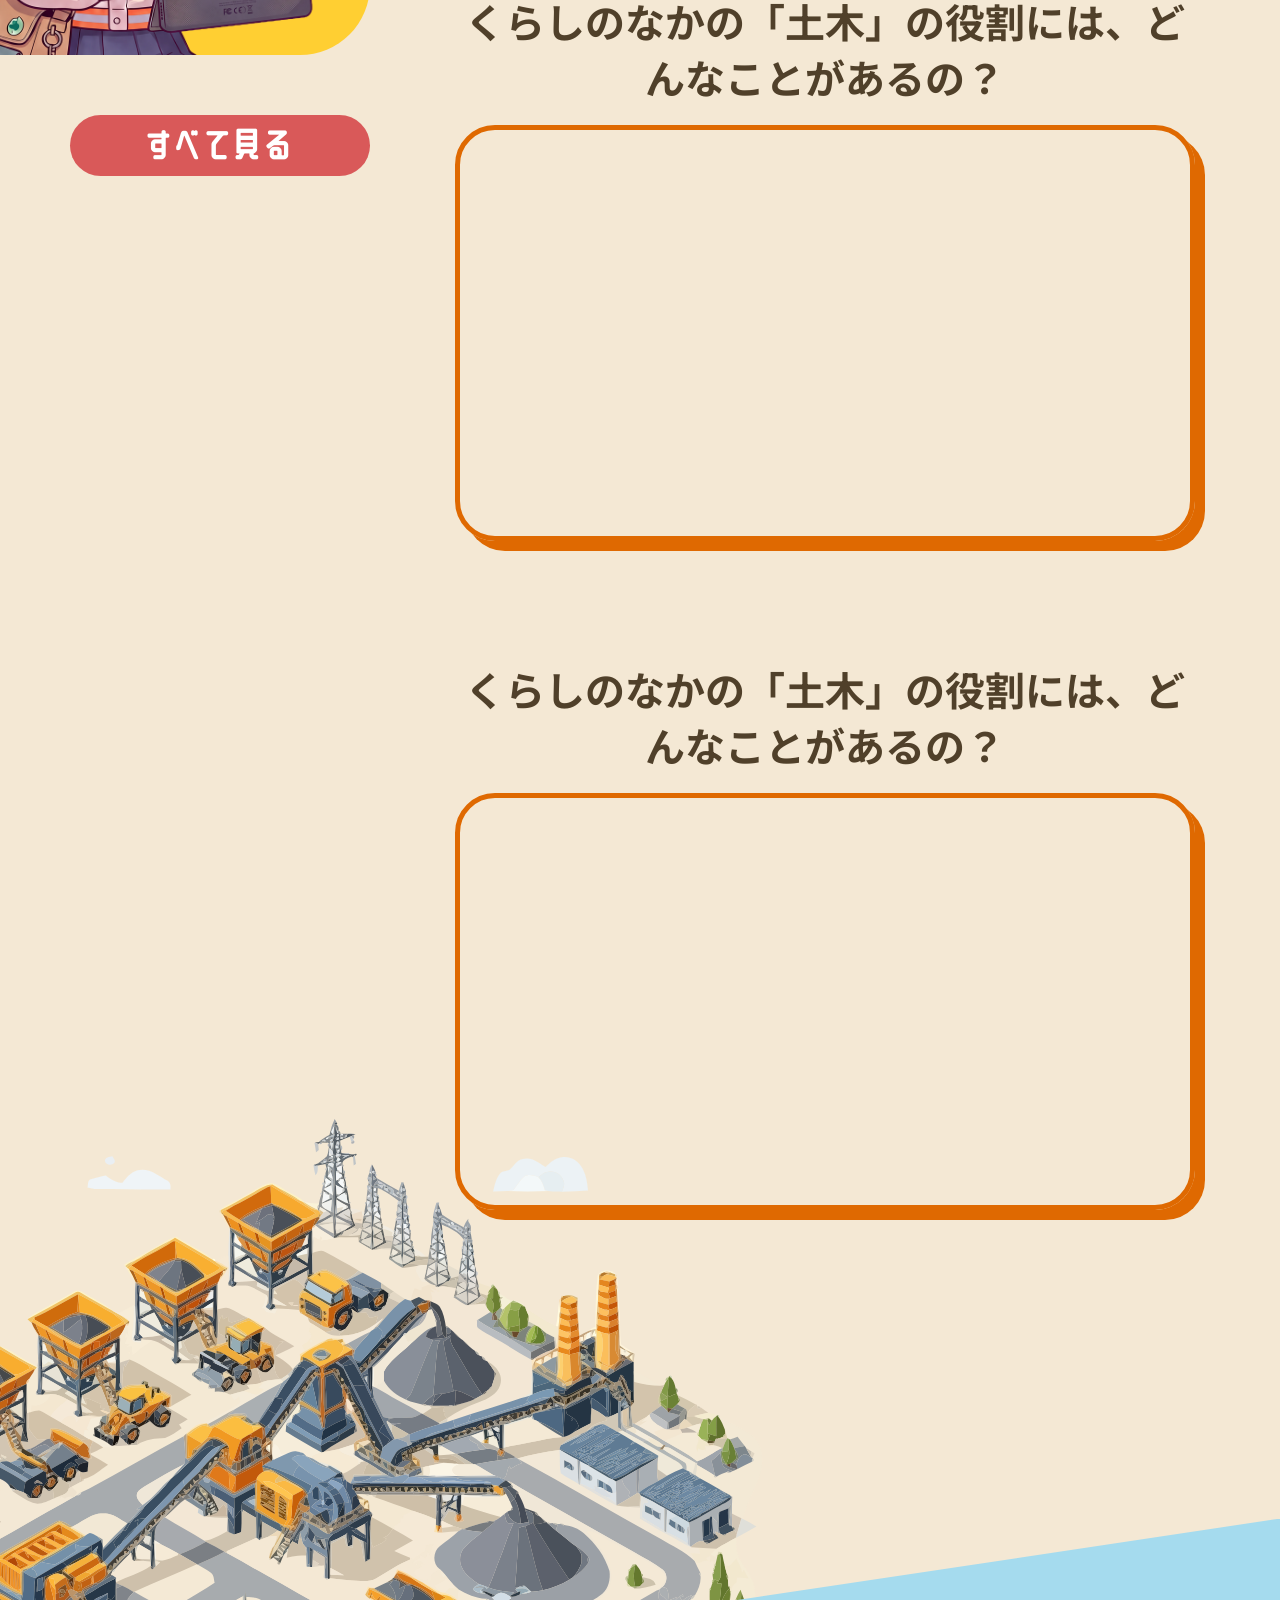
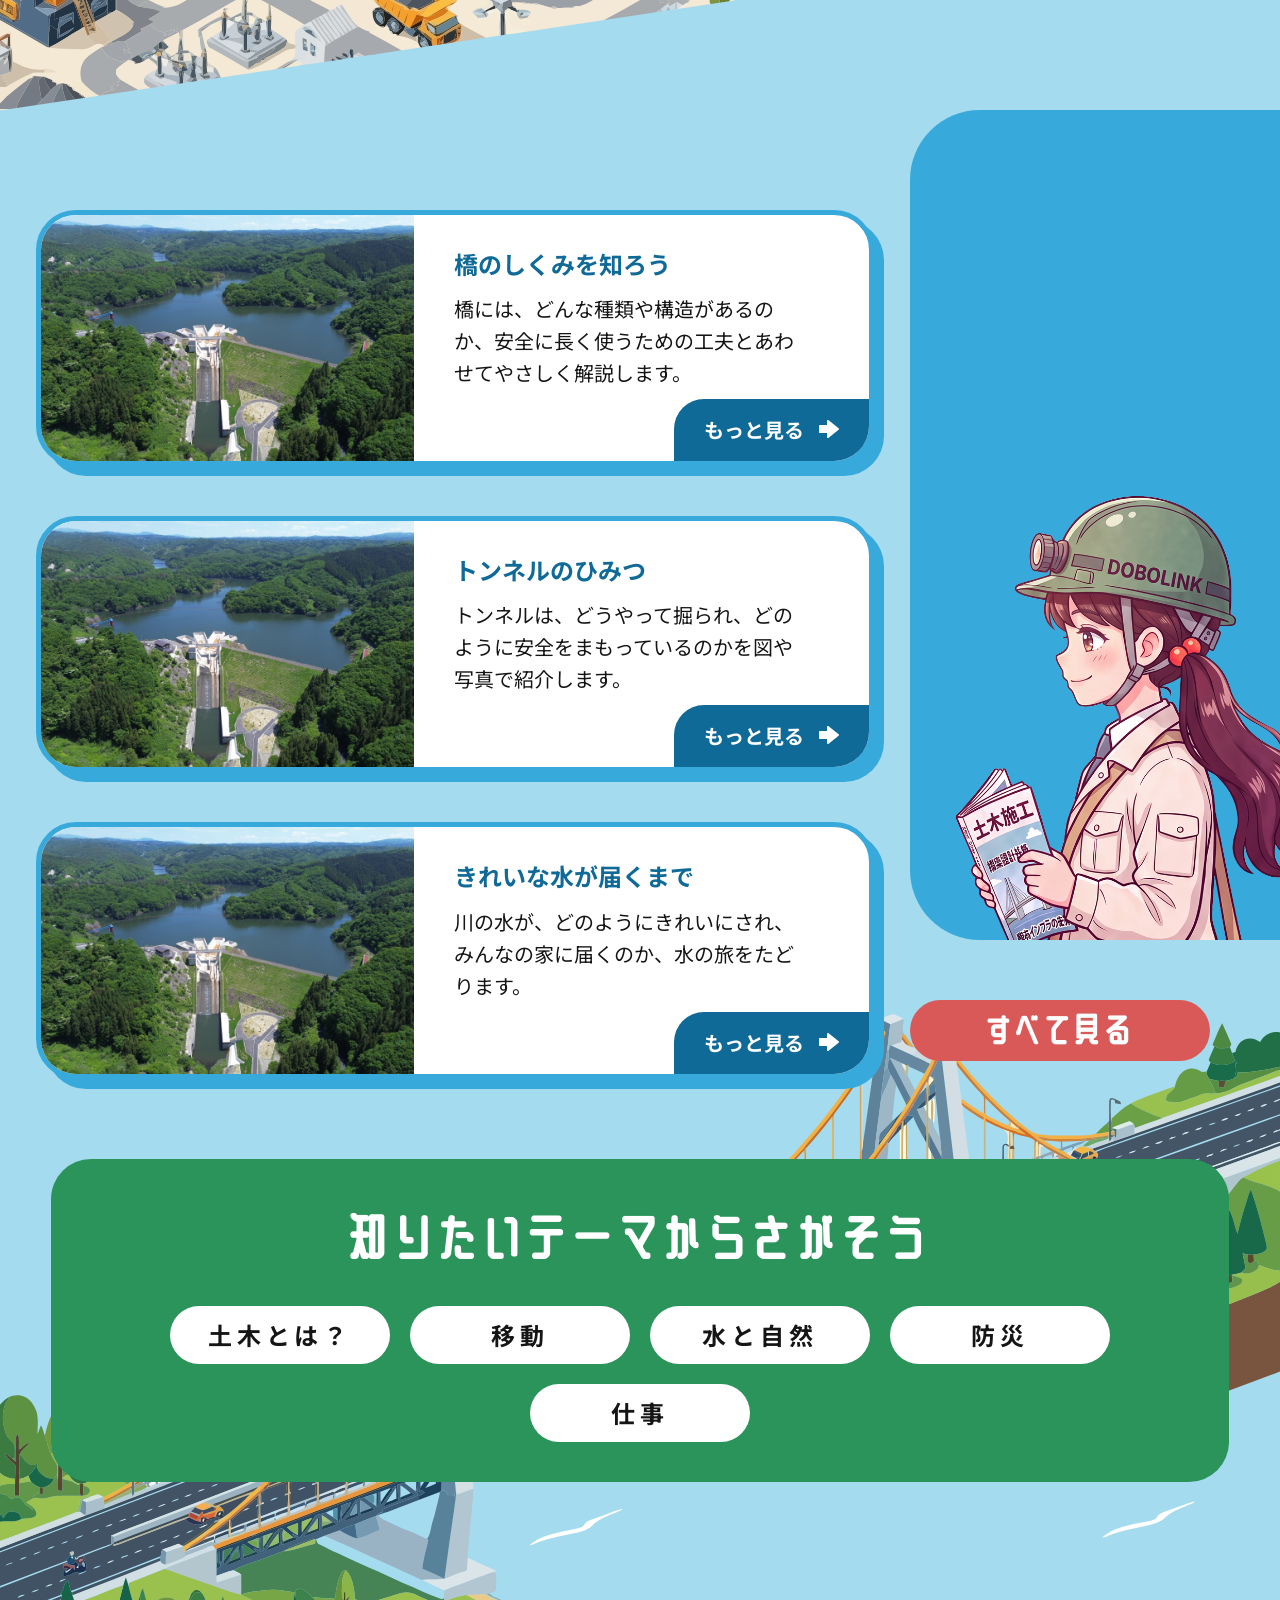
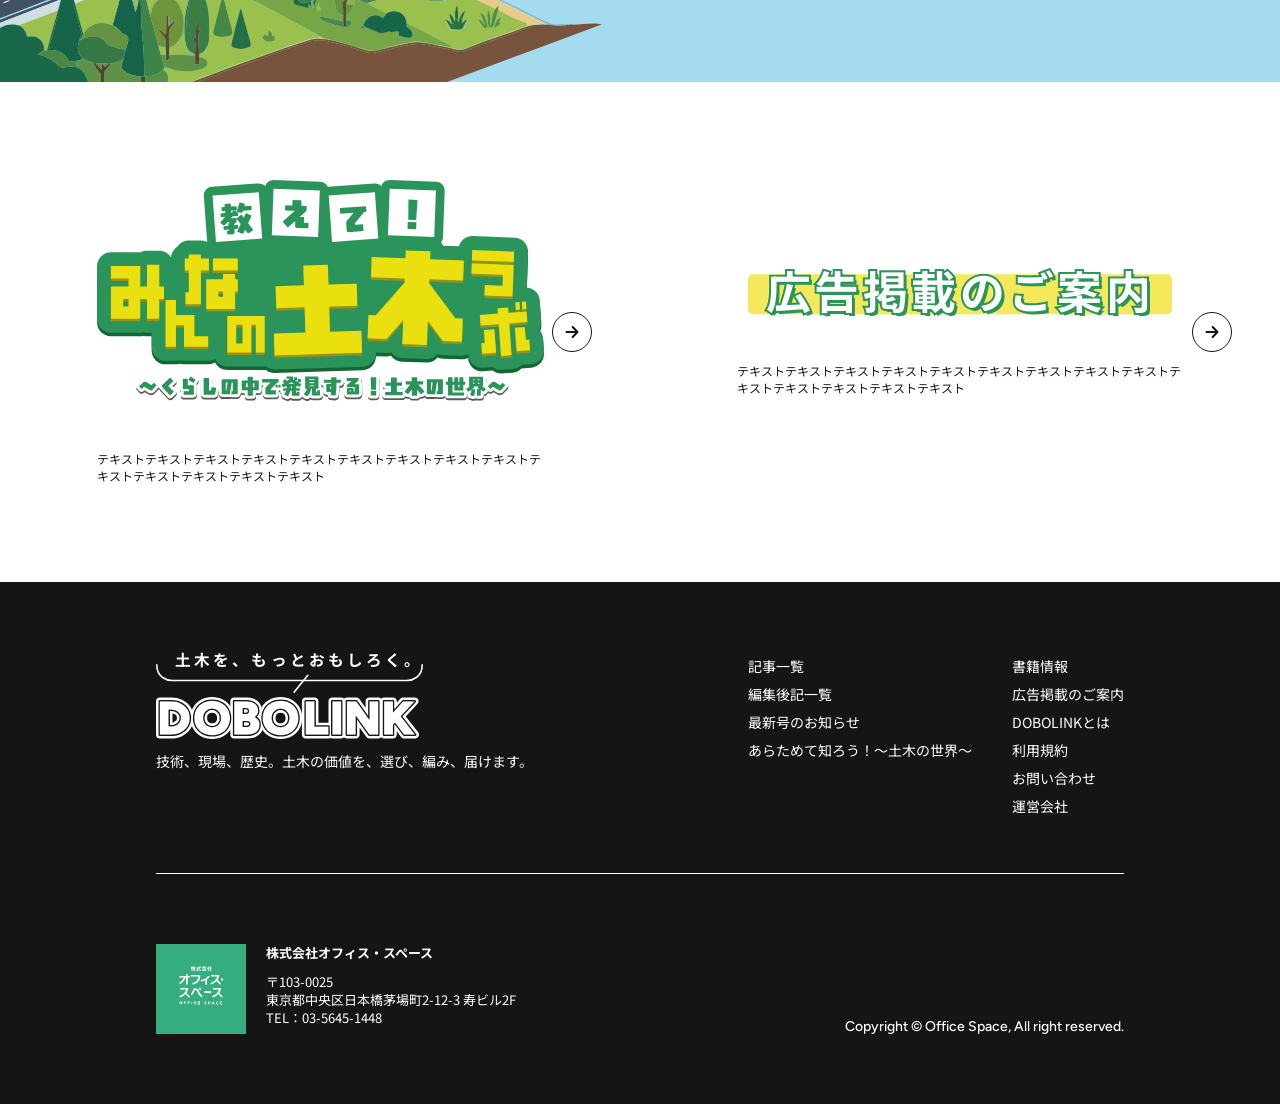
==== commit 42db2b9c: "土木ラボレスポンシブ" ====
--- a/dobokulab/index.html
+++ b/dobokulab/index.html
@@ -11,7 +11,7 @@
     <link rel="preconnect" href="https://fonts.googleapis.com" />
     <link rel="preconnect" href="https://fonts.gstatic.com" crossorigin />
     <link
-      href="https://fonts.googleapis.com/css2?family=Figtree:wght@500;700&family=Noto+Sans+JP:wght@400;500;700&family=Zen+Maru+Gothic:wght@900&family=WDXL+Lubrifont+JP+N&display=swap"
+      href="https://fonts.googleapis.com/css2?family=Figtree:wght@500;700&family=Noto+Sans+JP:wght@400;500;700;900&family=Zen+Maru+Gothic:wght@900&family=WDXL+Lubrifont+JP+N&display=swap"
       rel="stylesheet"
     />
     <link rel="stylesheet" href="../css/style.css" />
@@ -72,7 +72,9 @@
           height="auto"
         />
       </h2>
-      <p class="dobokulab-top-about__disc">土木をもっと身近に感じよう</p>
+      <p class="dobokulab-top-about__disc">
+        土木をもっと<br />身近に感じよう
+      </p>
       <div class="dobokulab-top-about__content">
         <p class="dobokulab-top-about__txt">
           「みんなの土木ラボ」は、道路や橋、トンネル、ダム、水道など、私たちの暮らしを支える「土木」について、動画や記事で楽しく学べる情報サイトです。<br />
@@ -104,7 +106,10 @@
             />
           </picture>
         </h2>
-        <a href="" class="dobokulab-btn">すべて見る</a>
+        <a href="" class="dobokulab-btn">
+          <span class="dobokulab-btn__label">すべて見る</span>
+          <span class="dobokulab-btn__label dobokulab-btn__label--sp">もっと見る</span>
+        </a>
       </div>
       <ul class="dobokulab-top-movie__list">
         <li class="dobokulab-top-movie__list-item">
@@ -201,7 +206,10 @@
               />
             </picture>
           </h2>
-          <a href="" class="dobokulab-btn">すべて見る</a>
+          <a href="" class="dobokulab-btn">
+            <span class="dobokulab-btn__label">すべて見る</span>
+            <span class="dobokulab-btn__label dobokulab-btn__label--sp">もっと見る</span>
+          </a>
         </div>
         <ul class="dobokulab-top-article__list">
           <li class="dobokulab-top-article__list-item">
--- a/css/style.css
+++ b/css/style.css
@@ -1441,6 +1441,11 @@
   transition: background-color 0.3s ease;
 }
 
+.dobokulab-top-about__disc br,
+.dobokulab-btn__label--sp {
+  display: none;
+}
+
 .dobokulab-btn:hover {
   background-color: var(--deepred);
 }
@@ -1675,6 +1680,339 @@
         rgba(236, 250, 254, 1) 50%,
         rgba(112, 177, 198, 1) 100%
       );
+  }
+}
+
+@media (max-width: 767px) {
+  .dobokulab-main {
+    height: auto;
+    min-height: 0;
+    display: flex;
+    flex-direction: column;
+    align-items: center;
+    padding: 108px 16px 48px;
+    background:
+      url(../images/dobokulab_main_bg.png) no-repeat center bottom / cover,
+      #b0e0cd;
+  }
+
+  .dobokulab-main__title {
+    order: 1;
+    width: min(323px, 86%);
+    max-width: none;
+  }
+
+  .dobokulab-main__title-image {
+    width: 100%;
+  }
+
+  .dobokulab-main__image {
+    order: 2;
+    width: min(268px, 72%);
+    max-width: none;
+    margin-top: 12px;
+  }
+
+  .dobokulab-main__list {
+    order: 3;
+    flex-direction: column;
+    align-items: center;
+    gap: 20px;
+    margin-top: 12px;
+    width: 100%;
+  }
+
+  .dobokulab-main__list-link {
+    width: min(300px, 100%);
+    min-width: 0;
+    height: 60px;
+    padding: 10px;
+    font-size: 32px;
+    line-height: 1;
+  }
+
+  .dobokulab-top-about {
+    padding: 72px 0 150px;
+  }
+
+  .dobokulab-top-about__title {
+    width: min(353px, calc(100% - 28px));
+    margin-bottom: 28px;
+  }
+
+  .dobokulab-top-about__title img {
+    width: 100%;
+  }
+
+  .dobokulab-top-about__disc {
+    width: min(372px, calc(100% - 30px));
+    max-width: none;
+    margin: 0 auto;
+    padding: 10px 30px;
+    font-size: 32px;
+    line-height: 1.2;
+    letter-spacing: 0.2em;
+  }
+
+  .dobokulab-top-about__disc br {
+    display: block;
+  }
+
+  .dobokulab-top-about__content {
+    display: block;
+    width: min(402px, 100%);
+    margin: 36px auto 0;
+    padding: 0 0 16px 15px;
+    min-height: 360px;
+  }
+
+  .dobokulab-top-about__txt {
+    position: relative;
+    z-index: 1;
+    width: min(236px, 60%);
+    max-width: none;
+    margin-top: 0;
+    padding: 18px 16px 22px;
+    font-size: 15px;
+    line-height: 1.6;
+    border-width: 4px;
+    border-radius: 12px;
+    box-shadow:
+      inset 6px 6px 0 #fff,
+      6px 6px 0 var(--yellow);
+  }
+
+  .dobokulab-top-about__txt::after {
+    right: -24px;
+    bottom: 28%;
+    scale: 0.65;
+    transform-origin: left center;
+    z-index: 2;
+  }
+
+  .dobokulab-top-about__img {
+    position: absolute;
+    right: 0;
+    bottom: 8px;
+    width: min(158px, 40vw);
+    z-index: 2;
+  }
+
+  .dobokulab-top-movie {
+    flex-direction: column;
+    align-items: stretch;
+    padding: 64px 0 120px;
+    background:
+      url(../images/dobokulab_top_movie_bg.svg) no-repeat left bottom / 130%
+        auto,
+      #f4e8d4;
+  }
+
+  .dobokulab-top-movie::before {
+    height: 72px;
+    top: -71px;
+  }
+
+  .dobokulab-top-movie__header,
+  .dobokulab-top-article__header {
+    display: contents;
+  }
+
+  .dobokulab-top-movie__title {
+    order: 1;
+    align-self: flex-start;
+    position: relative;
+    width: calc(100% - 15px);
+    height: 122px;
+    margin: 0;
+    padding: 0 16px 0 calc(min(125px, 32vw) + 12px);
+    border-radius: 0 20px 20px 0;
+    background: #ffcf32;
+    align-items: center;
+    justify-content: flex-start;
+    overflow: visible;
+    z-index: 1;
+  }
+
+  .dobokulab-top-movie__title::before {
+    content: "";
+    position: absolute;
+    left: 0;
+    bottom: 0;
+    width: min(125px, 32vw);
+    height: 163px;
+    background: url(../images/dobokulab_top_movie_img.png) no-repeat center
+      bottom / contain;
+    pointer-events: none;
+  }
+
+  .dobokulab-top-movie__picture,
+  .dobokulab-top-article__picture {
+    width: min(162px, 44vw);
+    position: relative;
+    z-index: 1;
+  }
+
+  .dobokulab-top-movie__picture img,
+  .dobokulab-top-article__picture img {
+    width: 100%;
+    height: auto;
+  }
+
+  .dobokulab-top-movie__list {
+    order: 2;
+    width: 100%;
+    padding: 36px 15px 0;
+    gap: 50px;
+    align-items: stretch;
+  }
+
+  .dobokulab-top-movie__list-item {
+    width: 100%;
+    max-width: none;
+  }
+
+  .dobokulab-top-movie__list-text {
+    font-size: 20px;
+    font-weight: 900;
+    line-height: 1.4;
+    text-align: left;
+    margin-bottom: 20px;
+  }
+
+  .dobokulab-top-movie__list-youtube {
+    border-width: 4px;
+    border-radius: 20px;
+    box-shadow: 5px 5px 0 var(--orange);
+  }
+
+  .dobokulab-top-movie .dobokulab-btn,
+  .dobokulab-top-article .dobokulab-btn {
+    order: 3;
+    align-self: center;
+    width: 200px;
+    min-width: 0;
+    height: 44px;
+    margin-top: 56px;
+    padding: 10px;
+    font-size: 24px;
+    line-height: 1;
+    letter-spacing: 0.06em;
+  }
+
+  .dobokulab-btn__label:not(.dobokulab-btn__label--sp) {
+    display: none;
+  }
+
+  .dobokulab-btn__label--sp {
+    display: inline;
+  }
+
+  .dobokulab-top-article {
+    padding: 64px 0 140px;
+    background:
+      url(../images/dobokulab_top_article_bg.svg) no-repeat center bottom /
+        140% auto,
+      #a5dbee;
+  }
+
+  .dobokulab-top-article::before {
+    height: 72px;
+    top: -71px;
+  }
+
+  .dobokulab-top-article__container {
+    flex-direction: column;
+    align-items: stretch;
+  }
+
+  .dobokulab-top-article__title {
+    order: 1;
+    align-self: flex-end;
+    position: relative;
+    width: calc(100% - 15px);
+    height: 122px;
+    margin: 0;
+    padding: 0 calc(min(117px, 30vw) + 12px) 0 16px;
+    border-radius: 20px 0 0 20px;
+    background: #37aadb;
+    align-items: center;
+    justify-content: flex-end;
+    overflow: visible;
+    z-index: 1;
+  }
+
+  .dobokulab-top-article__title::before {
+    content: "";
+    position: absolute;
+    right: 0;
+    bottom: 0;
+    width: min(117px, 30vw);
+    height: 159px;
+    background: url(../images/dobokulab_top_article_img.png) no-repeat center
+      bottom / contain;
+    pointer-events: none;
+  }
+
+  .dobokulab-top-article__list {
+    order: 2;
+    width: 100%;
+    padding: 40px 20px 0;
+    gap: 50px;
+    align-items: stretch;
+    box-sizing: border-box;
+  }
+
+  .dobokulab-top-article__list-item {
+    width: 100%;
+    max-width: none;
+  }
+
+  .dobokulab-top-article__list-link {
+    flex-direction: column;
+    border-width: 4px;
+    border-radius: 20px;
+    box-shadow: 10px 10px 0 #37aadb;
+  }
+
+  .dobokulab-top-article__list-link:hover {
+    transform: none;
+  }
+
+  .dobokulab-top-article__list-img {
+    position: static;
+    width: 100%;
+    height: auto;
+    aspect-ratio: 373 / 192;
+  }
+
+  .dobokulab-top-article__list-content {
+    width: 100%;
+    margin-left: 0;
+    padding: 10px 20px 24px;
+  }
+
+  .dobokulab-top-article__list-title {
+    padding-right: 0;
+    margin-bottom: 10px;
+    font-size: 24px;
+    font-weight: 900;
+    line-height: 1.6;
+    color: #3168a7;
+  }
+
+  .dobokulab-top-article__list-text {
+    padding-right: 0;
+    font-size: 20px;
+    line-height: 1.6;
+  }
+
+  .dobokulab-top-article__list-morebtn {
+    display: none;
+  }
+
+  .dobokulab-top-article__search {
+    display: none;
   }
 }
 
